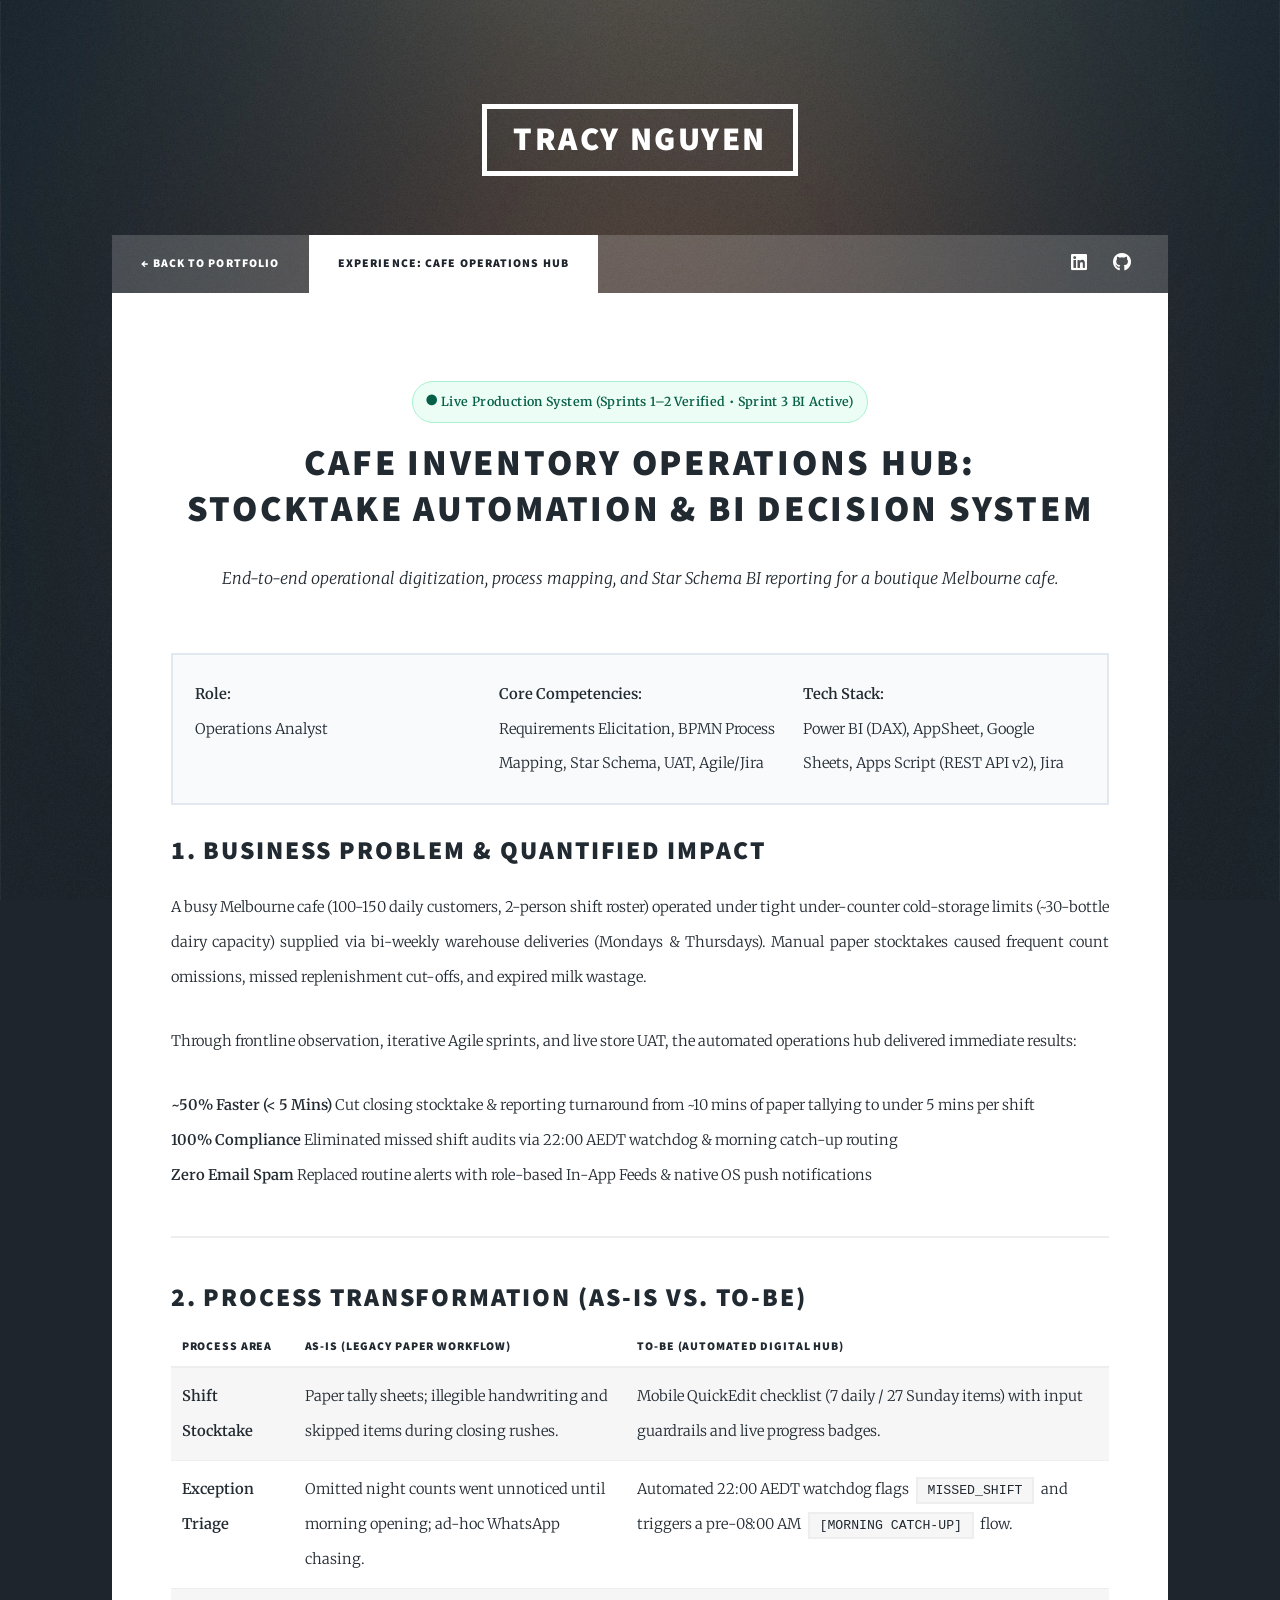
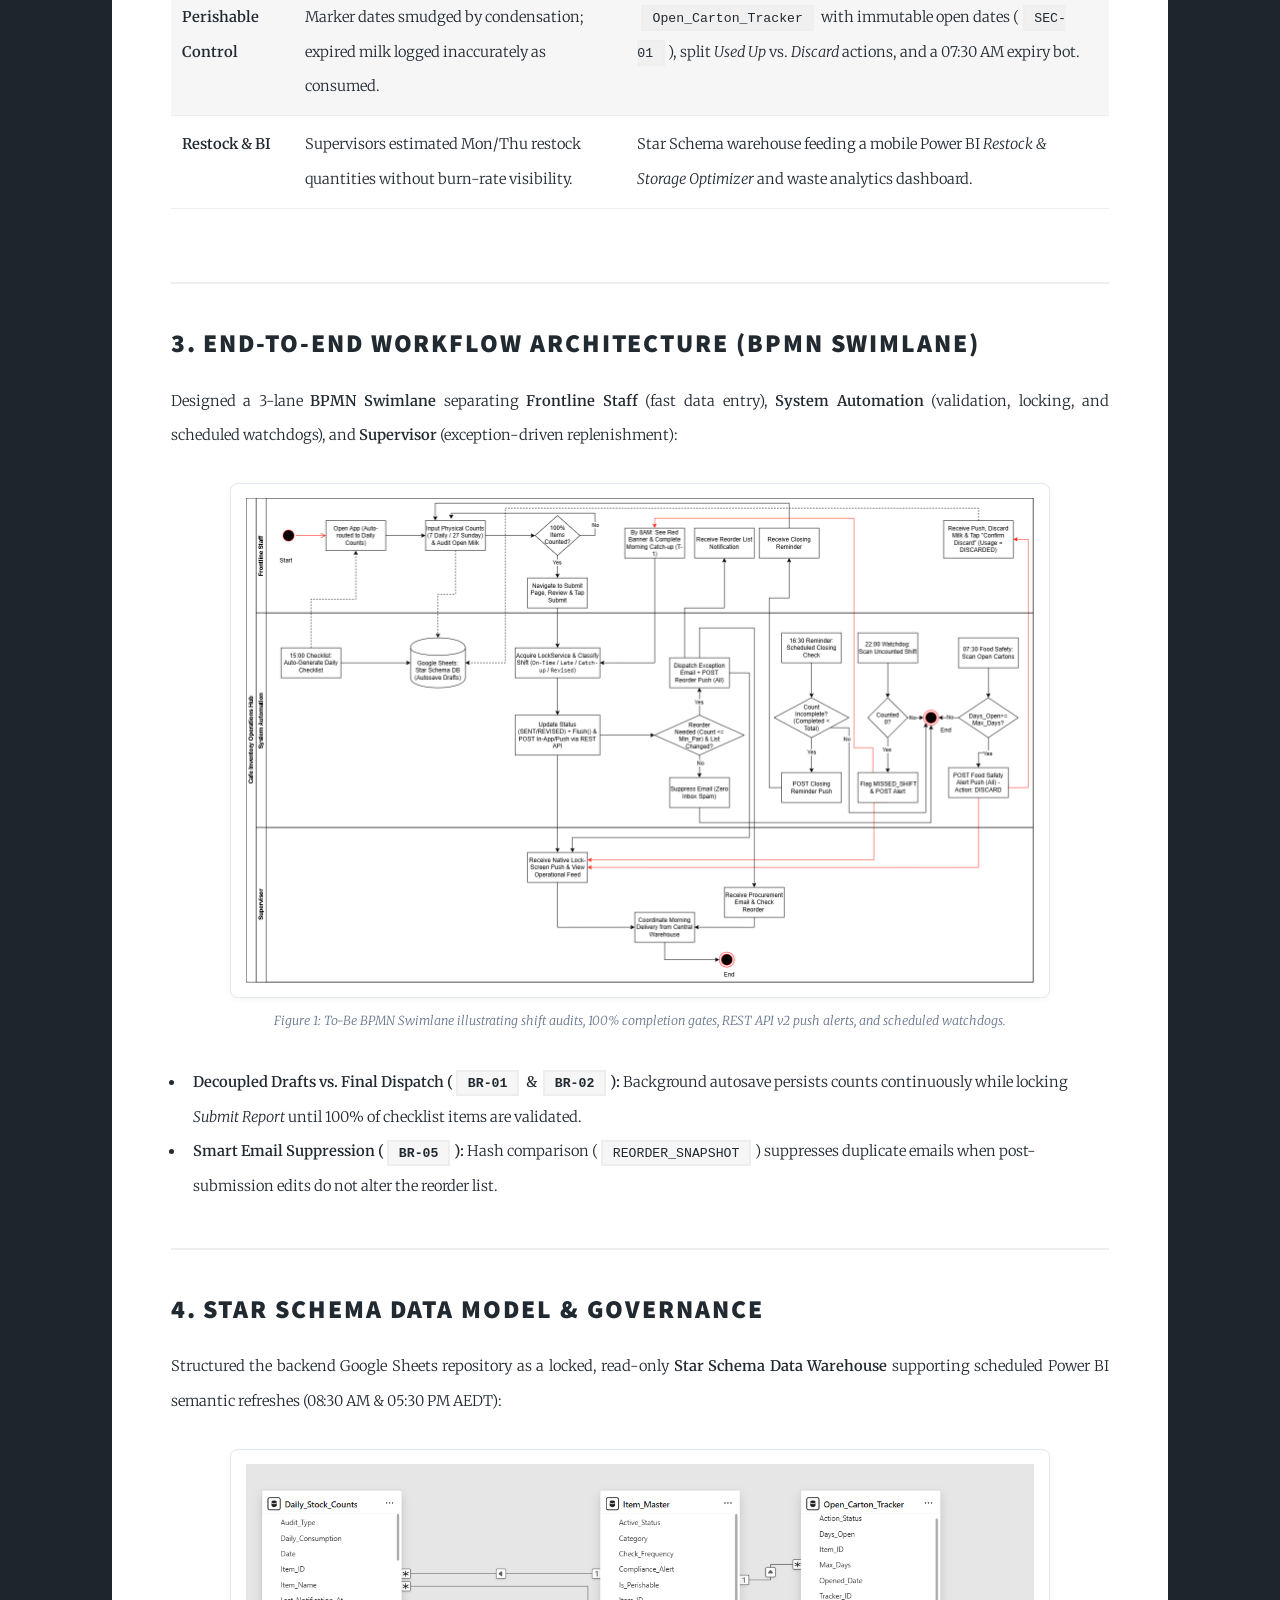
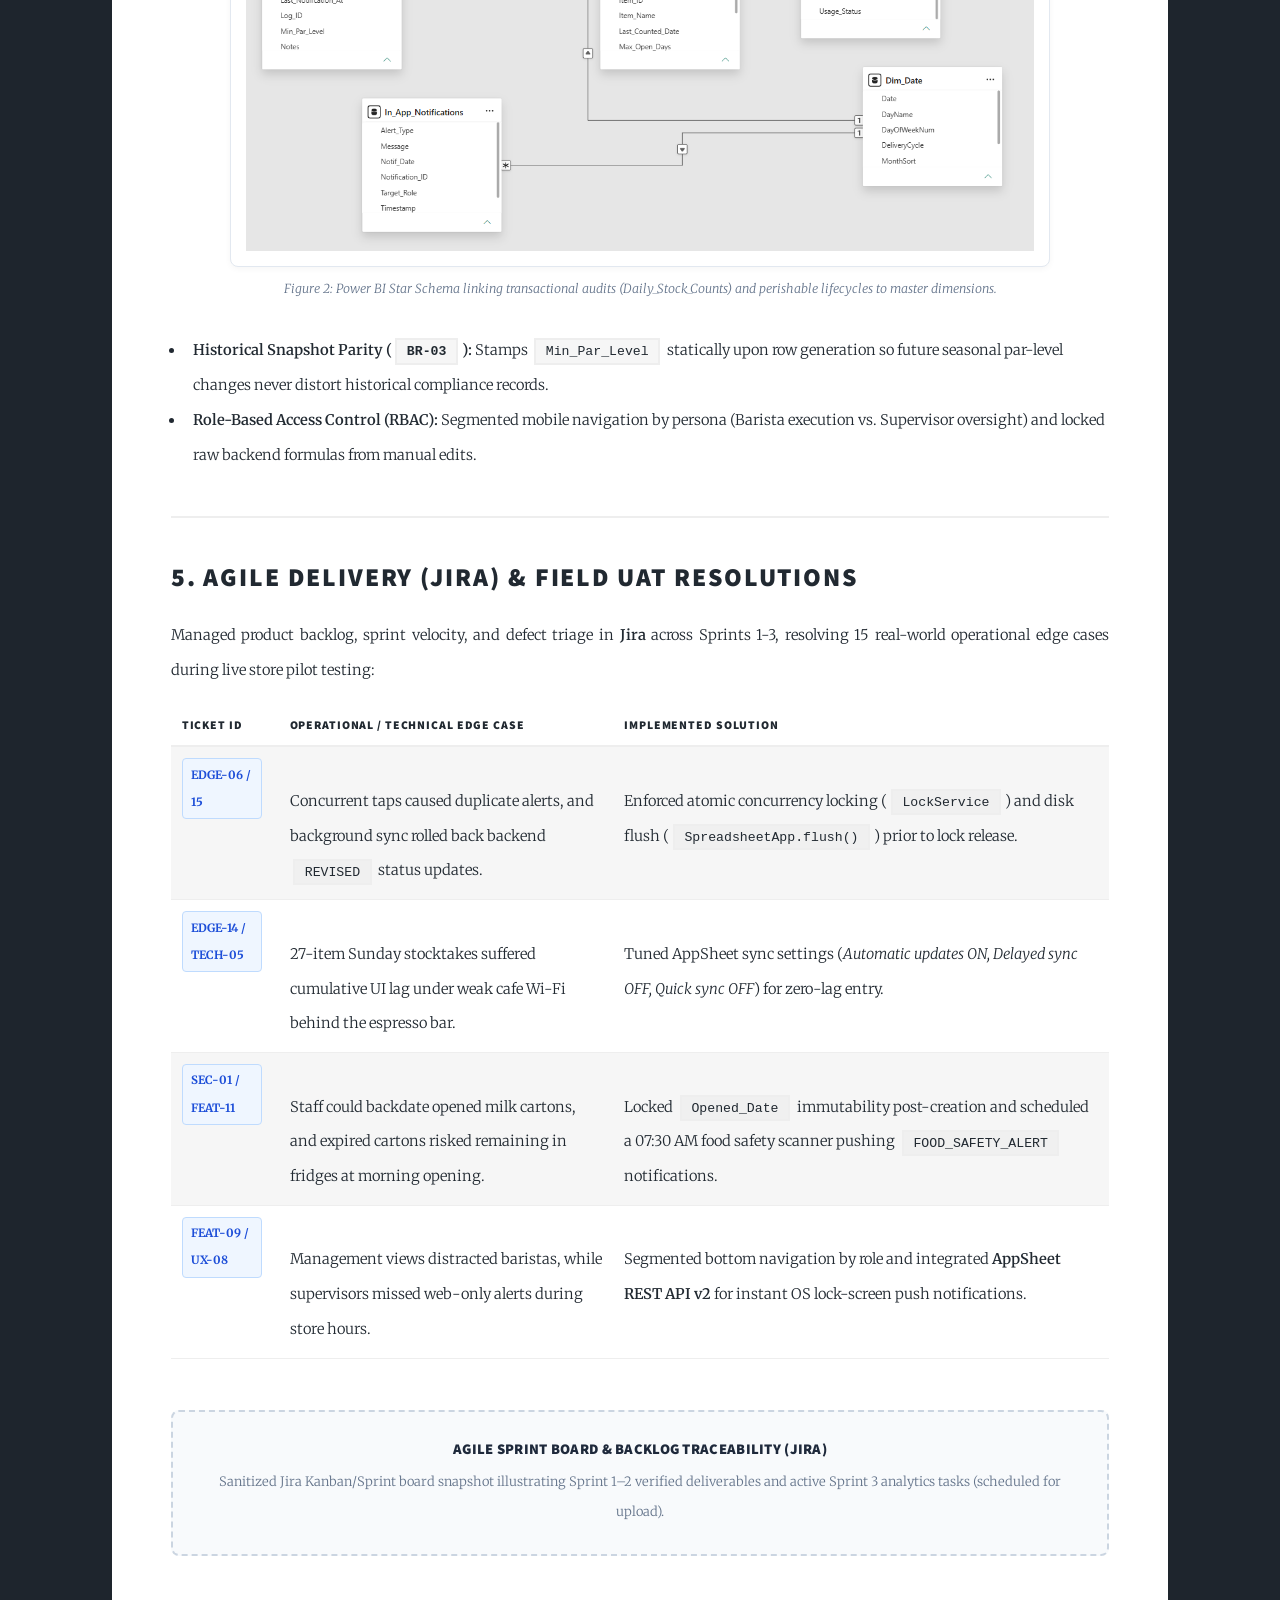
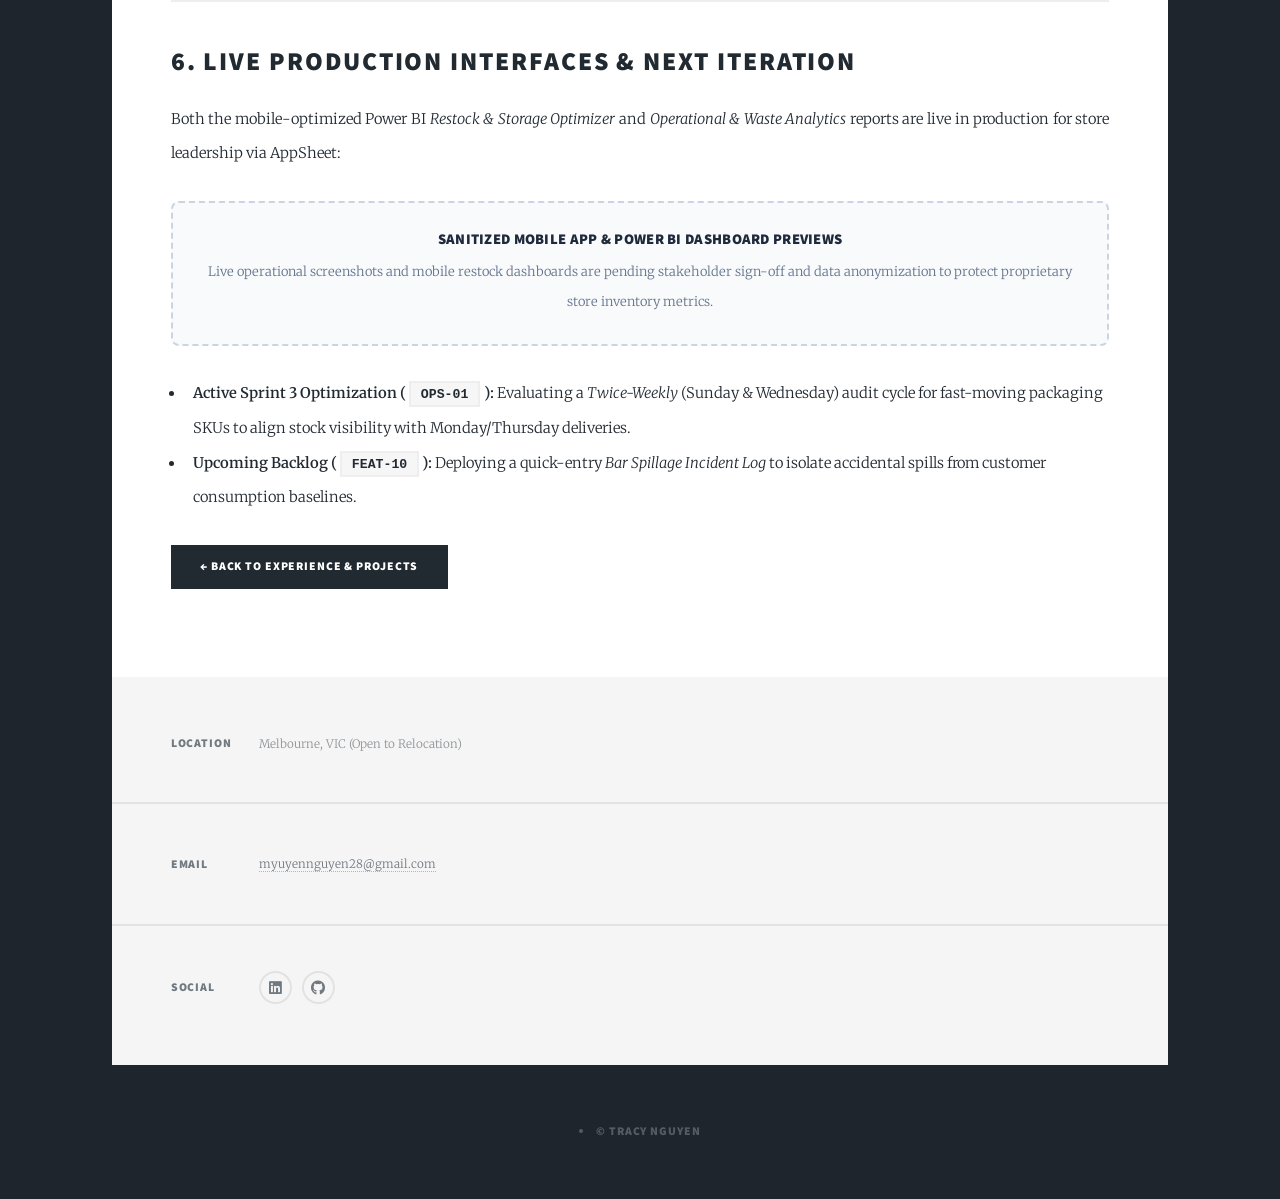
==== project-cafe-inventory.html @ dd6e82bd "Add Cafe Inventory Operations Hub applied experience & case study" ====
<!DOCTYPE HTML>

<html>
    <head>
        <title>Experience: Cafe Inventory Operations Hub | Tracy Nguyen</title>
        <meta charset="utf-8" />
        <meta name="viewport" content="width=device-width, initial-scale=1, user-scalable=no" />
        <link rel="stylesheet" href="assets/css/main.css" />
        <noscript><link rel="stylesheet" href="assets/css/noscript.css" /></noscript>

        <style>
            .status-pill {
                display: inline-block;
                background: #ecfdf5;
                color: #065f46;
                border: 1px solid #a7f3d0;
                padding: 0.35rem 0.9rem;
                border-radius: 999px;
                font-size: 0.85rem;
                font-weight: 600;
                letter-spacing: 0.03em;
                margin-bottom: 1.2rem;
            }
            .diagram-box {
                max-width: 820px;
                margin: 2rem auto 1.5rem auto;
                text-align: center;
                background: #ffffff;
                padding: 1rem;
                border: 1px solid #e2e8f0;
                border-radius: 8px;
                box-shadow: 0 2px 6px rgba(0, 0, 0, 0.04);
            }
            .diagram-box img {
                max-width: 100%;
                height: auto;
                display: block;
                margin: 0 auto;
            }
            .diagram-caption {
                text-align: center;
                font-size: 0.85rem;
                font-style: italic;
                color: #64748b;
                margin-top: -1rem;
                margin-bottom: 2rem;
            }
            .placeholder-showcase {
                background: #f8fafc;
                border: 2px dashed #cbd5e1;
                border-radius: 8px;
                padding: 1.8rem 1.5rem;
                text-align: center;
                margin: 1.5rem 0 2rem 0;
            }
            .placeholder-showcase h4 {
                color: #1e293b;
                margin-bottom: 0.4rem;
                font-size: 1rem;
                letter-spacing: 0.02em;
            }
            .placeholder-showcase p {
                color: #64748b;
                font-size: 0.88rem;
                margin-bottom: 0;
                text-align: center;
            }
            .badge-tag {
                display: inline-block;
                background: #eff6ff;
                color: #1d4ed8;
                border: 1px solid #bfdbfe;
                padding: 0.15rem 0.55rem;
                border-radius: 4px;
                font-size: 0.78rem;
                font-weight: 700;
                margin-right: 0.4rem;
            }
        </style>
    </head>
    <body class="is-preload">

        <div id="wrapper">

            <!-- Header -->
                <header id="header">
                    <a href="index.html" class="logo">Tracy Nguyen</a>
                </header>

            <!-- Nav -->
                <nav id="nav">
                    <ul class="links">
                        <li><a href="index.html">← Back to Portfolio</a></li>
                        <li class="active"><a href="project-cafe-inventory.html">Experience: Cafe Operations Hub</a></li>
                    </ul>
                    <ul class="icons">
                        <li><a href="https://www.linkedin.com/in/tracy-nguyen-it" target="_blank" class="icon brands fa-linkedin"><span class="label">LinkedIn</span></a></li>
                        <li><a href="https://github.com/tracysnowy" target="_blank" class="icon brands fa-github"><span class="label">GitHub</span></a></li>
                    </ul>
                </nav>

            <!-- Main Content Area -->
                <div id="main">

                    <!-- Post -->
                        <section class="post">
                            <header class="major">
                                <div class="status-pill">&#9679; Live Production System (Sprints 1–2 Verified &bull; Sprint 3 BI Active)</div>
                                <h1>Cafe Inventory Operations Hub:<br />
                                Stocktake Automation &amp; BI Decision System</h1>
                                <p>End-to-end operational digitization, process mapping, and Star Schema BI reporting for a boutique Melbourne cafe.</p>
                            </header>

                            <!-- Executive Metadata Bar -->
                            <div class="box" style="background: #f8fafc; border-color: #e2e8f0; margin-bottom: 2rem;">
                                <div class="row">
                                    <div class="col-4 col-12-small">
                                        <strong>Role:</strong><br />
                                        Operations Analyst
                                    </div>
                                    <div class="col-4 col-12-small">
                                        <strong>Core Competencies:</strong><br />
                                        Requirements Elicitation, BPMN Process Mapping, Star Schema, UAT, Agile/Jira
                                    </div>
                                    <div class="col-4 col-12-small">
                                        <strong>Tech Stack:</strong><br />
                                        Power BI (DAX), AppSheet, Google Sheets, Apps Script (REST API v2), Jira
                                    </div>
                                </div>
                            </div>

                            <!-- 1. Operational Context & Quantified Impact -->
                            <h2>1. Business Problem &amp; Quantified Impact</h2>
                            <p>A busy Melbourne cafe (100-150 daily customers, 2-person shift roster) operated under tight under-counter cold-storage limits (~30-bottle dairy capacity) supplied via bi-weekly warehouse deliveries (Mondays &amp; Thursdays). Manual paper stocktakes caused frequent count omissions, missed replenishment cut-offs, and expired milk wastage.</p>
                            <p>Through frontline observation, iterative Agile sprints, and live store UAT, the automated operations hub delivered immediate results:</p>

                            <!-- Visual KPI Highlights -->
                            <div class="kpi-grid">
                                <div class="kpi-card">
                                    <strong>~50% Faster (&lt; 5 Mins)</strong>
                                    <span>Cut closing stocktake &amp; reporting turnaround from ~10 mins of paper tallying to under 5 mins per shift</span>
                                </div>
                                <div class="kpi-card">
                                    <strong>100% Compliance</strong>
                                    <span>Eliminated missed shift audits via 22:00 AEDT watchdog &amp; morning catch-up routing</span>
                                </div>
                                <div class="kpi-card">
                                    <strong>Zero Email Spam</strong>
                                    <span>Replaced routine alerts with role-based In-App Feeds &amp; native OS push notifications</span>
                                </div>
                            </div>

                            <hr />

                            <!-- 2. As-Is vs To-Be Gap Analysis -->
                            <h2>2. Process Transformation (As-Is vs. To-Be)</h2>
                            <div class="table-wrapper">
                                <table>
                                    <thead>
                                        <tr>
                                            <th>Process Area</th>
                                            <th>As-Is (Legacy Paper Workflow)</th>
                                            <th>To-Be (Automated Digital Hub)</th>
                                        </tr>
                                    </thead>
                                    <tbody>
                                        <tr>
                                            <td><strong>Shift Stocktake</strong></td>
                                            <td>Paper tally sheets; illegible handwriting and skipped items during closing rushes.</td>
                                            <td>Mobile QuickEdit checklist (7 daily / 27 Sunday items) with input guardrails and live progress badges.</td>
                                        </tr>
                                        <tr>
                                            <td><strong>Exception Triage</strong></td>
                                            <td>Omitted night counts went unnoticed until morning opening; ad-hoc WhatsApp chasing.</td>
                                            <td>Automated 22:00 AEDT watchdog flags <code>MISSED_SHIFT</code> and triggers a pre-08:00 AM <code>[MORNING CATCH-UP]</code> flow.</td>
                                        </tr>
                                        <tr>
                                            <td><strong>Perishable Control</strong></td>
                                            <td>Marker dates smudged by condensation; expired milk logged inaccurately as consumed.</td>
                                            <td><code>Open_Carton_Tracker</code> with immutable open dates (<code>SEC-01</code>), split <em>Used Up</em> vs. <em>Discard</em> actions, and a 07:30 AM expiry bot.</td>
                                        </tr>
                                        <tr>
                                            <td><strong>Restock &amp; BI</strong></td>
                                            <td>Supervisors estimated Mon/Thu restock quantities without burn-rate visibility.</td>
                                            <td>Star Schema warehouse feeding a mobile Power BI <em>Restock &amp; Storage Optimizer</em> and waste analytics dashboard.</td>
                                        </tr>
                                    </tbody>
                                </table>
                            </div>

                            <hr />

                            <!-- 3. Process Modeling (BPMN Swimlane) -->
                            <h2>3. End-to-End Workflow Architecture (BPMN Swimlane)</h2>
                            <p>Designed a 3-lane <strong>BPMN Swimlane</strong> separating <strong>Frontline Staff</strong> (fast data entry), <strong>System Automation</strong> (validation, locking, and scheduled watchdogs), and <strong>Supervisor</strong> (exception-driven replenishment):</p>

                            <div class="diagram-box">
                                <img src="images/cafe-bpmn-swimlane.png" alt="Cafe Inventory Operations Hub BPMN Swimlane Diagram" />
                            </div>
                            <p class="diagram-caption">Figure 1: To-Be BPMN Swimlane illustrating shift audits, 100% completion gates, REST API v2 push alerts, and scheduled watchdogs.</p>

                            <ul>
                                <li><strong>Decoupled Drafts vs. Final Dispatch (<code>BR-01</code> &amp; <code>BR-02</code>):</strong> Background autosave persists counts continuously while locking <em>Submit Report</em> until 100% of checklist items are validated.</li>
                                <li><strong>Smart Email Suppression (<code>BR-05</code>):</strong> Hash comparison (<code>REORDER_SNAPSHOT</code>) suppresses duplicate emails when post-submission edits do not alter the reorder list.</li>
                            </ul>

                            <hr />

                            <!-- 4. Relational Data Modeling & Governance -->
                            <h2>4. Star Schema Data Model &amp; Governance</h2>
                            <p>Structured the backend Google Sheets repository as a locked, read-only <strong>Star Schema Data Warehouse</strong> supporting scheduled Power BI semantic refreshes (08:30 AM &amp; 05:30 PM AEDT):</p>

                            <div class="diagram-box">
                                <img src="images/cafe-star-schema.png" alt="Power BI Star Schema Data Model View" />
                            </div>
                            <p class="diagram-caption">Figure 2: Power BI Star Schema linking transactional audits (Daily_Stock_Counts) and perishable lifecycles to master dimensions.</p>

                            <ul>
                                <li><strong>Historical Snapshot Parity (<code>BR-03</code>):</strong> Stamps <code>Min_Par_Level</code> statically upon row generation so future seasonal par-level changes never distort historical compliance records.</li>
                                <li><strong>Role-Based Access Control (RBAC):</strong> Segmented mobile navigation by persona (Barista execution vs. Supervisor oversight) and locked raw backend formulas from manual edits.</li>
                            </ul>

                            <hr />

                            <!-- 5. Agile Delivery & UAT Edge Cases -->
                            <h2>5. Agile Delivery (Jira) &amp; Field UAT Resolutions</h2>
                            <p>Managed product backlog, sprint velocity, and defect triage in <strong>Jira</strong> across Sprints 1-3, resolving 15 real-world operational edge cases during live store pilot testing:</p>

                            <div class="table-wrapper">
                                <table>
                                    <thead>
                                        <tr>
                                            <th>Ticket ID</th>
                                            <th>Operational / Technical Edge Case</th>
                                            <th>Implemented Solution</th>
                                        </tr>
                                    </thead>
                                    <tbody>
                                        <tr>
                                            <td><span class="badge-tag">EDGE-06 / 15</span></td>
                                            <td>Concurrent taps caused duplicate alerts, and background sync rolled back backend <code>REVISED</code> status updates.</td>
                                            <td>Enforced atomic concurrency locking (<code>LockService</code>) and disk flush (<code>SpreadsheetApp.flush()</code>) prior to lock release.</td>
                                        </tr>
                                        <tr>
                                            <td><span class="badge-tag">EDGE-14 / TECH-05</span></td>
                                            <td>27-item Sunday stocktakes suffered cumulative UI lag under weak cafe Wi-Fi behind the espresso bar.</td>
                                            <td>Tuned AppSheet sync settings (<em>Automatic updates ON, Delayed sync OFF, Quick sync OFF</em>) for zero-lag entry.</td>
                                        </tr>
                                        <tr>
                                            <td><span class="badge-tag">SEC-01 / FEAT-11</span></td>
                                            <td>Staff could backdate opened milk cartons, and expired cartons risked remaining in fridges at morning opening.</td>
                                            <td>Locked <code>Opened_Date</code> immutability post-creation and scheduled a 07:30 AM food safety scanner pushing <code>FOOD_SAFETY_ALERT</code> notifications.</td>
                                        </tr>
                                        <tr>
                                            <td><span class="badge-tag">FEAT-09 / UX-08</span></td>
                                            <td>Management views distracted baristas, while supervisors missed web-only alerts during store hours.</td>
                                            <td>Segmented bottom navigation by role and integrated <strong>AppSheet REST API v2</strong> for instant OS lock-screen push notifications.</td>
                                        </tr>
                                    </tbody>
                                </table>
                            </div>

                            <!-- Placeholder for Jira Board Screenshot -->
                            <div class="placeholder-showcase">
                                <h4>Agile Sprint Board &amp; Backlog Traceability (Jira)</h4>
                                <p>Sanitized Jira Kanban/Sprint board snapshot illustrating Sprint 1–2 verified deliverables and active Sprint 3 analytics tasks (scheduled for upload).</p>
                            </div>

                            <hr />

                            <!-- 6. Live UI & Continuous Improvement -->
                            <h2>6. Live Production Interfaces &amp; Next Iteration</h2>
                            <p>Both the mobile-optimized Power BI <em>Restock &amp; Storage Optimizer</em> and <em>Operational &amp; Waste Analytics</em> reports are live in production for store leadership via AppSheet:</p>

                            <div class="placeholder-showcase">
                                <h4>Sanitized Mobile App &amp; Power BI Dashboard Previews</h4>
                                <p>Live operational screenshots and mobile restock dashboards are pending stakeholder sign-off and data anonymization to protect proprietary store inventory metrics.</p>
                            </div>

                            <ul>
                                <li><strong>Active Sprint 3 Optimization (<code>OPS-01</code>):</strong> Evaluating a <em>Twice-Weekly</em> (Sunday &amp; Wednesday) audit cycle for fast-moving packaging SKUs to align stock visibility with Monday/Thursday deliveries.</li>
                                <li><strong>Upcoming Backlog (<code>FEAT-10</code>):</strong> Deploying a quick-entry <em>Bar Spillage Incident Log</em> to isolate accidental spills from customer consumption baselines.</li>
                            </ul>

                            <ul class="actions" style="margin-top: 2rem;">
                                <li><a href="index.html#experience" class="button primary">← Back to Experience &amp; Projects</a></li>
                            </ul>

                        </section>

                </div>

            <!-- Footer -->
                <footer id="footer">
                    <section class="split contact">
                        <section class="alt">
                            <h3>Location</h3>
                            <p>Melbourne, VIC (Open to Relocation)</p>
                        </section>
                        <section>
                            <h3>Email</h3>
                            <p><a href="mailto:myuyennguyen28@gmail.com">myuyennguyen28@gmail.com</a></p>
                        </section>
                        <section>
                            <h3>Social</h3>
                            <ul class="icons alt">
                                <li><a href="https://www.linkedin.com/in/tracy-nguyen-it" target="_blank" class="icon brands alt fa-linkedin"><span class="label">LinkedIn</span></a></li>
                                <li><a href="https://github.com/tracysnowy" target="_blank" class="icon brands alt fa-github"><span class="label">GitHub</span></a></li>
                            </ul>
                        </section>
                    </section>
                </footer>

            <!-- Copyright -->
                <div id="copyright">
                    <li>&copy; Tracy Nguyen</li>
                </div>

        </div>

        <!-- Scripts -->
            <script src="assets/js/jquery.min.js"></script>
            <script src="assets/js/jquery.scrollex.min.js"></script>
            <script src="assets/js/jquery.scrolly.min.js"></script>
            <script src="assets/js/browser.min.js"></script>
            <script src="assets/js/breakpoints.min.js"></script>
            <script src="assets/js/util.js"></script>
            <script src="assets/js/main.js"></script>

    </body>
</html>
---- assets/css/main.css ----
@import url(fontawesome-all.min.css);
@import url("https://fonts.googleapis.com/css?family=Merriweather:300,700,300italic,700italic|Source+Sans+Pro:900");

/*
	Massively by HTML5 UP
	html5up.net | @ajlkn
	Free for personal and commercial use under the CCA 3.0 license (html5up.net/license)
*/

html, body, div, span, applet, object,
iframe, h1, h2, h3, h4, h5, h6, p, blockquote,
pre, a, abbr, acronym, address, big, cite,
code, del, dfn, em, img, ins, kbd, q, s, samp,
small, strike, strong, sub, sup, tt, var, b,
u, i, center, dl, dt, dd, ol, ul, li, fieldset,
form, label, legend, table, caption, tbody,
tfoot, thead, tr, th, td, article, aside,
canvas, details, embed, figure, figcaption,
footer, header, hgroup, menu, nav, output, ruby,
section, summary, time, mark, audio, video {
	margin: 0;
	padding: 0;
	border: 0;
	font-size: 100%;
	font: inherit;
	vertical-align: baseline;}

article, aside, details, figcaption, figure,
footer, header, hgroup, menu, nav, section {
	display: block;}

body {
	line-height: 1;
}

ol, ul {
	list-style: none;
}

blockquote, q {
	quotes: none;
}

	blockquote:before, blockquote:after, q:before, q:after {
		content: '';
		content: none;
	}

table {
	border-collapse: collapse;
	border-spacing: 0;
}

body {
	-webkit-text-size-adjust: none;
}

mark {
	background-color: transparent;
	color: inherit;
}

input::-moz-focus-inner {
	border: 0;
	padding: 0;
}

input, select, textarea {
	-moz-appearance: none;
	-webkit-appearance: none;
	-ms-appearance: none;
	appearance: none;
}

/* Basic */

	@-ms-viewport {
		width: device-width;
	}

	body {
		-ms-overflow-style: scrollbar;
	}

	@media screen and (max-width: 480px) {

		html, body {
			min-width: 320px;
		}

	}

	html {
		box-sizing: border-box;
	}

	*, *:before, *:after {
		box-sizing: inherit;
	}

	body {
		background-color: #1e252d;
	}

		body.is-preload *, body.is-preload *:before, body.is-preload *:after {
			-moz-animation: none !important;
			-webkit-animation: none !important;
			-ms-animation: none !important;
			animation: none !important;
			-moz-transition: none !important;
			-webkit-transition: none !important;
			-ms-transition: none !important;
			transition: none !important;
		}

/* Type */

	html {
		font-size: 16pt;
	}

		@media screen and (max-width: 1680px) {

			html {
				font-size: 12pt;
			}

		}

		@media screen and (max-width: 1280px) {

			html {
				font-size: 11pt;
			}

		}

		@media screen and (max-width: 360px) {

			html {
				font-size: 10pt;
			}

		}

	body {
		color: #212931;
	}

	body, input, select, textarea {
		font-family: "Merriweather", Georgia, serif;
		font-weight: 300;
		font-size: 1rem;
		line-height: 2.375;
	}

	a {
		-moz-transition: color 0.2s ease-in-out, background-color 0.2s ease-in-out, border-color 0.2s ease-in-out, box-shadow 0.2s ease-in-out;
		-webkit-transition: color 0.2s ease-in-out, background-color 0.2s ease-in-out, border-color 0.2s ease-in-out, box-shadow 0.2s ease-in-out;
		-ms-transition: color 0.2s ease-in-out, background-color 0.2s ease-in-out, border-color 0.2s ease-in-out, box-shadow 0.2s ease-in-out;
		transition: color 0.2s ease-in-out, background-color 0.2s ease-in-out, border-color 0.2s ease-in-out, box-shadow 0.2s ease-in-out;
		border-bottom: dotted 1px;
		text-decoration: none;
	}

		a:hover {
			border-bottom-color: transparent;
		}

	strong, b {
		font-weight: 600;
	}

	em, i {
		font-style: italic;
	}

	p {
		text-align: justify;
		margin: 0 0 2rem 0;
	}

	h1, h2, h3, h4, h5, h6 {
		font-family: "Source Sans Pro", Helvetica, sans-serif;
		font-weight: 900;
		line-height: 1.5;
		letter-spacing: 0.075em;
		text-transform: uppercase;
		margin: 0 0 1rem 0;
	}

		h1 a, h2 a, h3 a, h4 a, h5 a, h6 a {
			border-bottom: 0;
			color: inherit;
			text-decoration: none;
		}

	h1 {
		font-size: 4rem;
		line-height: 1.1;
		margin: 0 0 2rem 0;
	}

	h2 {
		font-size: 1.75rem;
		line-height: 1.3;
		margin: 0 0 1.5rem 0;
	}

	h3 {
		font-size: 1.25rem;
		margin: 0 0 1.5rem 0;
	}

	h4 {
		font-size: 1rem;
	}

	h5 {
		font-size: 0.9rem;
	}

	h6 {
		font-size: 0.8rem;
	}

	sub {
		font-size: 0.8rem;
		position: relative;
		top: 0.5rem;
	}

	sup {
		font-size: 0.8rem;
		position: relative;
		top: -0.5rem;
	}

	blockquote {
		border-left: solid 4px;
		font-style: italic;
		margin: 0 0 2rem 0;
		padding: 0.5rem 0 0.5rem 2rem;
	}

	code {
		border: solid 2px;
		font-family: "Courier New", monospace;
		font-size: 0.9rem;
		margin: 0 0.25rem;
		padding: 0.25rem 0.65rem;
	}

	pre {
		-webkit-overflow-scrolling: touch;
		font-family: "Courier New", monospace;
		font-size: 0.9rem;
		margin: 0 0 2rem 0;
	}

		pre code {
			display: block;
			line-height: 1.75;
			padding: 1rem 1.5rem;
			overflow-x: auto;
		}

	hr {
		border: 0;
		border-bottom: solid 2px;
		margin: 3rem 0;
	}

		hr.major {
			margin: 5rem 0;
		}

	.align-left {
		text-align: left;
	}

	.align-center {
		text-align: center;
	}

	.align-right {
		text-align: right;
	}

	input, select, textarea {
		color: #212931;
	}

	a {
		color: #212931;
		border-bottom-color: rgba(33, 41, 49, 0.5);
	}

		a:hover {
			border-bottom-color: transparent;
			color: #18bfef !important;
		}

	strong, b {
		color: #212931;
	}

	h1, h2, h3, h4, h5, h6 {
		color: #212931;
	}

	blockquote {
		border-left-color: #eeeeee;
	}

	code {
		background: rgba(220, 220, 220, 0.25);
		border-color: #eeeeee;
	}

	hr {
		border-bottom-color: #eeeeee;
	}

/* Row */

	.row {
		display: flex;
		flex-wrap: wrap;
		box-sizing: border-box;
		align-items: stretch;
	}

		.row > * {
			box-sizing: border-box;
		}

		.row.gtr-uniform > * > :last-child {
			margin-bottom: 0;
		}

		.row.aln-left {
			justify-content: flex-start;
		}

		.row.aln-center {
			justify-content: center;
		}

		.row.aln-right {
			justify-content: flex-end;
		}

		.row.aln-top {
			align-items: flex-start;
		}

		.row.aln-middle {
			align-items: center;
		}

		.row.aln-bottom {
			align-items: flex-end;
		}

		.row > .imp {
			order: -1;
		}

		.row > .col-1 {
			width: 8.33333%;
		}

		.row > .off-1 {
			margin-left: 8.33333%;
		}

		.row > .col-2 {
			width: 16.66667%;
		}

		.row > .off-2 {
			margin-left: 16.66667%;
		}

		.row > .col-3 {
			width: 25%;
		}

		.row > .off-3 {
			margin-left: 25%;
		}

		.row > .col-4 {
			width: 33.33333%;
		}

		.row > .off-4 {
			margin-left: 33.33333%;
		}

		.row > .col-5 {
			width: 41.66667%;
		}

		.row > .off-5 {
			margin-left: 41.66667%;
		}

		.row > .col-6 {
			width: 50%;
		}

		.row > .off-6 {
			margin-left: 50%;
		}

		.row > .col-7 {
			width: 58.33333%;
		}

		.row > .off-7 {
			margin-left: 58.33333%;
		}

		.row > .col-8 {
			width: 66.66667%;
		}

		.row > .off-8 {
			margin-left: 66.66667%;
		}

		.row > .col-9 {
			width: 75%;
		}

		.row > .off-9 {
			margin-left: 75%;
		}

		.row > .col-10 {
			width: 83.33333%;
		}

		.row > .off-10 {
			margin-left: 83.33333%;
		}

		.row > .col-11 {
			width: 91.66667%;
		}

		.row > .off-11 {
			margin-left: 91.66667%;
		}

		.row > .col-12 {
			width: 100%;
		}

		.row > .off-12 {
			margin-left: 100%;
		}

		.row.gtr-0 {
			margin-top: 0;
			margin-left: 0rem;
		}

			.row.gtr-0 > * {
				padding: 0 0 0 0rem;
			}

			.row.gtr-0.gtr-uniform {
				margin-top: 0rem;
			}

				.row.gtr-0.gtr-uniform > * {
					padding-top: 0rem;
				}

		.row.gtr-25 {
			margin-top: 0;
			margin-left: -0.375rem;
		}

			.row.gtr-25 > * {
				padding: 0 0 0 0.375rem;
			}

			.row.gtr-25.gtr-uniform {
				margin-top: -0.375rem;
			}

				.row.gtr-25.gtr-uniform > * {
					padding-top: 0.375rem;
				}

		.row.gtr-50 {
			margin-top: 0;
			margin-left: -0.75rem;
		}

			.row.gtr-50 > * {
				padding: 0 0 0 0.75rem;
			}

			.row.gtr-50.gtr-uniform {
				margin-top: -0.75rem;
			}

				.row.gtr-50.gtr-uniform > * {
					padding-top: 0.75rem;
				}

		.row {
			margin-top: 0;
			margin-left: -1.5rem;
		}

			.row > * {
				padding: 0 0 0 1.5rem;
			}

			.row.gtr-uniform {
				margin-top: -1.5rem;
			}

				.row.gtr-uniform > * {
					padding-top: 1.5rem;
				}

		.row.gtr-150 {
			margin-top: 0;
			margin-left: -2.25rem;
		}

			.row.gtr-150 > * {
				padding: 0 0 0 2.25rem;
			}

			.row.gtr-150.gtr-uniform {
				margin-top: -2.25rem;
			}

				.row.gtr-150.gtr-uniform > * {
					padding-top: 2.25rem;
				}

		.row.gtr-200 {
			margin-top: 0;
			margin-left: -3rem;
		}

			.row.gtr-200 > * {
				padding: 0 0 0 3rem;
			}

			.row.gtr-200.gtr-uniform {
				margin-top: -3rem;
			}

				.row.gtr-200.gtr-uniform > * {
					padding-top: 3rem;
				}

		@media screen and (max-width: 1680px) {

			.row {
				display: flex;
				flex-wrap: wrap;
				box-sizing: border-box;
				align-items: stretch;
			}

				.row > * {
					box-sizing: border-box;
				}

				.row.gtr-uniform > * > :last-child {
					margin-bottom: 0;
				}

				.row.aln-left {
					justify-content: flex-start;
				}

				.row.aln-center {
					justify-content: center;
				}

				.row.aln-right {
					justify-content: flex-end;
				}

				.row.aln-top {
					align-items: flex-start;
				}

				.row.aln-middle {
					align-items: center;
				}

				.row.aln-bottom {
					align-items: flex-end;
				}

				.row > .imp-xlarge {
					order: -1;
				}

				.row > .col-1-xlarge {
					width: 8.33333%;
				}

				.row > .off-1-xlarge {
					margin-left: 8.33333%;
				}

				.row > .col-2-xlarge {
					width: 16.66667%;
				}

				.row > .off-2-xlarge {
					margin-left: 16.66667%;
				}

				.row > .col-3-xlarge {
					width: 25%;
				}

				.row > .off-3-xlarge {
					margin-left: 25%;
				}

				.row > .col-4-xlarge {
					width: 33.33333%;
				}

				.row > .off-4-xlarge {
					margin-left: 33.33333%;
				}

				.row > .col-5-xlarge {
					width: 41.66667%;
				}

				.row > .off-5-xlarge {
					margin-left: 41.66667%;
				}

				.row > .col-6-xlarge {
					width: 50%;
				}

				.row > .off-6-xlarge {
					margin-left: 50%;
				}

				.row > .col-7-xlarge {
					width: 58.33333%;
				}

				.row > .off-7-xlarge {
					margin-left: 58.33333%;
				}

				.row > .col-8-xlarge {
					width: 66.66667%;
				}

				.row > .off-8-xlarge {
					margin-left: 66.66667%;
				}

				.row > .col-9-xlarge {
					width: 75%;
				}

				.row > .off-9-xlarge {
					margin-left: 75%;
				}

				.row > .col-10-xlarge {
					width: 83.33333%;
				}

				.row > .off-10-xlarge {
					margin-left: 83.33333%;
				}

				.row > .col-11-xlarge {
					width: 91.66667%;
				}

				.row > .off-11-xlarge {
					margin-left: 91.66667%;
				}

				.row > .col-12-xlarge {
					width: 100%;
				}

				.row > .off-12-xlarge {
					margin-left: 100%;
				}

				.row.gtr-0 {
					margin-top: 0;
					margin-left: 0rem;
				}

					.row.gtr-0 > * {
						padding: 0 0 0 0rem;
					}

					.row.gtr-0.gtr-uniform {
						margin-top: 0rem;
					}

						.row.gtr-0.gtr-uniform > * {
							padding-top: 0rem;
						}

				.row.gtr-25 {
					margin-top: 0;
					margin-left: -0.375rem;
				}

					.row.gtr-25 > * {
						padding: 0 0 0 0.375rem;
					}

					.row.gtr-25.gtr-uniform {
						margin-top: -0.375rem;
					}

						.row.gtr-25.gtr-uniform > * {
							padding-top: 0.375rem;
						}

				.row.gtr-50 {
					margin-top: 0;
					margin-left: -0.75rem;
				}

					.row.gtr-50 > * {
						padding: 0 0 0 0.75rem;
					}

					.row.gtr-50.gtr-uniform {
						margin-top: -0.75rem;
					}

						.row.gtr-50.gtr-uniform > * {
							padding-top: 0.75rem;
						}

				.row {
					margin-top: 0;
					margin-left: -1.5rem;
				}

					.row > * {
						padding: 0 0 0 1.5rem;
					}

					.row.gtr-uniform {
						margin-top: -1.5rem;
					}

						.row.gtr-uniform > * {
							padding-top: 1.5rem;
						}

				.row.gtr-150 {
					margin-top: 0;
					margin-left: -2.25rem;
				}

					.row.gtr-150 > * {
						padding: 0 0 0 2.25rem;
					}

					.row.gtr-150.gtr-uniform {
						margin-top: -2.25rem;
					}

						.row.gtr-150.gtr-uniform > * {
							padding-top: 2.25rem;
						}

				.row.gtr-200 {
					margin-top: 0;
					margin-left: -3rem;
				}

					.row.gtr-200 > * {
						padding: 0 0 0 3rem;
					}

					.row.gtr-200.gtr-uniform {
						margin-top: -3rem;
					}

						.row.gtr-200.gtr-uniform > * {
							padding-top: 3rem;
						}

		}

		@media screen and (max-width: 1280px) {

			.row {
				display: flex;
				flex-wrap: wrap;
				box-sizing: border-box;
				align-items: stretch;
			}

				.row > * {
					box-sizing: border-box;
				}

				.row.gtr-uniform > * > :last-child {
					margin-bottom: 0;
				}

				.row.aln-left {
					justify-content: flex-start;
				}

				.row.aln-center {
					justify-content: center;
				}

				.row.aln-right {
					justify-content: flex-end;
				}

				.row.aln-top {
					align-items: flex-start;
				}

				.row.aln-middle {
					align-items: center;
				}

				.row.aln-bottom {
					align-items: flex-end;
				}

				.row > .imp-large {
					order: -1;
				}

				.row > .col-1-large {
					width: 8.33333%;
				}

				.row > .off-1-large {
					margin-left: 8.33333%;
				}

				.row > .col-2-large {
					width: 16.66667%;
				}

				.row > .off-2-large {
					margin-left: 16.66667%;
				}

				.row > .col-3-large {
					width: 25%;
				}

				.row > .off-3-large {
					margin-left: 25%;
				}

				.row > .col-4-large {
					width: 33.33333%;
				}

				.row > .off-4-large {
					margin-left: 33.33333%;
				}

				.row > .col-5-large {
					width: 41.66667%;
				}

				.row > .off-5-large {
					margin-left: 41.66667%;
				}

				.row > .col-6-large {
					width: 50%;
				}

				.row > .off-6-large {
					margin-left: 50%;
				}

				.row > .col-7-large {
					width: 58.33333%;
				}

				.row > .off-7-large {
					margin-left: 58.33333%;
				}

				.row > .col-8-large {
					width: 66.66667%;
				}

				.row > .off-8-large {
					margin-left: 66.66667%;
				}

				.row > .col-9-large {
					width: 75%;
				}

				.row > .off-9-large {
					margin-left: 75%;
				}

				.row > .col-10-large {
					width: 83.33333%;
				}

				.row > .off-10-large {
					margin-left: 83.33333%;
				}

				.row > .col-11-large {
					width: 91.66667%;
				}

				.row > .off-11-large {
					margin-left: 91.66667%;
				}

				.row > .col-12-large {
					width: 100%;
				}

				.row > .off-12-large {
					margin-left: 100%;
				}

				.row.gtr-0 {
					margin-top: 0;
					margin-left: 0rem;
				}

					.row.gtr-0 > * {
						padding: 0 0 0 0rem;
					}

					.row.gtr-0.gtr-uniform {
						margin-top: 0rem;
					}

						.row.gtr-0.gtr-uniform > * {
							padding-top: 0rem;
						}

				.row.gtr-25 {
					margin-top: 0;
					margin-left: -0.375rem;
				}

					.row.gtr-25 > * {
						padding: 0 0 0 0.375rem;
					}

					.row.gtr-25.gtr-uniform {
						margin-top: -0.375rem;
					}

						.row.gtr-25.gtr-uniform > * {
							padding-top: 0.375rem;
						}

				.row.gtr-50 {
					margin-top: 0;
					margin-left: -0.75rem;
				}

					.row.gtr-50 > * {
						padding: 0 0 0 0.75rem;
					}

					.row.gtr-50.gtr-uniform {
						margin-top: -0.75rem;
					}

						.row.gtr-50.gtr-uniform > * {
							padding-top: 0.75rem;
						}

				.row {
					margin-top: 0;
					margin-left: -1.5rem;
				}

					.row > * {
						padding: 0 0 0 1.5rem;
					}

					.row.gtr-uniform {
						margin-top: -1.5rem;
					}

						.row.gtr-uniform > * {
							padding-top: 1.5rem;
						}

				.row.gtr-150 {
					margin-top: 0;
					margin-left: -2.25rem;
				}

					.row.gtr-150 > * {
						padding: 0 0 0 2.25rem;
					}

					.row.gtr-150.gtr-uniform {
						margin-top: -2.25rem;
					}

						.row.gtr-150.gtr-uniform > * {
							padding-top: 2.25rem;
						}

				.row.gtr-200 {
					margin-top: 0;
					margin-left: -3rem;
				}

					.row.gtr-200 > * {
						padding: 0 0 0 3rem;
					}

					.row.gtr-200.gtr-uniform {
						margin-top: -3rem;
					}

						.row.gtr-200.gtr-uniform > * {
							padding-top: 3rem;
						}

		}

		@media screen and (max-width: 980px) {

			.row {
				display: flex;
				flex-wrap: wrap;
				box-sizing: border-box;
				align-items: stretch;
			}

				.row > * {
					box-sizing: border-box;
				}

				.row.gtr-uniform > * > :last-child {
					margin-bottom: 0;
				}

				.row.aln-left {
					justify-content: flex-start;
				}

				.row.aln-center {
					justify-content: center;
				}

				.row.aln-right {
					justify-content: flex-end;
				}

				.row.aln-top {
					align-items: flex-start;
				}

				.row.aln-middle {
					align-items: center;
				}

				.row.aln-bottom {
					align-items: flex-end;
				}

				.row > .imp-medium {
					order: -1;
				}

				.row > .col-1-medium {
					width: 8.33333%;
				}

				.row > .off-1-medium {
					margin-left: 8.33333%;
				}

				.row > .col-2-medium {
					width: 16.66667%;
				}

				.row > .off-2-medium {
					margin-left: 16.66667%;
				}

				.row > .col-3-medium {
					width: 25%;
				}

				.row > .off-3-medium {
					margin-left: 25%;
				}

				.row > .col-4-medium {
					width: 33.33333%;
				}

				.row > .off-4-medium {
					margin-left: 33.33333%;
				}

				.row > .col-5-medium {
					width: 41.66667%;
				}

				.row > .off-5-medium {
					margin-left: 41.66667%;
				}

				.row > .col-6-medium {
					width: 50%;
				}

				.row > .off-6-medium {
					margin-left: 50%;
				}

				.row > .col-7-medium {
					width: 58.33333%;
				}

				.row > .off-7-medium {
					margin-left: 58.33333%;
				}

				.row > .col-8-medium {
					width: 66.66667%;
				}

				.row > .off-8-medium {
					margin-left: 66.66667%;
				}

				.row > .col-9-medium {
					width: 75%;
				}

				.row > .off-9-medium {
					margin-left: 75%;
				}

				.row > .col-10-medium {
					width: 83.33333%;
				}

				.row > .off-10-medium {
					margin-left: 83.33333%;
				}

				.row > .col-11-medium {
					width: 91.66667%;
				}

				.row > .off-11-medium {
					margin-left: 91.66667%;
				}

				.row > .col-12-medium {
					width: 100%;
				}

				.row > .off-12-medium {
					margin-left: 100%;
				}

				.row.gtr-0 {
					margin-top: 0;
					margin-left: 0rem;
				}

					.row.gtr-0 > * {
						padding: 0 0 0 0rem;
					}

					.row.gtr-0.gtr-uniform {
						margin-top: 0rem;
					}

						.row.gtr-0.gtr-uniform > * {
							padding-top: 0rem;
						}

				.row.gtr-25 {
					margin-top: 0;
					margin-left: -0.375rem;
				}

					.row.gtr-25 > * {
						padding: 0 0 0 0.375rem;
					}

					.row.gtr-25.gtr-uniform {
						margin-top: -0.375rem;
					}

						.row.gtr-25.gtr-uniform > * {
							padding-top: 0.375rem;
						}

				.row.gtr-50 {
					margin-top: 0;
					margin-left: -0.75rem;
				}

					.row.gtr-50 > * {
						padding: 0 0 0 0.75rem;
					}

					.row.gtr-50.gtr-uniform {
						margin-top: -0.75rem;
					}

						.row.gtr-50.gtr-uniform > * {
							padding-top: 0.75rem;
						}

				.row {
					margin-top: 0;
					margin-left: -1.5rem;
				}

					.row > * {
						padding: 0 0 0 1.5rem;
					}

					.row.gtr-uniform {
						margin-top: -1.5rem;
					}

						.row.gtr-uniform > * {
							padding-top: 1.5rem;
						}

				.row.gtr-150 {
					margin-top: 0;
					margin-left: -2.25rem;
				}

					.row.gtr-150 > * {
						padding: 0 0 0 2.25rem;
					}

					.row.gtr-150.gtr-uniform {
						margin-top: -2.25rem;
					}

						.row.gtr-150.gtr-uniform > * {
							padding-top: 2.25rem;
						}

				.row.gtr-200 {
					margin-top: 0;
					margin-left: -3rem;
				}

					.row.gtr-200 > * {
						padding: 0 0 0 3rem;
					}

					.row.gtr-200.gtr-uniform {
						margin-top: -3rem;
					}

						.row.gtr-200.gtr-uniform > * {
							padding-top: 3rem;
						}

		}

		@media screen and (max-width: 736px) {

			.row {
				display: flex;
				flex-wrap: wrap;
				box-sizing: border-box;
				align-items: stretch;
			}

				.row > * {
					box-sizing: border-box;
				}

				.row.gtr-uniform > * > :last-child {
					margin-bottom: 0;
				}

				.row.aln-left {
					justify-content: flex-start;
				}

				.row.aln-center {
					justify-content: center;
				}

				.row.aln-right {
					justify-content: flex-end;
				}

				.row.aln-top {
					align-items: flex-start;
				}

				.row.aln-middle {
					align-items: center;
				}

				.row.aln-bottom {
					align-items: flex-end;
				}

				.row > .imp-small {
					order: -1;
				}

				.row > .col-1-small {
					width: 8.33333%;
				}

				.row > .off-1-small {
					margin-left: 8.33333%;
				}

				.row > .col-2-small {
					width: 16.66667%;
				}

				.row > .off-2-small {
					margin-left: 16.66667%;
				}

				.row > .col-3-small {
					width: 25%;
				}

				.row > .off-3-small {
					margin-left: 25%;
				}

				.row > .col-4-small {
					width: 33.33333%;
				}

				.row > .off-4-small {
					margin-left: 33.33333%;
				}

				.row > .col-5-small {
					width: 41.66667%;
				}

				.row > .off-5-small {
					margin-left: 41.66667%;
				}

				.row > .col-6-small {
					width: 50%;
				}

				.row > .off-6-small {
					margin-left: 50%;
				}

				.row > .col-7-small {
					width: 58.33333%;
				}

				.row > .off-7-small {
					margin-left: 58.33333%;
				}

				.row > .col-8-small {
					width: 66.66667%;
				}

				.row > .off-8-small {
					margin-left: 66.66667%;
				}

				.row > .col-9-small {
					width: 75%;
				}

				.row > .off-9-small {
					margin-left: 75%;
				}

				.row > .col-10-small {
					width: 83.33333%;
				}

				.row > .off-10-small {
					margin-left: 83.33333%;
				}

				.row > .col-11-small {
					width: 91.66667%;
				}

				.row > .off-11-small {
					margin-left: 91.66667%;
				}

				.row > .col-12-small {
					width: 100%;
				}

				.row > .off-12-small {
					margin-left: 100%;
				}

				.row.gtr-0 {
					margin-top: 0;
					margin-left: 0rem;
				}

					.row.gtr-0 > * {
						padding: 0 0 0 0rem;
					}

					.row.gtr-0.gtr-uniform {
						margin-top: 0rem;
					}

						.row.gtr-0.gtr-uniform > * {
							padding-top: 0rem;
						}

				.row.gtr-25 {
					margin-top: 0;
					margin-left: -0.375rem;
				}

					.row.gtr-25 > * {
						padding: 0 0 0 0.375rem;
					}

					.row.gtr-25.gtr-uniform {
						margin-top: -0.375rem;
					}

						.row.gtr-25.gtr-uniform > * {
							padding-top: 0.375rem;
						}

				.row.gtr-50 {
					margin-top: 0;
					margin-left: -0.75rem;
				}

					.row.gtr-50 > * {
						padding: 0 0 0 0.75rem;
					}

					.row.gtr-50.gtr-uniform {
						margin-top: -0.75rem;
					}

						.row.gtr-50.gtr-uniform > * {
							padding-top: 0.75rem;
						}

				.row {
					margin-top: 0;
					margin-left: -1.5rem;
				}

					.row > * {
						padding: 0 0 0 1.5rem;
					}

					.row.gtr-uniform {
						margin-top: -1.5rem;
					}

						.row.gtr-uniform > * {
							padding-top: 1.5rem;
						}

				.row.gtr-150 {
					margin-top: 0;
					margin-left: -2.25rem;
				}

					.row.gtr-150 > * {
						padding: 0 0 0 2.25rem;
					}

					.row.gtr-150.gtr-uniform {
						margin-top: -2.25rem;
					}

						.row.gtr-150.gtr-uniform > * {
							padding-top: 2.25rem;
						}

				.row.gtr-200 {
					margin-top: 0;
					margin-left: -3rem;
				}

					.row.gtr-200 > * {
						padding: 0 0 0 3rem;
					}

					.row.gtr-200.gtr-uniform {
						margin-top: -3rem;
					}

						.row.gtr-200.gtr-uniform > * {
							padding-top: 3rem;
						}

		}

		@media screen and (max-width: 480px) {

			.row {
				display: flex;
				flex-wrap: wrap;
				box-sizing: border-box;
				align-items: stretch;
			}

				.row > * {
					box-sizing: border-box;
				}

				.row.gtr-uniform > * > :last-child {
					margin-bottom: 0;
				}

				.row.aln-left {
					justify-content: flex-start;
				}

				.row.aln-center {
					justify-content: center;
				}

				.row.aln-right {
					justify-content: flex-end;
				}

				.row.aln-top {
					align-items: flex-start;
				}

				.row.aln-middle {
					align-items: center;
				}

				.row.aln-bottom {
					align-items: flex-end;
				}

				.row > .imp-xsmall {
					order: -1;
				}

				.row > .col-1-xsmall {
					width: 8.33333%;
				}

				.row > .off-1-xsmall {
					margin-left: 8.33333%;
				}

				.row > .col-2-xsmall {
					width: 16.66667%;
				}

				.row > .off-2-xsmall {
					margin-left: 16.66667%;
				}

				.row > .col-3-xsmall {
					width: 25%;
				}

				.row > .off-3-xsmall {
					margin-left: 25%;
				}

				.row > .col-4-xsmall {
					width: 33.33333%;
				}

				.row > .off-4-xsmall {
					margin-left: 33.33333%;
				}

				.row > .col-5-xsmall {
					width: 41.66667%;
				}

				.row > .off-5-xsmall {
					margin-left: 41.66667%;
				}

				.row > .col-6-xsmall {
					width: 50%;
				}

				.row > .off-6-xsmall {
					margin-left: 50%;
				}

				.row > .col-7-xsmall {
					width: 58.33333%;
				}

				.row > .off-7-xsmall {
					margin-left: 58.33333%;
				}

				.row > .col-8-xsmall {
					width: 66.66667%;
				}

				.row > .off-8-xsmall {
					margin-left: 66.66667%;
				}

				.row > .col-9-xsmall {
					width: 75%;
				}

				.row > .off-9-xsmall {
					margin-left: 75%;
				}

				.row > .col-10-xsmall {
					width: 83.33333%;
				}

				.row > .off-10-xsmall {
					margin-left: 83.33333%;
				}

				.row > .col-11-xsmall {
					width: 91.66667%;
				}

				.row > .off-11-xsmall {
					margin-left: 91.66667%;
				}

				.row > .col-12-xsmall {
					width: 100%;
				}

				.row > .off-12-xsmall {
					margin-left: 100%;
				}

				.row.gtr-0 {
					margin-top: 0;
					margin-left: 0rem;
				}

					.row.gtr-0 > * {
						padding: 0 0 0 0rem;
					}

					.row.gtr-0.gtr-uniform {
						margin-top: 0rem;
					}

						.row.gtr-0.gtr-uniform > * {
							padding-top: 0rem;
						}

				.row.gtr-25 {
					margin-top: 0;
					margin-left: -0.375rem;
				}

					.row.gtr-25 > * {
						padding: 0 0 0 0.375rem;
					}

					.row.gtr-25.gtr-uniform {
						margin-top: -0.375rem;
					}

						.row.gtr-25.gtr-uniform > * {
							padding-top: 0.375rem;
						}

				.row.gtr-50 {
					margin-top: 0;
					margin-left: -0.75rem;
				}

					.row.gtr-50 > * {
						padding: 0 0 0 0.75rem;
					}

					.row.gtr-50.gtr-uniform {
						margin-top: -0.75rem;
					}

						.row.gtr-50.gtr-uniform > * {
							padding-top: 0.75rem;
						}

				.row {
					margin-top: 0;
					margin-left: -1.5rem;
				}

					.row > * {
						padding: 0 0 0 1.5rem;
					}

					.row.gtr-uniform {
						margin-top: -1.5rem;
					}

						.row.gtr-uniform > * {
							padding-top: 1.5rem;
						}

				.row.gtr-150 {
					margin-top: 0;
					margin-left: -2.25rem;
				}

					.row.gtr-150 > * {
						padding: 0 0 0 2.25rem;
					}

					.row.gtr-150.gtr-uniform {
						margin-top: -2.25rem;
					}

						.row.gtr-150.gtr-uniform > * {
							padding-top: 2.25rem;
						}

				.row.gtr-200 {
					margin-top: 0;
					margin-left: -3rem;
				}

					.row.gtr-200 > * {
						padding: 0 0 0 3rem;
					}

					.row.gtr-200.gtr-uniform {
						margin-top: -3rem;
					}

						.row.gtr-200.gtr-uniform > * {
							padding-top: 3rem;
						}

		}

		@media screen and (max-width: 360px) {

			.row {
				display: flex;
				flex-wrap: wrap;
				box-sizing: border-box;
				align-items: stretch;
			}

				.row > * {
					box-sizing: border-box;
				}

				.row.gtr-uniform > * > :last-child {
					margin-bottom: 0;
				}

				.row.aln-left {
					justify-content: flex-start;
				}

				.row.aln-center {
					justify-content: center;
				}

				.row.aln-right {
					justify-content: flex-end;
				}

				.row.aln-top {
					align-items: flex-start;
				}

				.row.aln-middle {
					align-items: center;
				}

				.row.aln-bottom {
					align-items: flex-end;
				}

				.row > .imp-xxsmall {
					order: -1;
				}

				.row > .col-1-xxsmall {
					width: 8.33333%;
				}

				.row > .off-1-xxsmall {
					margin-left: 8.33333%;
				}

				.row > .col-2-xxsmall {
					width: 16.66667%;
				}

				.row > .off-2-xxsmall {
					margin-left: 16.66667%;
				}

				.row > .col-3-xxsmall {
					width: 25%;
				}

				.row > .off-3-xxsmall {
					margin-left: 25%;
				}

				.row > .col-4-xxsmall {
					width: 33.33333%;
				}

				.row > .off-4-xxsmall {
					margin-left: 33.33333%;
				}

				.row > .col-5-xxsmall {
					width: 41.66667%;
				}

				.row > .off-5-xxsmall {
					margin-left: 41.66667%;
				}

				.row > .col-6-xxsmall {
					width: 50%;
				}

				.row > .off-6-xxsmall {
					margin-left: 50%;
				}

				.row > .col-7-xxsmall {
					width: 58.33333%;
				}

				.row > .off-7-xxsmall {
					margin-left: 58.33333%;
				}

				.row > .col-8-xxsmall {
					width: 66.66667%;
				}

				.row > .off-8-xxsmall {
					margin-left: 66.66667%;
				}

				.row > .col-9-xxsmall {
					width: 75%;
				}

				.row > .off-9-xxsmall {
					margin-left: 75%;
				}

				.row > .col-10-xxsmall {
					width: 83.33333%;
				}

				.row > .off-10-xxsmall {
					margin-left: 83.33333%;
				}

				.row > .col-11-xxsmall {
					width: 91.66667%;
				}

				.row > .off-11-xxsmall {
					margin-left: 91.66667%;
				}

				.row > .col-12-xxsmall {
					width: 100%;
				}

				.row > .off-12-xxsmall {
					margin-left: 100%;
				}

				.row.gtr-0 {
					margin-top: 0;
					margin-left: 0rem;
				}

					.row.gtr-0 > * {
						padding: 0 0 0 0rem;
					}

					.row.gtr-0.gtr-uniform {
						margin-top: 0rem;
					}

						.row.gtr-0.gtr-uniform > * {
							padding-top: 0rem;
						}

				.row.gtr-25 {
					margin-top: 0;
					margin-left: -0.375rem;
				}

					.row.gtr-25 > * {
						padding: 0 0 0 0.375rem;
					}

					.row.gtr-25.gtr-uniform {
						margin-top: -0.375rem;
					}

						.row.gtr-25.gtr-uniform > * {
							padding-top: 0.375rem;
						}

				.row.gtr-50 {
					margin-top: 0;
					margin-left: -0.75rem;
				}

					.row.gtr-50 > * {
						padding: 0 0 0 0.75rem;
					}

					.row.gtr-50.gtr-uniform {
						margin-top: -0.75rem;
					}

						.row.gtr-50.gtr-uniform > * {
							padding-top: 0.75rem;
						}

				.row {
					margin-top: 0;
					margin-left: -1.5rem;
				}

					.row > * {
						padding: 0 0 0 1.5rem;
					}

					.row.gtr-uniform {
						margin-top: -1.5rem;
					}

						.row.gtr-uniform > * {
							padding-top: 1.5rem;
						}

				.row.gtr-150 {
					margin-top: 0;
					margin-left: -2.25rem;
				}

					.row.gtr-150 > * {
						padding: 0 0 0 2.25rem;
					}

					.row.gtr-150.gtr-uniform {
						margin-top: -2.25rem;
					}

						.row.gtr-150.gtr-uniform > * {
							padding-top: 2.25rem;
						}

				.row.gtr-200 {
					margin-top: 0;
					margin-left: -3rem;
				}

					.row.gtr-200 > * {
						padding: 0 0 0 3rem;
					}

					.row.gtr-200.gtr-uniform {
						margin-top: -3rem;
					}

						.row.gtr-200.gtr-uniform > * {
							padding-top: 3rem;
						}

		}

/* Box */

	.box {
		border: solid 2px;
		margin-bottom: 2rem;
		padding: 1.5rem;
	}

		.box > :last-child,
		.box > :last-child > :last-child,
		.box > :last-child > :last-child > :last-child {
			margin-bottom: 0;
		}

		.box.alt {
			border: 0;
			border-radius: 0;
			padding: 0;
		}

	.box {
		border-color: #eeeeee;
	}

/* Button */

	input[type="submit"],
	input[type="reset"],
	input[type="button"],
	button,
	.button {
		-moz-appearance: none;
		-webkit-appearance: none;
		-ms-appearance: none;
		appearance: none;
		-moz-transition: background-color 0.2s ease-in-out, box-shadow 0.2s ease-in-out, color 0.2s ease-in-out;
		-webkit-transition: background-color 0.2s ease-in-out, box-shadow 0.2s ease-in-out, color 0.2s ease-in-out;
		-ms-transition: background-color 0.2s ease-in-out, box-shadow 0.2s ease-in-out, color 0.2s ease-in-out;
		transition: background-color 0.2s ease-in-out, box-shadow 0.2s ease-in-out, color 0.2s ease-in-out;
		border: 0;
		border-radius: 0;
		cursor: pointer;
		display: inline-block;
		font-family: "Source Sans Pro", Helvetica, sans-serif;
		font-size: 0.8rem;
		font-weight: 900;
		letter-spacing: 0.075em;
		height: 3rem;
		line-height: 3rem;
		padding: 0 2rem;
		text-align: center;
		text-decoration: none;
		text-transform: uppercase;
		white-space: nowrap;
	}

		input[type="submit"].icon:before,
		input[type="reset"].icon:before,
		input[type="button"].icon:before,
		button.icon:before,
		.button.icon:before {
			margin-right: 0.5rem;
		}

		input[type="submit"].icon.solo,
		input[type="reset"].icon.solo,
		input[type="button"].icon.solo,
		button.icon.solo,
		.button.icon.solo {
			position: relative;
			width: 4rem;
			height: 4rem;
			line-height: 4rem;
			border-radius: 4rem;
			text-indent: 4rem;
			overflow: hidden;
			padding: 0;
			white-space: nowrap;
		}

			input[type="submit"].icon.solo:before,
			input[type="reset"].icon.solo:before,
			input[type="button"].icon.solo:before,
			button.icon.solo:before,
			.button.icon.solo:before {
				position: absolute;
				display: block;
				top: 0;
				left: 0;
				width: inherit;
				height: inherit;
				line-height: inherit;
				font-size: 1.25rem;
				margin-right: 0;
				text-align: center;
				text-indent: 0;
			}

		input[type="submit"].fit,
		input[type="reset"].fit,
		input[type="button"].fit,
		button.fit,
		.button.fit {
			width: 100%;
		}

		input[type="submit"].small,
		input[type="reset"].small,
		input[type="button"].small,
		button.small,
		.button.small {
			font-size: 0.7rem;
			height: 2.5rem;
			line-height: 2.5rem;
			padding: 0 1.5rem;
		}

		input[type="submit"].large,
		input[type="reset"].large,
		input[type="button"].large,
		button.large,
		.button.large {
			font-size: 0.9rem;
			height: 3.5rem;
			line-height: 3.5rem;
			padding: 0 2.75rem;
		}

		@media screen and (max-width: 980px) {

			input[type="submit"],
			input[type="reset"],
			input[type="button"],
			button,
			.button {
				font-size: 0.9rem;
				height: 3.25rem;
				line-height: 3.25rem;
			}

				input[type="submit"].large,
				input[type="reset"].large,
				input[type="button"].large,
				button.large,
				.button.large {
					font-size: 1rem;
					height: 3.75rem;
					line-height: 3.75rem;
				}

		}

		input[type="submit"].disabled, input[type="submit"]:disabled,
		input[type="reset"].disabled,
		input[type="reset"]:disabled,
		input[type="button"].disabled,
		input[type="button"]:disabled,
		button.disabled,
		button:disabled,
		.button.disabled,
		.button:disabled {
			pointer-events: none;
			opacity: 0.25;
		}

	input[type="submit"],
	input[type="reset"],
	input[type="button"],
	button,
	.button {
		background-color: transparent;
		box-shadow: inset 0 0 0 2px #212931;
		color: #212931 !important;
	}

		input[type="submit"]:hover,
		input[type="reset"]:hover,
		input[type="button"]:hover,
		button:hover,
		.button:hover {
			box-shadow: inset 0 0 0 2px #18bfef;
			color: #18bfef !important;
		}

		input[type="submit"].primary,
		input[type="reset"].primary,
		input[type="button"].primary,
		button.primary,
		.button.primary {
			background-color: #212931;
			box-shadow: none;
			color: #ffffff !important;
		}

			input[type="submit"].primary:hover,
			input[type="reset"].primary:hover,
			input[type="button"].primary:hover,
			button.primary:hover,
			.button.primary:hover {
				background-color: #18bfef;
			}

/* Form */

	form {
		margin: 0 0 2rem 0;
	}

		form > :last-child {
			margin-bottom: 0;
		}

		form > .fields {
			display: -moz-flex;
			display: -webkit-flex;
			display: -ms-flex;
			display: flex;
			-moz-flex-wrap: wrap;
			-webkit-flex-wrap: wrap;
			-ms-flex-wrap: wrap;
			flex-wrap: wrap;
			width: calc(100% + 3rem);
			margin: -1.5rem 0 2rem -1.5rem;
		}

			form > .fields > .field {
				-moz-flex-grow: 0;
				-webkit-flex-grow: 0;
				-ms-flex-grow: 0;
				flex-grow: 0;
				-moz-flex-shrink: 0;
				-webkit-flex-shrink: 0;
				-ms-flex-shrink: 0;
				flex-shrink: 0;
				padding: 1.5rem 0 0 1.5rem;
				width: calc(100% - 1.5rem);
			}

				form > .fields > .field.half {
					width: calc(50% - 0.75rem);
				}

				form > .fields > .field.third {
					width: calc(100%/3 - 0.5rem);
				}

				form > .fields > .field.quarter {
					width: calc(25% - 0.375rem);
				}

		@media screen and (max-width: 480px) {

			form > .fields {
				width: calc(100% + 3rem);
				margin: -1.5rem 0 2rem -1.5rem;
			}

				form > .fields > .field {
					padding: 1.5rem 0 0 1.5rem;
					width: calc(100% - 1.5rem);
				}

					form > .fields > .field.half {
						width: calc(100% - 1.5rem);
					}

					form > .fields > .field.third {
						width: calc(100% - 1.5rem);
					}

					form > .fields > .field.quarter {
						width: calc(100% - 1.5rem);
					}

		}

	label {
		display: block;
		font-family: "Source Sans Pro", Helvetica, sans-serif;
		font-weight: 900;
		line-height: 1.5;
		letter-spacing: 0.075em;
		font-size: 0.8rem;
		text-transform: uppercase;
		margin: 0 0 0.75rem 0;
	}

		@media screen and (max-width: 980px) {

			label {
				font-size: 0.9rem;
			}

		}

	input[type="text"],
	input[type="password"],
	input[type="email"],
	select,
	textarea {
		-moz-appearance: none;
		-webkit-appearance: none;
		-ms-appearance: none;
		appearance: none;
		background: transparent;
		border-radius: 0;
		border: solid 2px;
		color: inherit;
		display: block;
		outline: 0;
		padding: 0 1rem;
		text-decoration: none;
		width: 100%;
	}

		input[type="text"]:invalid,
		input[type="password"]:invalid,
		input[type="email"]:invalid,
		select:invalid,
		textarea:invalid {
			box-shadow: none;
		}

	select {
		background-size: 1.25rem;
		background-repeat: no-repeat;
		background-position: calc(100% - 1rem) center;
		height: 3rem;
		padding-right: 3rem;
		text-overflow: ellipsis;
	}

		select:focus::-ms-value {
			background-color: transparent;
		}

		select::-ms-expand {
			display: none;
		}

	input[type="text"],
	input[type="password"],
	input[type="email"],
	select {
		height: 3rem;
	}

	textarea {
		padding: 0.75rem 1rem;
	}

	input[type="checkbox"],
	input[type="radio"] {
		-moz-appearance: none;
		-webkit-appearance: none;
		-ms-appearance: none;
		appearance: none;
		display: block;
		float: left;
		margin-right: -2rem;
		opacity: 0;
		width: 1rem;
		z-index: -1;
	}

		input[type="checkbox"] + label,
		input[type="radio"] + label {
			text-decoration: none;
			cursor: pointer;
			display: inline-block;
			font-size: 1rem;
			letter-spacing: 0;
			font-family: "Merriweather", Georgia, serif;
			text-transform: none;
			font-weight: 300;
			padding-left: 2.8rem;
			padding-right: 1rem;
			position: relative;
		}

			input[type="checkbox"] + label:before,
			input[type="radio"] + label:before {
				-moz-osx-font-smoothing: grayscale;
				-webkit-font-smoothing: antialiased;
				display: inline-block;
				font-style: normal;
				font-variant: normal;
				text-rendering: auto;
				line-height: 1;
				text-transform: none !important;
				font-family: 'Font Awesome 5 Free';
				font-weight: 900;
			}

			input[type="checkbox"] + label:before,
			input[type="radio"] + label:before {
				border-radius: 0;
				border: solid 2px;
				content: '';
				display: inline-block;
				font-size: 0.8rem;
				height: 1.8rem;
				left: 0;
				line-height: 1.65rem;
				position: absolute;
				text-align: center;
				top: -0.125rem;
				width: 1.8rem;
			}

		input[type="checkbox"]:checked + label:before,
		input[type="radio"]:checked + label:before {
			content: '\f00c';
		}

	input[type="checkbox"] + label:before {
		border-radius: 0;
	}

	input[type="radio"] + label:before {
		border-radius: 100%;
	}

	::-webkit-input-placeholder {
		opacity: 1.0;
	}

	:-moz-placeholder {
		opacity: 1.0;
	}

	::-moz-placeholder {
		opacity: 1.0;
	}

	:-ms-input-placeholder {
		opacity: 1.0;
	}

	label {
		color: #212931;
	}

	input[type="text"],
	input[type="password"],
	input[type="email"],
	select,
	textarea {
		border-color: #eeeeee;
	}

		input[type="text"]:focus,
		input[type="password"]:focus,
		input[type="email"]:focus,
		select:focus,
		textarea:focus {
			border-color: #18bfef;
		}

	select {
		background-image: url("data:image/svg+xml;charset=utf8,%3Csvg xmlns='http://www.w3.org/2000/svg' width='40' height='40' preserveAspectRatio='none' viewBox='0 0 40 40'%3E%3Cpath d='M9.4,12.3l10.4,10.4l10.4-10.4c0.2-0.2,0.5-0.4,0.9-0.4c0.3,0,0.6,0.1,0.9,0.4l3.3,3.3c0.2,0.2,0.4,0.5,0.4,0.9 c0,0.4-0.1,0.6-0.4,0.9L20.7,31.9c-0.2,0.2-0.5,0.4-0.9,0.4c-0.3,0-0.6-0.1-0.9-0.4L4.3,17.3c-0.2-0.2-0.4-0.5-0.4-0.9 c0-0.4,0.1-0.6,0.4-0.9l3.3-3.3c0.2-0.2,0.5-0.4,0.9-0.4S9.1,12.1,9.4,12.3z' fill='%23eeeeee' /%3E%3C/svg%3E");
	}

		select option {
			background-color: #ffffff;
			color: #212931;
		}

	.select-wrapper:before {
		color: #eeeeee;
	}

	input[type="checkbox"] + label,
	input[type="radio"] + label {
		color: #212931;
	}

		input[type="checkbox"] + label:before,
		input[type="radio"] + label:before {
			border-color: #eeeeee;
		}

	input[type="checkbox"]:checked + label:before,
	input[type="radio"]:checked + label:before {
		background-color: #212931;
		border-color: #212931;
		color: #ffffff;
	}

	input[type="checkbox"]:focus + label:before,
	input[type="radio"]:focus + label:before {
		border-color: #18bfef;
	}

	::-webkit-input-placeholder {
		color: #909498 !important;
	}

	:-moz-placeholder {
		color: #909498 !important;
	}

	::-moz-placeholder {
		color: #909498 !important;
	}

	:-ms-input-placeholder {
		color: #909498 !important;
	}

	.formerize-placeholder {
		color: #909498 !important;
	}

/* Icon */

	.icon {
		text-decoration: none;
		border-bottom: none;
		position: relative;
	}

		.icon:before {
			-moz-osx-font-smoothing: grayscale;
			-webkit-font-smoothing: antialiased;
			display: inline-block;
			font-style: normal;
			font-variant: normal;
			text-rendering: auto;
			line-height: 1;
			text-transform: none !important;
			font-family: 'Font Awesome 5 Free';
			font-weight: 400;
		}

		.icon > .label {
			display: none;
		}

		.icon:before {
			line-height: inherit;
		}

		.icon.solid:before {
			font-weight: 900;
		}

		.icon.brands:before {
			font-family: 'Font Awesome 5 Brands';
		}

/* Image */

	.image {
		border: 0;
		display: inline-block;
		position: relative;
	}

		.image img {
			display: block;
		}

		.image.left, .image.right {
			max-width: 40%;
		}

			.image.left img, .image.right img {
				width: 100%;
			}

		.image.left {
			float: left;
			margin: 0 2rem 2rem 0;
			top: 0.75rem;
		}

		.image.right {
			float: right;
			margin: 0 0 2rem 2rem;
			top: 0.75rem;
		}

		.image.fit {
			display: block;
			margin: 2.5rem 0;
			width: 100%;
		}

			.image.fit:first-child {
				margin-top: 0;
			}

			.image.fit img {
				width: 100%;
			}

		.image.main {
			display: block;
			margin: 4rem 0;
			width: 100%;
		}

			.image.main:first-child {
				margin-top: 0;
			}

			.image.main img {
				width: 100%;
			}

		@media screen and (max-width: 736px) {

			.image.fit {
				margin: 2rem 0;
			}

			.image.main {
				margin: 2rem 0;
			}

		}

	a.image {
		overflow: hidden;
	}

		a.image img {
			-moz-transition: -moz-transform 0.2s ease-out;
			-webkit-transition: -webkit-transform 0.2s ease-out;
			-ms-transition: -ms-transform 0.2s ease-out;
			transition: transform 0.2s ease-out;
		}

		a.image:hover img {
			-moz-transform: scale(1.05);
			-webkit-transform: scale(1.05);
			-ms-transform: scale(1.05);
			transform: scale(1.05);
		}

/* Actions */

	ul.actions {
		display: -moz-flex;
		display: -webkit-flex;
		display: -ms-flex;
		display: flex;
		cursor: default;
		list-style: none;
		margin-left: -1rem;
		padding-left: 0;
	}

		ul.actions li {
			padding: 0 0 0 1rem;
			vertical-align: middle;
		}

		ul.actions.special {
			-moz-justify-content: center;
			-webkit-justify-content: center;
			-ms-justify-content: center;
			justify-content: center;
			width: 100%;
			margin-left: 0;
		}

			ul.actions.special li:first-child {
				padding-left: 0;
			}

		ul.actions.stacked {
			-moz-flex-direction: column;
			-webkit-flex-direction: column;
			-ms-flex-direction: column;
			flex-direction: column;
			margin-left: 0;
		}

			ul.actions.stacked li {
				padding: 1.3rem 0 0 0;
			}

				ul.actions.stacked li:first-child {
					padding-top: 0;
				}

		ul.actions.fit {
			width: calc(100% + 1rem);
		}

			ul.actions.fit li {
				-moz-flex-grow: 1;
				-webkit-flex-grow: 1;
				-ms-flex-grow: 1;
				flex-grow: 1;
				-moz-flex-shrink: 1;
				-webkit-flex-shrink: 1;
				-ms-flex-shrink: 1;
				flex-shrink: 1;
				width: 100%;
			}

				ul.actions.fit li > * {
					width: 100%;
				}

			ul.actions.fit.stacked {
				width: 100%;
			}

		@media screen and (max-width: 480px) {

			ul.actions:not(.fixed) {
				-moz-flex-direction: column;
				-webkit-flex-direction: column;
				-ms-flex-direction: column;
				flex-direction: column;
				margin-left: 0;
				width: 100% !important;
			}

				ul.actions:not(.fixed) li {
					-moz-flex-grow: 1;
					-webkit-flex-grow: 1;
					-ms-flex-grow: 1;
					flex-grow: 1;
					-moz-flex-shrink: 1;
					-webkit-flex-shrink: 1;
					-ms-flex-shrink: 1;
					flex-shrink: 1;
					padding: 1rem 0 0 0;
					text-align: center;
					width: 100%;
				}

					ul.actions:not(.fixed) li > * {
						width: 100%;
					}

					ul.actions:not(.fixed) li:first-child {
						padding-top: 0;
					}

					ul.actions:not(.fixed) li input[type="submit"],
					ul.actions:not(.fixed) li input[type="reset"],
					ul.actions:not(.fixed) li input[type="button"],
					ul.actions:not(.fixed) li button,
					ul.actions:not(.fixed) li .button {
						width: 100%;
					}

						ul.actions:not(.fixed) li input[type="submit"].icon:before,
						ul.actions:not(.fixed) li input[type="reset"].icon:before,
						ul.actions:not(.fixed) li input[type="button"].icon:before,
						ul.actions:not(.fixed) li button.icon:before,
						ul.actions:not(.fixed) li .button.icon:before {
							margin-left: -0.5rem;
						}

		}

/* Icons */

	ul.icons {
		cursor: default;
		list-style: none;
		padding-left: 0;
	}

		ul.icons li {
			display: inline-block;
			padding: 0 0.5rem 0 0;
			vertical-align: middle;
		}

			ul.icons li:last-child {
				padding-right: 0;
			}

			ul.icons li .icon:before {
				width: 2.25rem;
				height: 2.25rem;
				line-height: 2.25rem;
				display: inline-block;
				text-align: center;
				border-radius: 100%;
				font-size: 1.25rem;
			}

		ul.icons.alt li .icon:before {
			-moz-transition: color 0.2s ease-in-out, background-color 0.2s ease-in-out, border-color 0.2s ease-in-out, box-shadow 0.2s ease-in-out;
			-webkit-transition: color 0.2s ease-in-out, background-color 0.2s ease-in-out, border-color 0.2s ease-in-out, box-shadow 0.2s ease-in-out;
			-ms-transition: color 0.2s ease-in-out, background-color 0.2s ease-in-out, border-color 0.2s ease-in-out, box-shadow 0.2s ease-in-out;
			transition: color 0.2s ease-in-out, background-color 0.2s ease-in-out, border-color 0.2s ease-in-out, box-shadow 0.2s ease-in-out;
			font-size: 1rem;
		}

/* List */

	ol {
		list-style: decimal;
		margin: 0 0 2rem 0;
		padding-left: 1.25rem;
	}

		ol li {
			padding-left: 0.25rem;
		}

	ul {
		list-style: disc;
		margin: 0 0 2rem 0;
		padding-left: 1rem;
	}

		ul li {
			padding-left: 0.5rem;
		}

		ul.divided {
			list-style: none;
			padding-left: 0;
		}

			ul.divided li {
				border-top: solid 1px;
				padding: 0.5rem 0;
			}

				ul.divided li:first-child {
					border-top: 0;
					padding-top: 0;
				}

	dl {
		margin: 0 0 2rem 0;
	}

		dl dt {
			display: block;
			font-weight: 600;
			margin: 0 0 1rem 0;
		}

		dl dd {
			margin-left: 2rem;
		}

	ul.divided li {
		border-top-color: #eeeeee;
	}

	ul.icons li a.icon:hover:before {
		color: #18bfef;
	}

	ul.icons.alt li .icon:before {
		box-shadow: inset 0 0 0 2px #eeeeee;
	}

	ul.icons.alt li a.icon:hover:before {
		box-shadow: inset 0 0 0 2px #18bfef;
	}

/* Section/Article */

	section.special, article.special {
		text-align: center;
	}

	header {
		cursor: default;
	}

		header > .date {
			display: block;
			font-size: 0.8rem;
			height: 1;
			margin: 0 0 1rem 0;
			position: relative;
		}

		header > p {
			font-style: italic;
		}

		header > h1 + p {
			font-size: 1.1rem;
			margin-top: -0.5rem;
			line-height: 2;
		}

		header > h2 + p {
			font-size: 1rem;
			margin-top: -0.75rem;
		}

		header > h3 + p {
			font-size: 0.9rem;
			margin-top: -0.75rem;
		}

		header > h4 + p {
			font-size: 0.8rem;
			margin-top: -0.75rem;
		}

		header.major {
			margin: 0 0 4rem 0;
			text-align: center;
		}

			header.major > :last-child {
				margin-bottom: 0;
			}

			header.major > p {
				margin-top: 0;
				text-align: center;
			}

			header.major > .date {
				font-size: 1rem;
				margin: 0 0 4rem 0;
			}

				header.major > .date:before, header.major > .date:after {
					content: '';
					display: block;
					position: absolute;
					top: 50%;
					width: calc(50% - 6rem);
					border-top: solid 2px;
				}

				header.major > .date:before {
					left: 0;
				}

				header.major > .date:after {
					right: 0;
				}

		@media screen and (max-width: 980px) {

			header br {
				display: none;
			}

		}

		@media screen and (max-width: 736px) {

			header.major {
				margin: 0 0 2rem 0;
			}

		}

	header.major .date:before, header.major .date:after {
		border-top-color: #eeeeee;
	}

/* Table */

	.table-wrapper {
		-webkit-overflow-scrolling: touch;
		overflow-x: auto;
	}

	table {
		margin: 0 0 2rem 0;
		width: 100%;
	}

		table tbody tr {
			border: solid 1px;
			border-left: 0;
			border-right: 0;
		}

		table td {
			padding: 0.75rem 0.75rem;
		}

		table th {
			font-family: "Source Sans Pro", Helvetica, sans-serif;
			font-size: 0.8rem;
			font-weight: 900;
			letter-spacing: 0.075em;
			line-height: 1.5;
			padding: 0 0.75rem 0.75rem 0.75rem;
			text-align: left;
			text-transform: uppercase;
		}

			@media screen and (max-width: 980px) {

				table th {
					font-size: 0.9rem;
				}

			}

		table thead {
			border-bottom: solid 2px;
		}

		table tfoot {
			border-top: solid 2px;
		}

		table.alt {
			border-collapse: separate;
		}

			table.alt tbody tr td {
				border: solid 1px;
				border-left-width: 0;
				border-top-width: 0;
			}

				table.alt tbody tr td:first-child {
					border-left-width: 1px;
				}

			table.alt tbody tr:first-child td {
				border-top-width: 1px;
			}

			table.alt thead {
				border-bottom: 0;
			}

			table.alt tfoot {
				border-top: 0;
			}

	table tbody tr {
		border-color: #eeeeee;
	}

		table tbody tr:nth-child(2n + 1) {
			background-color: rgba(220, 220, 220, 0.25);
		}

	table th {
		color: #212931;
	}

	table thead {
		border-bottom-color: #eeeeee;
	}

	table tfoot {
		border-top-color: #eeeeee;
	}

	table.alt tbody tr td {
		border-color: #eeeeee;
	}

/* Pagination */

	.pagination {
		display: -moz-inline-flex;
		display: -webkit-inline-flex;
		display: -ms-inline-flex;
		display: inline-flex;
		-moz-user-select: none;
		-webkit-user-select: none;
		-ms-user-select: none;
		user-select: none;
		cursor: default;
		list-style: none;
		margin: 0 0 2rem 2px;
		padding: 0;
	}

		.pagination a, .pagination span {
			-moz-transition: background-color 0.2s ease-in-out, border-color 0.2s ease-in-out, box-shadow 0.2s ease-in-out, color 0.2s ease-in-out;
			-webkit-transition: background-color 0.2s ease-in-out, border-color 0.2s ease-in-out, box-shadow 0.2s ease-in-out, color 0.2s ease-in-out;
			-ms-transition: background-color 0.2s ease-in-out, border-color 0.2s ease-in-out, box-shadow 0.2s ease-in-out, color 0.2s ease-in-out;
			transition: background-color 0.2s ease-in-out, border-color 0.2s ease-in-out, box-shadow 0.2s ease-in-out, color 0.2s ease-in-out;
			border: solid 2px;
			display: inline-block;
			font-family: "Source Sans Pro", Helvetica, sans-serif;
			font-size: 0.8rem;
			font-weight: 900;
			height: 3rem;
			letter-spacing: 0.075em;
			line-height: calc(3rem - 4px);
			margin-left: -2px;
			min-width: 3rem;
			position: relative;
			text-align: center;
			text-decoration: none;
			text-transform: uppercase;
		}

		.pagination .next, .pagination .previous {
			text-decoration: none;
			padding: 0 1.75rem;
		}

			.pagination .next:before, .pagination .previous:before {
				-moz-osx-font-smoothing: grayscale;
				-webkit-font-smoothing: antialiased;
				display: inline-block;
				font-style: normal;
				font-variant: normal;
				text-rendering: auto;
				line-height: 1;
				text-transform: none !important;
				font-family: 'Font Awesome 5 Free';
				font-weight: 900;
			}

			.pagination .next:before, .pagination .previous:before {
				display: inline-block;
				color: inherit !important;
				line-height: inherit;
			}

		.pagination .previous:before {
			content: '\f104';
			margin-right: 0.9375em;
		}

		.pagination .next:before {
			content: '\f105';
			float: right;
			margin-left: 0.9375em;
		}

		@media screen and (max-width: 980px) {

			.pagination a, .pagination span {
				font-size: 0.9rem;
			}

		}

		@media screen and (max-width: 480px) {

			.pagination .page, .pagination .extra {
				display: none;
			}

		}

	.pagination a, .pagination span {
		border-color: #eeeeee;
	}

	.pagination a {
		color: #212931 !important;
	}

		.pagination a:hover {
			color: #18bfef !important;
			border-color: #18bfef;
			z-index: 1;
		}

			.pagination a:hover + a,
			.pagination a:hover + span {
				border-left-color: #18bfef;
			}

		.pagination a.active {
			background-color: #eeeeee;
		}

	.pagination span {
		color: #eeeeee;
	}

/* Wrapper */

	#wrapper {
		-moz-transition: opacity 0.5s ease;
		-webkit-transition: opacity 0.5s ease;
		-ms-transition: opacity 0.5s ease;
		transition: opacity 0.5s ease;
		position: relative;
		z-index: 1;
		overflow: hidden;
	}

		#wrapper > .bg {
			position: absolute;
			top: 0;
			left: 0;
			width: 100%;
			height: 100%;
			background-color: #212931;
			background-image: url("../../images/overlay.png"), linear-gradient(0deg, rgba(0, 0, 0, 0.1), rgba(0, 0, 0, 0.1)), url("../../images/bg.jpg");
			background-size: auto,								auto,														100% auto;
			background-position: center,								center,														top center;
			background-repeat: repeat,								no-repeat,													no-repeat;
			background-attachment: scroll,								scroll,														scroll;
			z-index: -1;
		}

			#wrapper > .bg.fixed {
				position: fixed;
				width: 100vw;
				height: 100vh;
			}

		#wrapper.fade-in:before {
			pointer-events: none;
			-moz-transition: opacity 1s ease-in-out;
			-webkit-transition: opacity 1s ease-in-out;
			-ms-transition: opacity 1s ease-in-out;
			transition: opacity 1s ease-in-out;
			-moz-transition-delay: 0.75s;
			-webkit-transition-delay: 0.75s;
			-ms-transition-delay: 0.75s;
			transition-delay: 0.75s;
			background: #1e252d;
			content: '';
			display: block;
			height: 100%;
			left: 0;
			opacity: 0;
			position: fixed;
			top: 0;
			width: 100%;
		}

		body.is-preload #wrapper.fade-in:before {
			opacity: 1;
		}

		@media screen and (orientation: portrait) {

			#wrapper > .bg {
				background-size: auto,								auto,														auto 175%;
			}

		}

/* Intro */

	#intro {
		color: #ffffff;
		padding: 8rem 4rem 6rem 4rem ;
		-moz-align-items: center;
		-webkit-align-items: center;
		-ms-align-items: center;
		align-items: center;
		display: -moz-flex;
		display: -webkit-flex;
		display: -ms-flex;
		display: flex;
		-moz-flex-direction: column;
		-webkit-flex-direction: column;
		-ms-flex-direction: column;
		flex-direction: column;
		-moz-justify-content: -moz-flex-end;
		-webkit-justify-content: -webkit-flex-end;
		-ms-justify-content: -ms-flex-end;
		justify-content: flex-end;
		-moz-transition: opacity 1s ease, -moz-transform 1s ease;
		-webkit-transition: opacity 1s ease, -webkit-transform 1s ease;
		-ms-transition: opacity 1s ease, -ms-transform 1s ease;
		transition: opacity 1s ease, transform 1s ease;
		position: relative;
		cursor: default;
		text-align: center;
		z-index: 1;
		min-height: 100vh;
	}

		#intro input, #intro select, #intro textarea {
			color: #ffffff;
		}

		#intro a {
			color: #ffffff;
			border-bottom-color: rgba(255, 255, 255, 0.5);
		}

			#intro a:hover {
				border-bottom-color: transparent;
				color: #18bfef !important;
			}

		#intro strong, #intro b {
			color: #ffffff;
		}

		#intro h1, #intro h2, #intro h3, #intro h4, #intro h5, #intro h6 {
			color: #ffffff;
		}

		#intro blockquote {
			border-left-color: #ffffff;
		}

		#intro code {
			background: rgba(255, 255, 255, 0.075);
			border-color: #ffffff;
		}

		#intro hr {
			border-bottom-color: #ffffff;
		}

		#intro input[type="submit"],
		#intro input[type="reset"],
		#intro input[type="button"],
		#intro button,
		#intro .button {
			background-color: transparent;
			box-shadow: inset 0 0 0 2px #ffffff;
			color: #ffffff !important;
		}

			#intro input[type="submit"]:hover,
			#intro input[type="reset"]:hover,
			#intro input[type="button"]:hover,
			#intro button:hover,
			#intro .button:hover {
				box-shadow: inset 0 0 0 2px #18bfef;
				color: #18bfef !important;
			}

			#intro input[type="submit"].primary,
			#intro input[type="reset"].primary,
			#intro input[type="button"].primary,
			#intro button.primary,
			#intro .button.primary {
				background-color: #ffffff;
				box-shadow: none;
				color: #1e252d !important;
			}

				#intro input[type="submit"].primary:hover,
				#intro input[type="reset"].primary:hover,
				#intro input[type="button"].primary:hover,
				#intro button.primary:hover,
				#intro .button.primary:hover {
					background-color: #18bfef;
				}

		#intro h1 {
			font-size: 5rem;
			line-height: 1;
		}

		#intro p {
			font-size: 1.25rem;
			font-style: italic;
			margin-top: -0.25rem;
			text-align: center;
		}

		#intro + #header {
			margin-top: -20rem;
		}

			#intro + #header .logo {
				-moz-transform: translateY(2rem);
				-webkit-transform: translateY(2rem);
				-ms-transform: translateY(2rem);
				transform: translateY(2rem);
				opacity: 0;
				visibility: hidden;
			}

		#intro.hidden {
			pointer-events: none;
			-moz-transform: translateY(2rem);
			-webkit-transform: translateY(2rem);
			-ms-transform: translateY(2rem);
			transform: translateY(2rem);
			-moz-transition: opacity 0.5s ease, -moz-transform 0.5s ease, visibility 0.5s;
			-webkit-transition: opacity 0.5s ease, -webkit-transform 0.5s ease, visibility 0.5s;
			-ms-transition: opacity 0.5s ease, -ms-transform 0.5s ease, visibility 0.5s;
			transition: opacity 0.5s ease, transform 0.5s ease, visibility 0.5s;
			opacity: 0;
			visibility: hidden;
		}

			#intro.hidden + #header .logo {
				-moz-transform: translateY(0);
				-webkit-transform: translateY(0);
				-ms-transform: translateY(0);
				transform: translateY(0);
				opacity: 1;
				visibility: visible;
			}

		body.is-preload #intro {
			-moz-transform: translateY(2rem);
			-webkit-transform: translateY(2rem);
			-ms-transform: translateY(2rem);
			transform: translateY(2rem);
			opacity: 0;
		}

			body.is-preload #intro:not(.hidden) + #header + #nav {
				-moz-transform: translateY(4rem);
				-webkit-transform: translateY(4rem);
				-ms-transform: translateY(4rem);
				transform: translateY(4rem);
				opacity: 0;
			}

		@media screen and (max-width: 980px) {

			#intro {
				padding: 4rem 4rem 2rem 4rem ;
				min-height: 90vh;
			}

				#intro p br {
					display: none;
				}

				#intro + #header {
					margin-top: -14rem;
				}

		}

		@media screen and (max-width: 736px) {

			#intro {
				padding: 3rem 2rem 1rem 2rem ;
				min-height: 80vh;
			}

				#intro h1 {
					font-size: 3.25rem;
					line-height: 1.1;
					margin-bottom: 1rem;
				}

				#intro p {
					font-size: 1rem;
					margin-top: 0rem;
				}

				#intro .actions {
					display: none;
				}

		}

/* Header */

	#header {
		color: #ffffff;
		-moz-align-items: center;
		-webkit-align-items: center;
		-ms-align-items: center;
		align-items: center;
		display: -moz-flex;
		display: -webkit-flex;
		display: -ms-flex;
		display: flex;
		-moz-flex-direction: column;
		-webkit-flex-direction: column;
		-ms-flex-direction: column;
		flex-direction: column;
		-moz-justify-content: -moz-flex-end;
		-webkit-justify-content: -webkit-flex-end;
		-ms-justify-content: -ms-flex-end;
		justify-content: flex-end;
		pointer-events: none;
		-moz-user-select: none;
		-webkit-user-select: none;
		-ms-user-select: none;
		user-select: none;
		height: 20rem;
		padding-bottom: 8rem;
		position: relative;
		text-align: center;
		z-index: 2;
	}

		#header input, #header select, #header textarea {
			color: #ffffff;
		}

		#header a {
			color: #ffffff;
			border-bottom-color: rgba(255, 255, 255, 0.5);
		}

			#header a:hover {
				border-bottom-color: transparent;
				color: #18bfef !important;
			}

		#header strong, #header b {
			color: #ffffff;
		}

		#header h1, #header h2, #header h3, #header h4, #header h5, #header h6 {
			color: #ffffff;
		}

		#header blockquote {
			border-left-color: #ffffff;
		}

		#header code {
			background: rgba(255, 255, 255, 0.075);
			border-color: #ffffff;
		}

		#header hr {
			border-bottom-color: #ffffff;
		}

		#header .logo {
			-moz-transition: border-color 0.2s ease-in-out, color 0.2s ease-in-out, opacity 0.5s ease, -moz-transform 0.5s ease, visibility 0.5s;
			-webkit-transition: border-color 0.2s ease-in-out, color 0.2s ease-in-out, opacity 0.5s ease, -webkit-transform 0.5s ease, visibility 0.5s;
			-ms-transition: border-color 0.2s ease-in-out, color 0.2s ease-in-out, opacity 0.5s ease, -ms-transform 0.5s ease, visibility 0.5s;
			transition: border-color 0.2s ease-in-out, color 0.2s ease-in-out, opacity 0.5s ease, transform 0.5s ease, visibility 0.5s;
			pointer-events: auto;
			border-style: solid;
			border-color: #ffffff;
			border-width: 5px !important;
			font-family: "Source Sans Pro", Helvetica, sans-serif;
			font-size: 2.25rem;
			font-weight: 900;
			letter-spacing: 0.075em;
			line-height: 1;
			padding: 1rem 1.75rem;
			text-transform: uppercase;
			visibility: visible;
		}

			#header .logo:hover {
				border-color: #18bfef !important;
				color: #18bfef !important;
			}

		@media screen and (max-width: 980px) {

			#header {
				height: 14rem;
				padding-bottom: 4rem;
			}

		}

		@media screen and (max-width: 736px) {

			#header {
				padding-bottom: 3rem;
			}

				#header .logo {
					font-size: 1.75rem;
					border-width: 3px !important;
				}

		}

/* Nav */

	#nav {
		color: #ffffff;
		display: -moz-flex;
		display: -webkit-flex;
		display: -ms-flex;
		display: flex;
		-moz-transition: -moz-transform 1s ease, opacity 1s ease;
		-webkit-transition: -webkit-transform 1s ease, opacity 1s ease;
		-ms-transition: -ms-transform 1s ease, opacity 1s ease;
		transition: transform 1s ease, opacity 1s ease;
		background: rgba(255, 255, 255, 0.175);
		height: 4rem;
		line-height: 4rem;
		margin: -4rem auto 0 auto;
		overflow: hidden;
		padding: 0 2rem 0 0;
		position: relative;
		width: calc(100% - 4rem);
		max-width: 72rem;
		z-index: 2;
	}

		#nav ul.divided li {
			border-top-color: #ffffff;
		}

		#nav ul.icons li a.icon:hover:before {
			color: #18bfef;
		}

		#nav ul.icons.alt li .icon:before {
			box-shadow: inset 0 0 0 2px #ffffff;
		}

		#nav ul.icons.alt li a.icon:hover:before {
			box-shadow: inset 0 0 0 2px #18bfef;
		}

		#nav input, #nav select, #nav textarea {
			color: #ffffff;
		}

		#nav a {
			color: #ffffff;
			border-bottom-color: rgba(255, 255, 255, 0.5);
		}

			#nav a:hover {
				border-bottom-color: transparent;
				color: #18bfef !important;
			}

		#nav strong, #nav b {
			color: #ffffff;
		}

		#nav h1, #nav h2, #nav h3, #nav h4, #nav h5, #nav h6 {
			color: #ffffff;
		}

		#nav blockquote {
			border-left-color: #ffffff;
		}

		#nav code {
			background: rgba(255, 255, 255, 0.075);
			border-color: #ffffff;
		}

		#nav hr {
			border-bottom-color: #ffffff;
		}

		#nav ul.links {
			display: -moz-flex;
			display: -webkit-flex;
			display: -ms-flex;
			display: flex;
			-moz-flex-grow: 1;
			-webkit-flex-grow: 1;
			-ms-flex-grow: 1;
			flex-grow: 1;
			-moz-flex-shrink: 1;
			-webkit-flex-shrink: 1;
			-ms-flex-shrink: 1;
			flex-shrink: 1;
			font-family: "Source Sans Pro", Helvetica, sans-serif;
			font-weight: 900;
			letter-spacing: 0.075em;
			list-style: none;
			margin-bottom: 0;
			padding-left: 0;
			text-transform: uppercase;
		}

			#nav ul.links li {
				display: block;
				padding-left: 0;
			}

				#nav ul.links li a {
					-moz-transition: background-color 0.2s ease-in-out, color 0.2s ease-in-out;
					-webkit-transition: background-color 0.2s ease-in-out, color 0.2s ease-in-out;
					-ms-transition: background-color 0.2s ease-in-out, color 0.2s ease-in-out;
					transition: background-color 0.2s ease-in-out, color 0.2s ease-in-out;
					display: block;
					font-size: 0.8rem;
					outline: none;
					padding: 0 2rem;
				}

					#nav ul.links li a:hover {
						color: inherit !important;
						background-color: rgba(255, 255, 255, 0.1);
					}

				#nav ul.links li.active {
					background-color: #ffffff;
				}

					#nav ul.links li.active a {
						color: #1e252d;
					}

						#nav ul.links li.active a:hover {
							color: #18bfef !important;
						}

		#nav ul.icons {
			-moz-flex-grow: 0;
			-webkit-flex-grow: 0;
			-ms-flex-grow: 0;
			flex-grow: 0;
			-moz-flex-shrink: 0;
			-webkit-flex-shrink: 0;
			-ms-flex-shrink: 0;
			flex-shrink: 0;
			margin-bottom: 0;
		}

		@media screen and (max-width: 980px) {

			#nav {
				display: none;
			}

		}

/* Main */

	#main {
		background-color: #ffffff;
		position: relative;
		margin: 0 auto;
		width: calc(100% - 4rem);
		max-width: 72rem;
		z-index: 2;
	}

		#main > * {
			padding: 4rem 4rem 2rem 4rem ;
			border-top: solid 2px #eeeeee;
			margin: 0;
		}

			#main > *:first-child {
				border-top: 0;
			}

		#main > footer {
			text-align: center;
		}

		#main > .post {
			padding: 8rem 8rem 6rem 8rem ;
		}

			#main > .post header.major > .date {
				margin-top: -2rem;
			}

			#main > .post header.major > h1, #main > .post header.major h2 {
				font-size: 2.5rem;
				line-height: 1.25;
				margin: 0 0 2rem 0;
			}

			#main > .post.featured {
				text-align: center;
			}

			@media screen and (max-width: 1280px) {

				#main > .post {
					padding: 6rem 4rem 4rem 4rem ;
				}

			}

			@media screen and (max-width: 736px) {

				#main > .post {
					padding: 4rem 2rem 2rem 2rem ;
				}

					#main > .post header.major > .date {
						margin-top: -1rem;
						margin-bottom: 2rem;
					}

					#main > .post header.major > h1, #main > .post header.major h2 {
						font-size: 2.5rem;
						line-height: 1.2;
						margin: 0 0 1.5rem 0;
					}

			}

		#main > .posts {
			display: -moz-flex;
			display: -webkit-flex;
			display: -ms-flex;
			display: flex;
			-moz-flex-wrap: wrap;
			-webkit-flex-wrap: wrap;
			-ms-flex-wrap: wrap;
			flex-wrap: wrap;
			-moz-align-items: -moz-stretch;
			-webkit-align-items: -webkit-stretch;
			-ms-align-items: -ms-stretch;
			align-items: stretch;
			text-align: center;
			width: 100%;
			padding: 0;
		}

			#main > .posts > * {
				-moz-flex-shrink: 1;
				-webkit-flex-shrink: 1;
				-ms-flex-shrink: 1;
				flex-shrink: 1;
				-moz-flex-grow: 0;
				-webkit-flex-grow: 0;
				-ms-flex-grow: 0;
				flex-grow: 0;
			}

			#main > .posts > * {
				width: 50%;
			}

			#main > .posts > * {
				padding: 4rem;
				width: 50%;
			}

			#main > .posts > article {
				border-color: #eeeeee;
				border-left-width: 2px;
				border-style: solid;
				border-top-width: 2px;
				text-align: center;
			}

				#main > .posts > article > :last-child {
					margin-bottom: 0;
				}

				#main > .posts > article:nth-child(2n - 1) {
					border-left-width: 0;
				}

				#main > .posts > article:nth-child(-n + 2) {
					border-top-width: 0;
				}

			@media screen and (max-width: 980px) {

				#main > .posts > * {
					width: 50%;
				}

				#main > .posts > * {
					padding: 2.5rem;
					width: 50%;
				}

			}

			@media screen and (max-width: 736px) {

				#main > .posts > * {
					width: 100%;
				}

				#main > .posts > * {
					padding: 2rem;
					width: 100%;
				}

				#main > .posts > article:nth-child(2n - 1) {
					border-left-width: 2px;
				}

				#main > .posts > article:nth-child(-n + 2) {
					border-top-width: 2px;
				}

				#main > .posts > article:nth-child(n) {
					border-left-width: 0;
				}

				#main > .posts > article:nth-child(-n + 1) {
					border-top-width: 0;
				}

				#main > .posts > article .image {
					max-width: 25rem;
					margin-left: auto;
					margin-right: auto;
				}

			}

		@media screen and (max-width: 736px) {

			#main > * {
				padding: 2rem 2rem 0.1rem 2rem ;
			}

		}

		@media screen and (max-width: 480px) {

			#main {
				width: 100%;
			}

		}

/* Footer */

	#footer {
		color: #717981;
		display: -moz-flex;
		display: -webkit-flex;
		display: -ms-flex;
		display: flex;
		background-color: #f5f5f5;
		color: #909498;
		cursor: default;
		position: relative;
		margin: 0 auto;
		width: calc(100% - 4rem);
		max-width: 72rem;
		z-index: 2;
	}

		#footer input, #footer select, #footer textarea {
			color: #717981;
		}

		#footer a {
			color: #717981;
			border-bottom-color: rgba(113, 121, 129, 0.5);
		}

			#footer a:hover {
				border-bottom-color: transparent;
				color: #18bfef !important;
			}

		#footer strong, #footer b {
			color: #717981;
		}

		#footer h1, #footer h2, #footer h3, #footer h4, #footer h5, #footer h6 {
			color: #717981;
		}

		#footer blockquote {
			border-left-color: #e2e2e2;
		}

		#footer code {
			background: rgba(220, 220, 220, 0.5);
			border-color: #e2e2e2;
		}

		#footer hr {
			border-bottom-color: #e2e2e2;
		}

		#footer .box {
			border-color: #e2e2e2;
		}

		#footer input[type="submit"],
		#footer input[type="reset"],
		#footer input[type="button"],
		#footer button,
		#footer .button {
			background-color: transparent;
			box-shadow: inset 0 0 0 2px #717981;
			color: #717981 !important;
		}

			#footer input[type="submit"]:hover,
			#footer input[type="reset"]:hover,
			#footer input[type="button"]:hover,
			#footer button:hover,
			#footer .button:hover {
				box-shadow: inset 0 0 0 2px #18bfef;
				color: #18bfef !important;
			}

			#footer input[type="submit"].primary,
			#footer input[type="reset"].primary,
			#footer input[type="button"].primary,
			#footer button.primary,
			#footer .button.primary {
				background-color: #717981;
				box-shadow: none;
				color: #f5f5f5 !important;
			}

				#footer input[type="submit"].primary:hover,
				#footer input[type="reset"].primary:hover,
				#footer input[type="button"].primary:hover,
				#footer button.primary:hover,
				#footer .button.primary:hover {
					background-color: #18bfef;
				}

		#footer label {
			color: #717981;
		}

		#footer input[type="text"],
		#footer input[type="password"],
		#footer input[type="email"],
		#footer select,
		#footer textarea {
			border-color: #e2e2e2;
		}

			#footer input[type="text"]:focus,
			#footer input[type="password"]:focus,
			#footer input[type="email"]:focus,
			#footer select:focus,
			#footer textarea:focus {
				border-color: #18bfef;
			}

		#footer select {
			background-image: url("data:image/svg+xml;charset=utf8,%3Csvg xmlns='http://www.w3.org/2000/svg' width='40' height='40' preserveAspectRatio='none' viewBox='0 0 40 40'%3E%3Cpath d='M9.4,12.3l10.4,10.4l10.4-10.4c0.2-0.2,0.5-0.4,0.9-0.4c0.3,0,0.6,0.1,0.9,0.4l3.3,3.3c0.2,0.2,0.4,0.5,0.4,0.9 c0,0.4-0.1,0.6-0.4,0.9L20.7,31.9c-0.2,0.2-0.5,0.4-0.9,0.4c-0.3,0-0.6-0.1-0.9-0.4L4.3,17.3c-0.2-0.2-0.4-0.5-0.4-0.9 c0-0.4,0.1-0.6,0.4-0.9l3.3-3.3c0.2-0.2,0.5-0.4,0.9-0.4S9.1,12.1,9.4,12.3z' fill='%23e2e2e2' /%3E%3C/svg%3E");
		}

			#footer select option {
				background-color: #f5f5f5;
				color: #717981;
			}

		#footer .select-wrapper:before {
			color: #e2e2e2;
		}

		#footer input[type="checkbox"] + label,
		#footer input[type="radio"] + label {
			color: #717981;
		}

			#footer input[type="checkbox"] + label:before,
			#footer input[type="radio"] + label:before {
				border-color: #e2e2e2;
			}

		#footer input[type="checkbox"]:checked + label:before,
		#footer input[type="radio"]:checked + label:before {
			background-color: #717981;
			border-color: #717981;
			color: #f5f5f5;
		}

		#footer input[type="checkbox"]:focus + label:before,
		#footer input[type="radio"]:focus + label:before {
			border-color: #18bfef;
		}

		#footer ::-webkit-input-placeholder {
			color: #b3b7bb !important;
		}

		#footer :-moz-placeholder {
			color: #b3b7bb !important;
		}

		#footer ::-moz-placeholder {
			color: #b3b7bb !important;
		}

		#footer :-ms-input-placeholder {
			color: #b3b7bb !important;
		}

		#footer .formerize-placeholder {
			color: #b3b7bb !important;
		}

		#footer ul.divided li {
			border-top-color: #e2e2e2;
		}

		#footer ul.icons li a.icon:hover:before {
			color: #18bfef;
		}

		#footer ul.icons.alt li .icon:before {
			box-shadow: inset 0 0 0 2px #e2e2e2;
		}

		#footer ul.icons.alt li a.icon:hover:before {
			box-shadow: inset 0 0 0 2px #18bfef;
		}

		#footer header.major .date:before, #footer header.major .date:after {
			border-top-color: #e2e2e2;
		}

		#footer table tbody tr {
			border-color: #e2e2e2;
		}

			#footer table tbody tr:nth-child(2n + 1) {
				background-color: rgba(220, 220, 220, 0.5);
			}

		#footer table th {
			color: #717981;
		}

		#footer table thead {
			border-bottom-color: #e2e2e2;
		}

		#footer table tfoot {
			border-top-color: #e2e2e2;
		}

		#footer table.alt tbody tr td {
			border-color: #e2e2e2;
		}

		#footer .pagination a, #footer .pagination span {
			border-color: #e2e2e2;
		}

		#footer .pagination a {
			color: #717981 !important;
		}

			#footer .pagination a:hover {
				color: #18bfef !important;
				border-color: #18bfef;
				z-index: 1;
			}

				#footer .pagination a:hover + a,
				#footer .pagination a:hover + span {
					border-left-color: #18bfef;
				}

			#footer .pagination a.active {
				background-color: #e2e2e2;
			}

		#footer .pagination span {
			color: #e2e2e2;
		}

		#footer > section {
			-moz-flex-basis: 50%;
			-webkit-flex-basis: 50%;
			-ms-flex-basis: 50%;
			flex-basis: 50%;
			-moz-flex-grow: 1;
			-webkit-flex-grow: 1;
			-ms-flex-grow: 1;
			flex-grow: 1;
			-moz-flex-shrink: 1;
			-webkit-flex-shrink: 1;
			-ms-flex-shrink: 1;
			flex-shrink: 1;
			padding: 4rem 4rem 2rem 4rem ;
			border-left: solid 2px #e2e2e2;
		}

			#footer > section:first-child {
				border-left: 0;
			}

			#footer > section.split {
				display: -moz-flex;
				display: -webkit-flex;
				display: -ms-flex;
				display: flex;
				-moz-flex-direction: column;
				-webkit-flex-direction: column;
				-ms-flex-direction: column;
				flex-direction: column;
				padding: 0;
			}

				#footer > section.split > section {
					padding: 3rem 4rem 1rem 4rem ;
					border-top: solid 2px #e2e2e2;
				}

					#footer > section.split > section:first-child {
						padding: 5rem 4rem 1rem 4rem ;
						border-top: 0;
					}

					#footer > section.split > section:last-child {
						padding: 3rem 4rem 3rem 4rem ;
					}

				#footer > section.split.contact > section {
					display: -moz-flex;
					display: -webkit-flex;
					display: -ms-flex;
					display: flex;
					-moz-align-items: center;
					-webkit-align-items: center;
					-ms-align-items: center;
					align-items: center;
					padding: 3.15rem 4rem;
				}

					#footer > section.split.contact > section > * {
						margin-bottom: 0;
					}

					#footer > section.split.contact > section > :first-child {
						-moz-flex-shrink: 0;
						-webkit-flex-shrink: 0;
						-ms-flex-shrink: 0;
						flex-shrink: 0;
						-moz-flex-grow: 0;
						-webkit-flex-grow: 0;
						-ms-flex-grow: 0;
						flex-grow: 0;
						width: 6rem;
					}

					#footer > section.split.contact > section > :last-child {
						-moz-flex-shrink: 1;
						-webkit-flex-shrink: 1;
						-ms-flex-shrink: 1;
						flex-shrink: 1;
						-moz-flex-grow: 1;
						-webkit-flex-grow: 1;
						-ms-flex-grow: 1;
						flex-grow: 1;
					}

					#footer > section.split.contact > section:first-child {
						padding: 4rem 4rem 3rem 4rem;
					}

					#footer > section.split.contact > section:last-child {
						padding: 3rem 4rem 4rem 4rem;
					}

					#footer > section.split.contact > section.alt {
						-moz-align-items: -moz-flex-start;
						-webkit-align-items: -webkit-flex-start;
						-ms-align-items: -ms-flex-start;
						align-items: flex-start;
					}

						#footer > section.split.contact > section.alt > :last-child {
							margin-top: -0.325rem;
						}

		#footer form label,
		#footer h3,
		#footer p {
			font-size: 0.8rem;
		}

		@media screen and (max-width: 980px) {

			#footer {
				display: block;
			}

				#footer > section {
					border-top: solid 2px #e2e2e2;
				}

					#footer > section:first-child {
						border-top: 0;
					}

					#footer > section.split > section {
						padding: 4rem 4rem 2rem 4rem ;
					}

						#footer > section.split > section:first-child {
							padding: 4rem 4rem 2rem 4rem ;
						}

						#footer > section.split > section:last-child {
							padding: 4rem 4rem 2rem 4rem ;
						}

					#footer > section.split.contact > section {
						padding: 4rem;
					}

						#footer > section.split.contact > section:first-child {
							padding: 4rem;
						}

						#footer > section.split.contact > section:last-child {
							padding: 4rem;
						}

				#footer form label,
				#footer h3,
				#footer p {
					font-size: 0.9rem;
				}

		}

		@media screen and (max-width: 736px) {

			#footer > section {
				padding: 2rem 2rem 0.1rem 2rem ;
			}

				#footer > section.split > section {
					padding: 2rem 2rem 0.1rem 2rem ;
				}

					#footer > section.split > section:first-child {
						padding: 2rem 2rem 0.1rem 2rem ;
					}

					#footer > section.split > section:last-child {
						padding: 2rem 2rem 0.1rem 2rem ;
					}

				#footer > section.split.contact > section {
					padding: 2rem;
				}

					#footer > section.split.contact > section:first-child {
						padding: 2rem;
					}

					#footer > section.split.contact > section:last-child {
						padding: 2rem;
					}

		}

		@media screen and (max-width: 480px) {

			#footer {
				width: 100%;
			}

		}

	#copyright {
		color: #ffffff;
		position: relative;
		color: rgba(255, 255, 255, 0.25);
		cursor: default;
		font-family: "Source Sans Pro", Helvetica, sans-serif;
		font-size: 0.8rem;
		font-weight: 900;
		letter-spacing: 0.075em;
		line-height: 1.5;
		text-align: center;
		text-transform: uppercase;
		margin: 4rem auto 8rem auto;
		width: calc(100% - 4rem);
		max-width: 72rem;
		z-index: 2;
	}

		#copyright input, #copyright select, #copyright textarea {
			color: #ffffff;
		}

		#copyright a {
			color: #ffffff;
			border-bottom-color: rgba(255, 255, 255, 0.5);
		}

			#copyright a:hover {
				border-bottom-color: transparent;
				color: #18bfef !important;
			}

		#copyright strong, #copyright b {
			color: #ffffff;
		}

		#copyright h1, #copyright h2, #copyright h3, #copyright h4, #copyright h5, #copyright h6 {
			color: #ffffff;
		}

		#copyright blockquote {
			border-left-color: #ffffff;
		}

		#copyright code {
			background: rgba(255, 255, 255, 0.075);
			border-color: #ffffff;
		}

		#copyright hr {
			border-bottom-color: #ffffff;
		}

		#copyright a {
			color: inherit;
			border-bottom-color: inherit;
		}

		#copyright ul {
			list-style: none;
			margin: 0;
			padding-left: 0;
		}

			#copyright ul li {
				border-left: solid 2px;
				display: inline-block;
				line-height: 1;
				margin-left: 1rem;
				padding-left: 1rem;
			}

				#copyright ul li:first-child {
					border-left: 0;
					margin-left: 0;
					padding-left: 0;
				}

		@media screen and (max-width: 1280px) {

			#copyright {
				margin: 4rem auto;
			}

		}

		@media screen and (max-width: 480px) {

			#copyright ul li {
				border-left: 0;
				margin: 1rem 0 0 0;
				padding-left: 0;
				display: block;
			}

				#copyright ul li:first-child {
					margin-top: 0;
				}

		}

/* Nav Panel */

	#navPanelToggle {
		text-decoration: none;
		-moz-transition: color 0.2s ease-in-out, background-color 0.2s ease-in-out, box-shadow 0.2s ease-in-out;
		-webkit-transition: color 0.2s ease-in-out, background-color 0.2s ease-in-out, box-shadow 0.2s ease-in-out;
		-ms-transition: color 0.2s ease-in-out, background-color 0.2s ease-in-out, box-shadow 0.2s ease-in-out;
		transition: color 0.2s ease-in-out, background-color 0.2s ease-in-out, box-shadow 0.2s ease-in-out;
		display: none;
		position: fixed;
		top: 0.75rem;
		right: 0.75rem;
		border: 0;
		color: #ffffff;
		font-family: "Source Sans Pro", Helvetica, sans-serif;
		font-size: 0.9rem;
		font-weight: 900;
		letter-spacing: 0.075em;
		padding: 0.375rem 1.25rem;
		text-transform: uppercase;
		z-index: 10001;
	}

		#navPanelToggle:before {
			-moz-osx-font-smoothing: grayscale;
			-webkit-font-smoothing: antialiased;
			display: inline-block;
			font-style: normal;
			font-variant: normal;
			text-rendering: auto;
			line-height: 1;
			text-transform: none !important;
			font-family: 'Font Awesome 5 Free';
			font-weight: 900;
		}

		#navPanelToggle:before {
			content: '\f0c9';
			margin-right: 0.5rem;
		}

		#navPanelToggle.alt {
			background-color: rgba(255, 255, 255, 0.875);
			box-shadow: 0 0.125rem 0.75rem 0 rgba(30, 37, 45, 0.25);
			color: #212931;
		}

			#navPanelToggle.alt:hover {
				background-color: #ffffff;
			}

		@media screen and (max-width: 980px) {

			#navPanelToggle {
				display: block;
			}

		}

		@media screen and (max-width: 736px) {

			#navPanelToggle {
				font-size: 0.8rem;
				padding: 0.25rem 1rem;
			}

		}

	#navPanel {
		-moz-transform: translateX(20rem);
		-webkit-transform: translateX(20rem);
		-ms-transform: translateX(20rem);
		transform: translateX(20rem);
		-moz-transition: -moz-transform 0.5s ease, box-shadow 0.5s ease, visibility 0.5s;
		-webkit-transition: -webkit-transform 0.5s ease, box-shadow 0.5s ease, visibility 0.5s;
		-ms-transition: -ms-transform 0.5s ease, box-shadow 0.5s ease, visibility 0.5s;
		transition: transform 0.5s ease, box-shadow 0.5s ease, visibility 0.5s;
		display: none;
		-webkit-overflow-scrolling: touch;
		background: #ffffff;
		box-shadow: none;
		color: #212931;
		height: 100%;
		max-width: 80%;
		overflow-y: auto;
		padding: 3rem 2rem;
		position: fixed;
		right: 0;
		top: 0;
		visibility: hidden;
		width: 20rem;
		z-index: 10002;
	}

		#navPanel .links {
			list-style: none;
			padding-left: 0;
		}

			#navPanel .links li {
				border-top: solid 2px #eeeeee;
			}

				#navPanel .links li a {
					border-bottom: 0;
					display: block;
					font-family: "Source Sans Pro", Helvetica, sans-serif;
					font-size: 0.9rem;
					font-size: 0.9rem;
					font-weight: 900;
					letter-spacing: 0.075em;
					padding: 0.75rem 0;
					text-transform: uppercase;
				}

				#navPanel .links li:first-child {
					border-top: 0;
				}

		#navPanel .close {
			text-decoration: none;
			-moz-transition: color 0.2s ease-in-out;
			-webkit-transition: color 0.2s ease-in-out;
			-ms-transition: color 0.2s ease-in-out;
			transition: color 0.2s ease-in-out;
			-webkit-tap-highlight-color: rgba(0, 0, 0, 0);
			border: 0;
			color: #909498;
			cursor: pointer;
			display: block;
			height: 3.25rem;
			line-height: 3.25rem;
			padding-right: 1.25rem;
			position: absolute;
			right: 0;
			text-align: right;
			top: 0;
			vertical-align: middle;
			width: 7rem;
		}

			#navPanel .close:before {
				-moz-osx-font-smoothing: grayscale;
				-webkit-font-smoothing: antialiased;
				display: inline-block;
				font-style: normal;
				font-variant: normal;
				text-rendering: auto;
				line-height: 1;
				text-transform: none !important;
				font-family: 'Font Awesome 5 Free';
				font-weight: 900;
			}

			#navPanel .close:before {
				content: '\f00d';
				font-size: 1.25rem;
			}

			#navPanel .close:hover {
				color: #212931;
			}

			@media screen and (max-width: 736px) {

				#navPanel .close {
					height: 4rem;
					line-height: 4rem;
				}

			}

		@media screen and (max-width: 980px) {

			#navPanel {
				display: block;
			}

		}

		@media screen and (max-width: 736px) {

			#navPanel {
				padding: 2.5rem 1.75rem;
			}

		}

	@media screen and (max-width: 980px) {

		body.is-navPanel-visible #wrapper {
			opacity: 0.5;
		}

		body.is-navPanel-visible #navPanel {
			-moz-transform: translateX(0);
			-webkit-transform: translateX(0);
			-ms-transform: translateX(0);
			transform: translateX(0);
			box-shadow: 0 0 1.5rem 0 rgba(0, 0, 0, 0.2);
			visibility: visible;
		}

	}
---- assets/css/noscript.css ----
@import url(font-awesome.min.css);

/*
	Massively by HTML5 UP
	html5up.net | @ajlkn
	Free for personal and commercial use under the CCA 3.0 license (html5up.net/license)
*/

/* Wrapper */

	#wrapper {
		background-color: #212931;
		background-image: url("../../images/overlay.png"), linear-gradient(0deg, rgba(0, 0, 0, 0.1), rgba(0, 0, 0, 0.1)), url("../../images/bg.jpg");
		background-size: auto,								auto,														100% auto;
		background-position: center,								center,														top center;
		background-repeat: repeat,								no-repeat,													no-repeat;
		background-attachment: fixed,								fixed,														fixed;
	}

		#wrapper.fade-in:before {
			display: none;
		}

/* Intro */

	body.is-preload #intro {
		opacity: 1;
	}

		body.is-preload #intro:not(.hidden) + #header + #nav {
			-moz-transform: none;
			-webkit-transform: none;
			-ms-transform: none;
			transform: none;
			opacity: 1;
		}
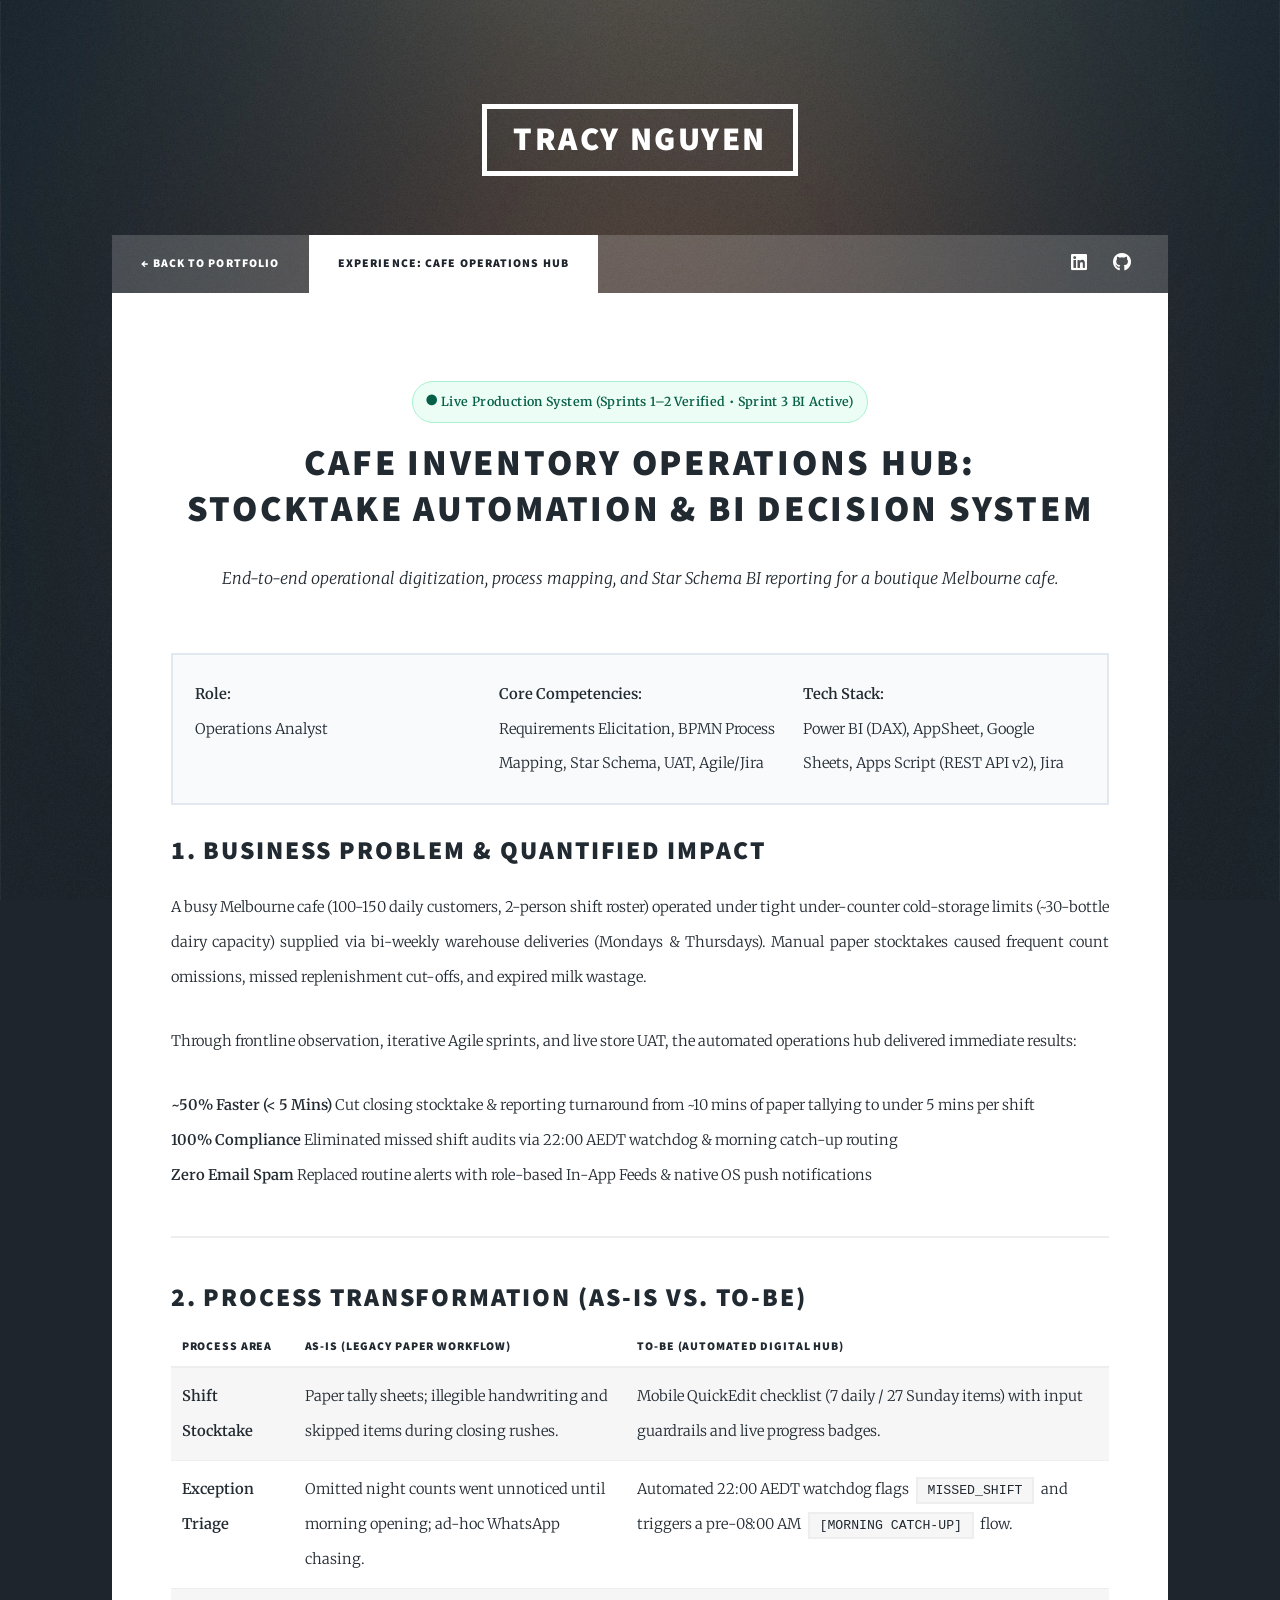
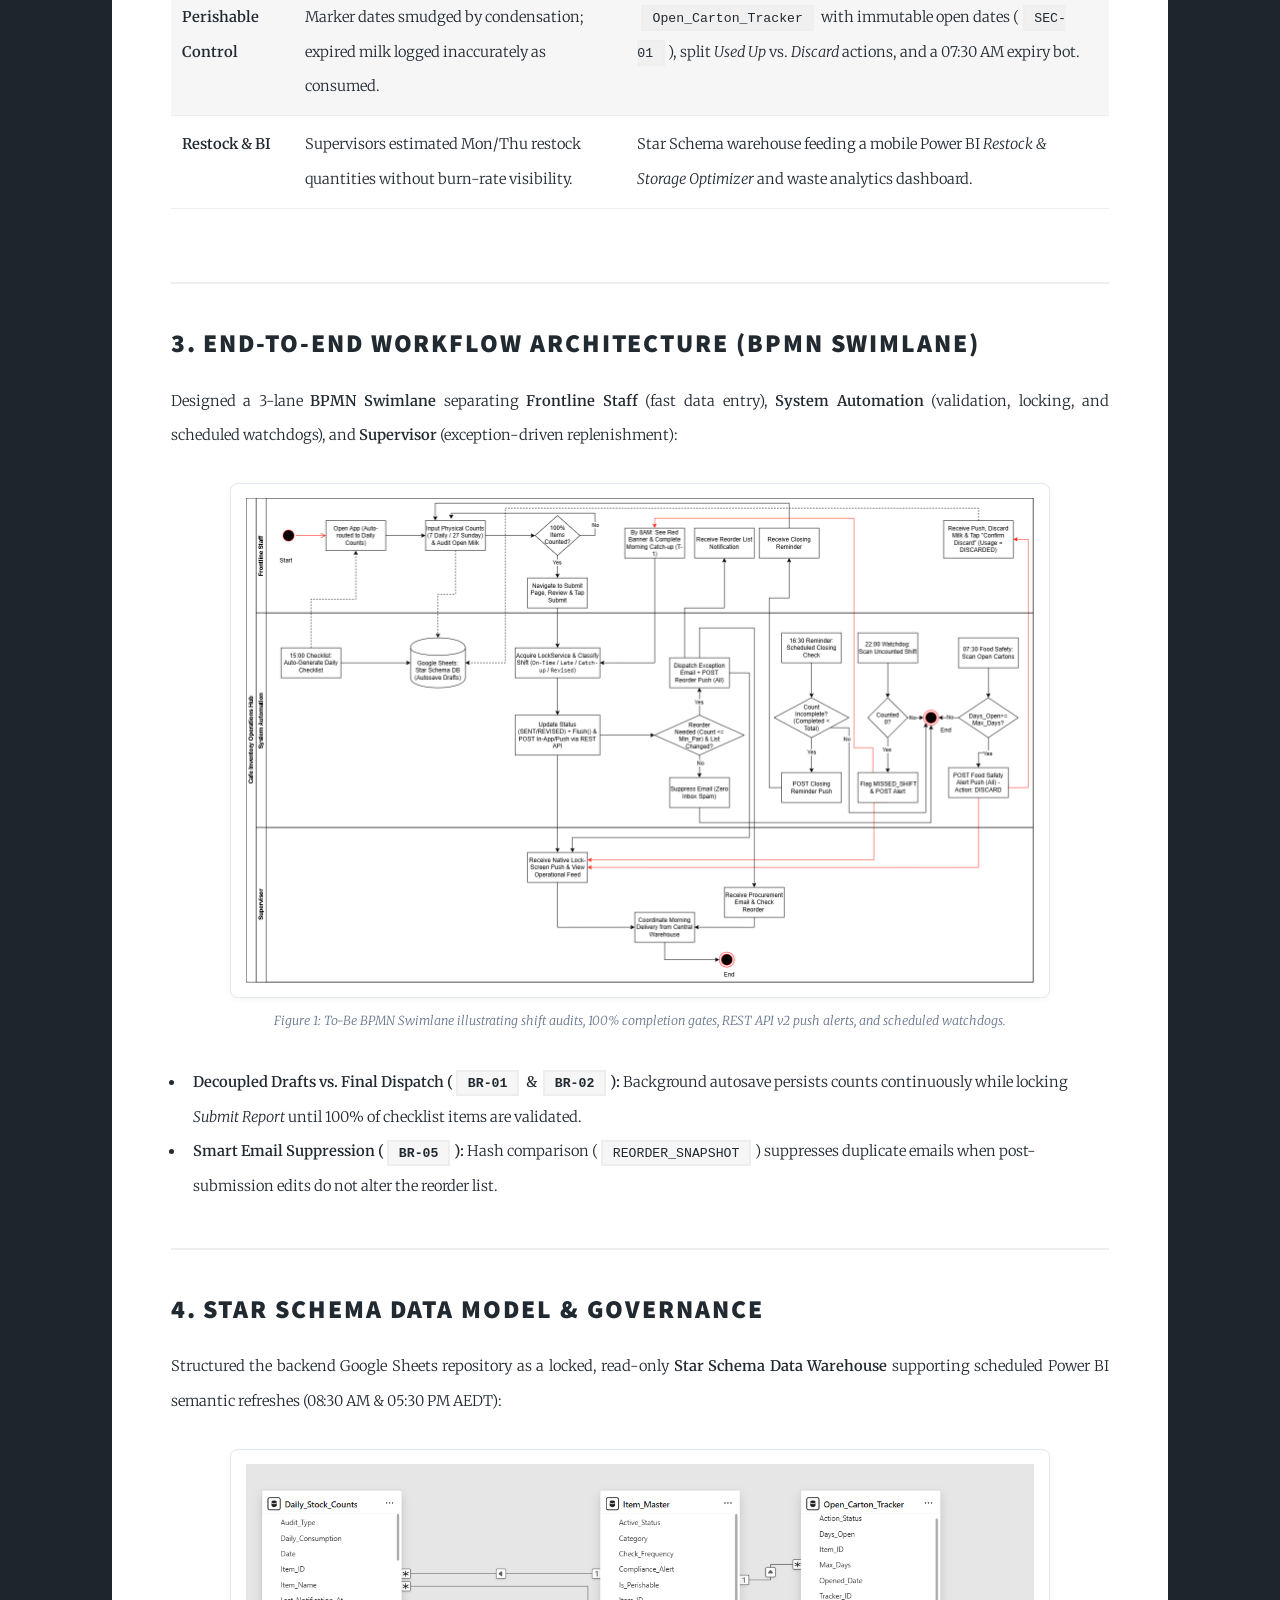
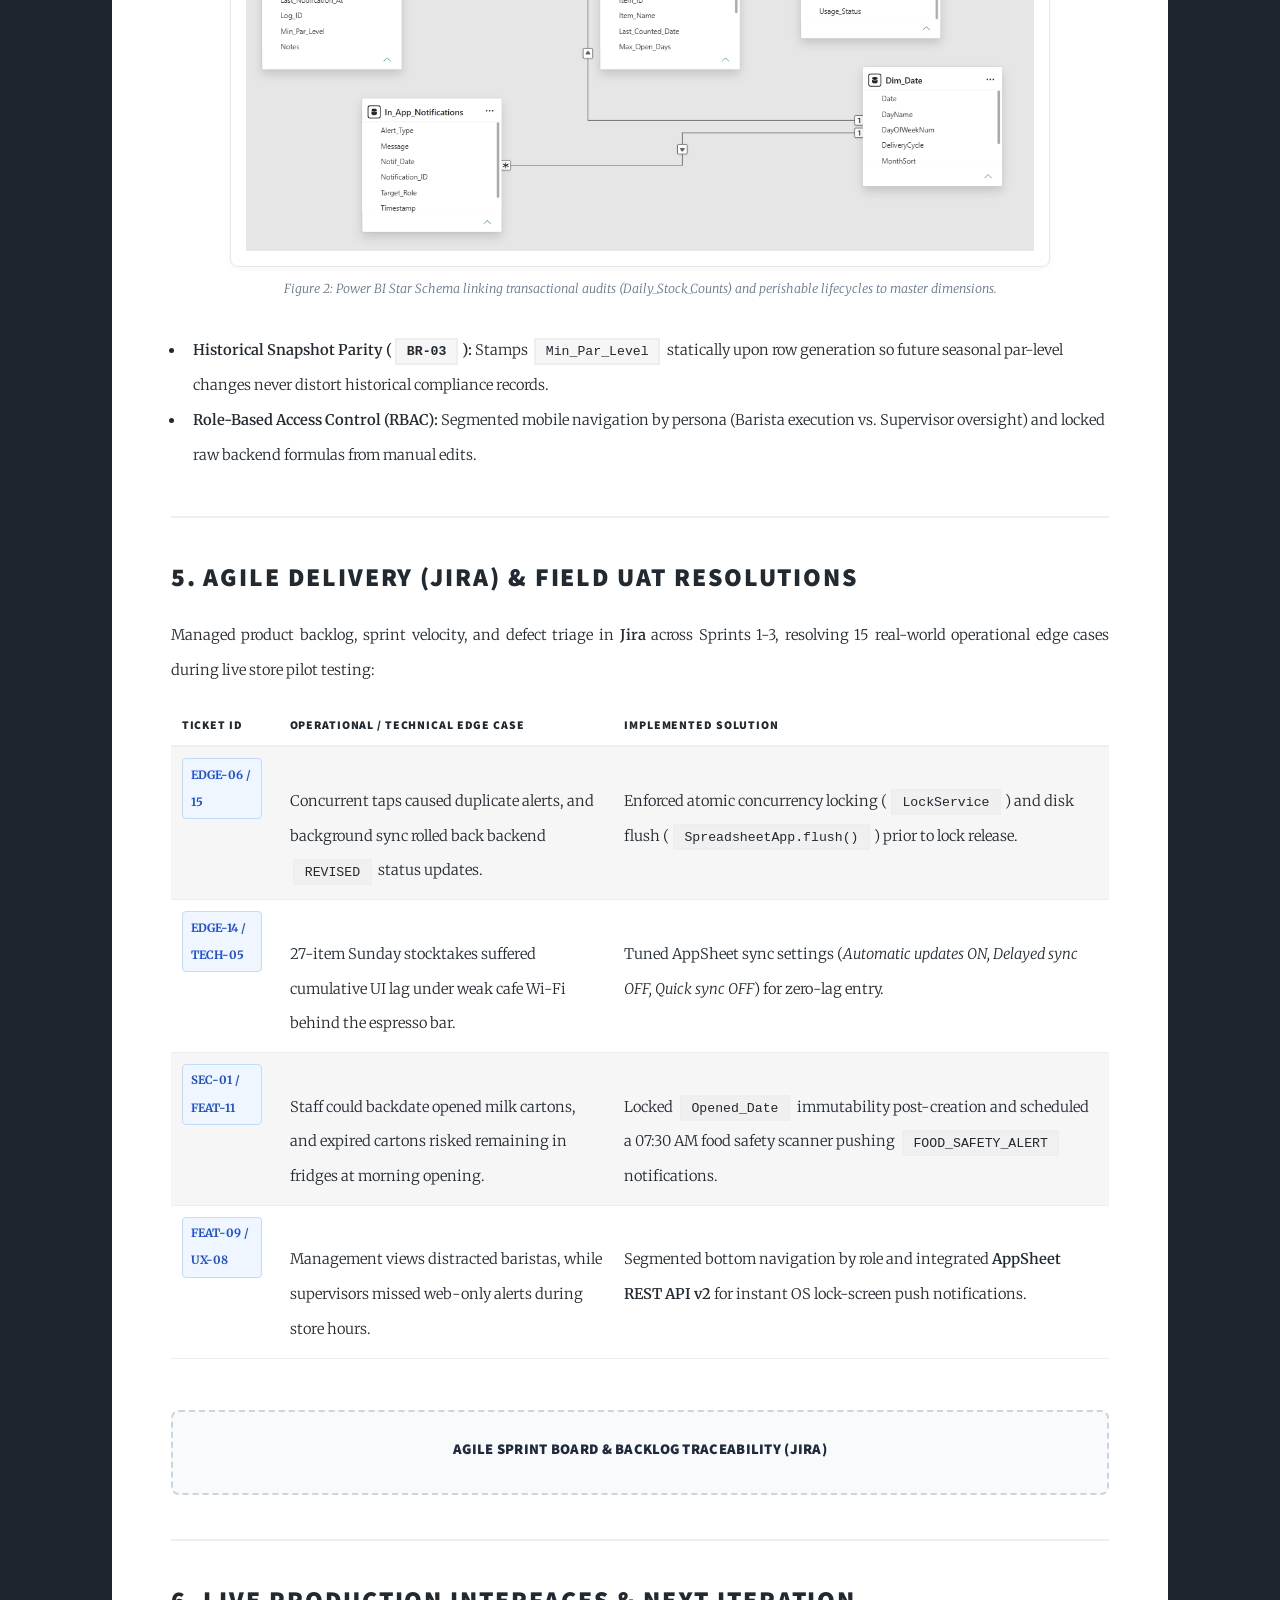
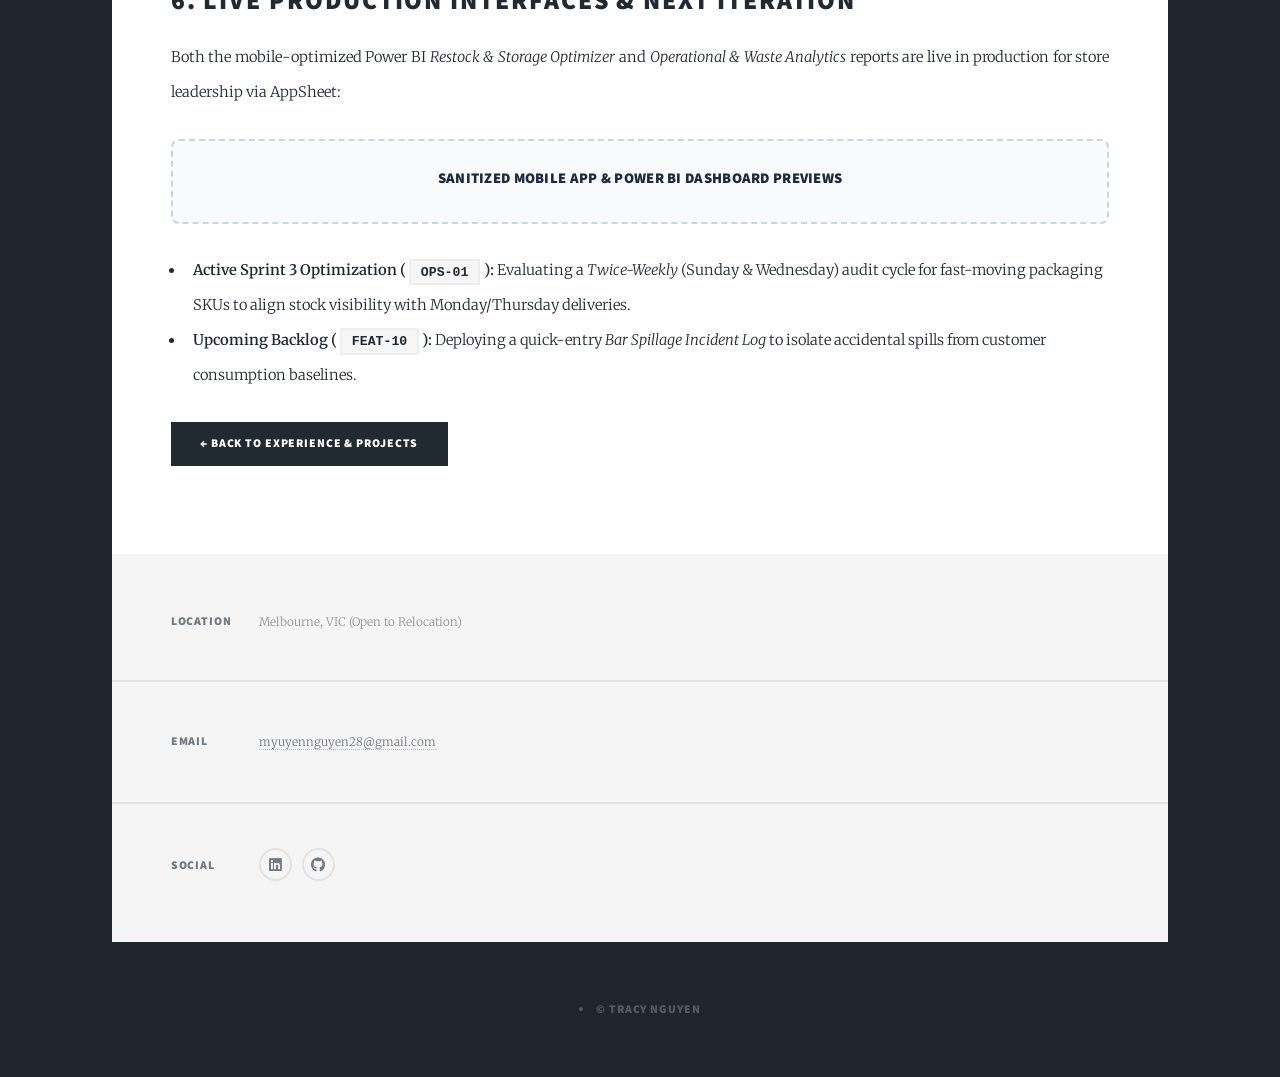
==== commit 349b6b4b: "Update cafe inventory file Remove description of upcoming images." ====
--- a/project-cafe-inventory.html
+++ b/project-cafe-inventory.html
@@ -263,7 +263,6 @@
                             <!-- Placeholder for Jira Board Screenshot -->
                             <div class="placeholder-showcase">
                                 <h4>Agile Sprint Board &amp; Backlog Traceability (Jira)</h4>
-                                <p>Sanitized Jira Kanban/Sprint board snapshot illustrating Sprint 1–2 verified deliverables and active Sprint 3 analytics tasks (scheduled for upload).</p>
                             </div>
 
                             <hr />
@@ -274,7 +273,6 @@
 
                             <div class="placeholder-showcase">
                                 <h4>Sanitized Mobile App &amp; Power BI Dashboard Previews</h4>
-                                <p>Live operational screenshots and mobile restock dashboards are pending stakeholder sign-off and data anonymization to protect proprietary store inventory metrics.</p>
                             </div>
 
                             <ul>
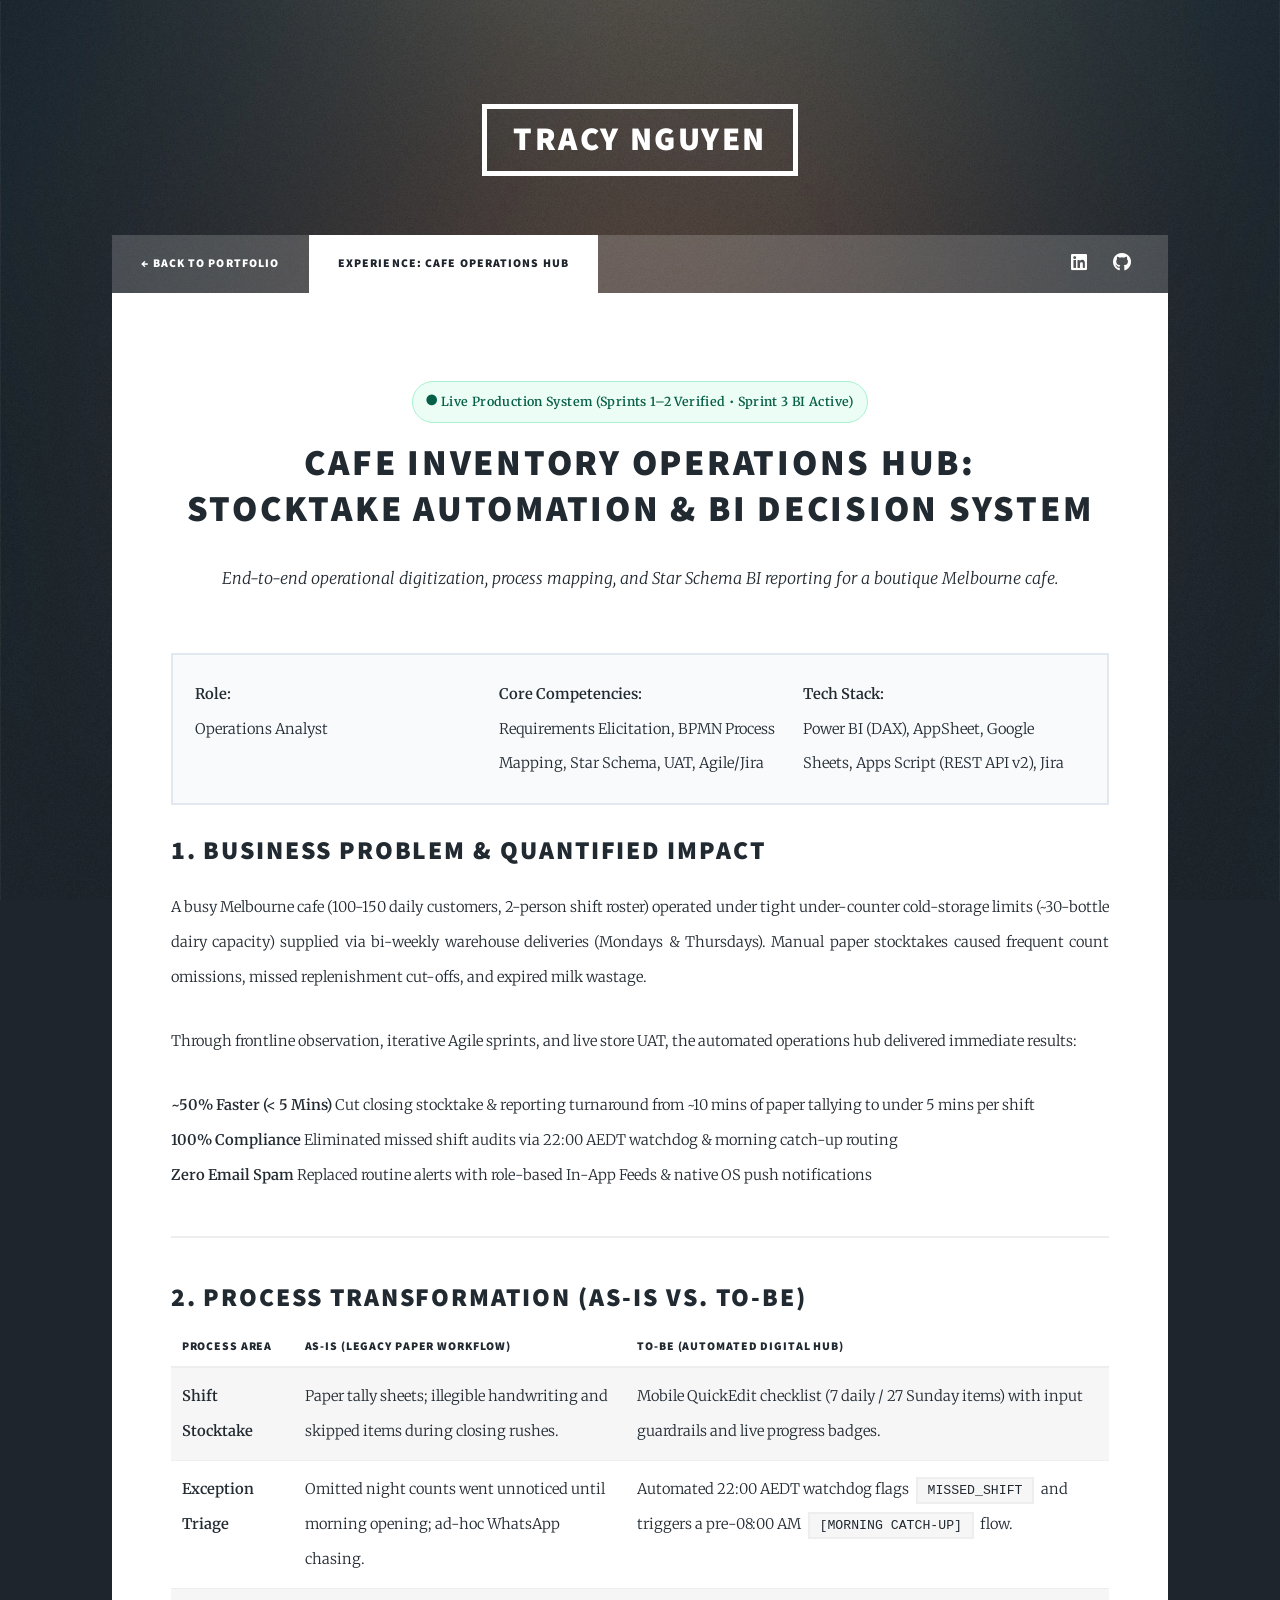
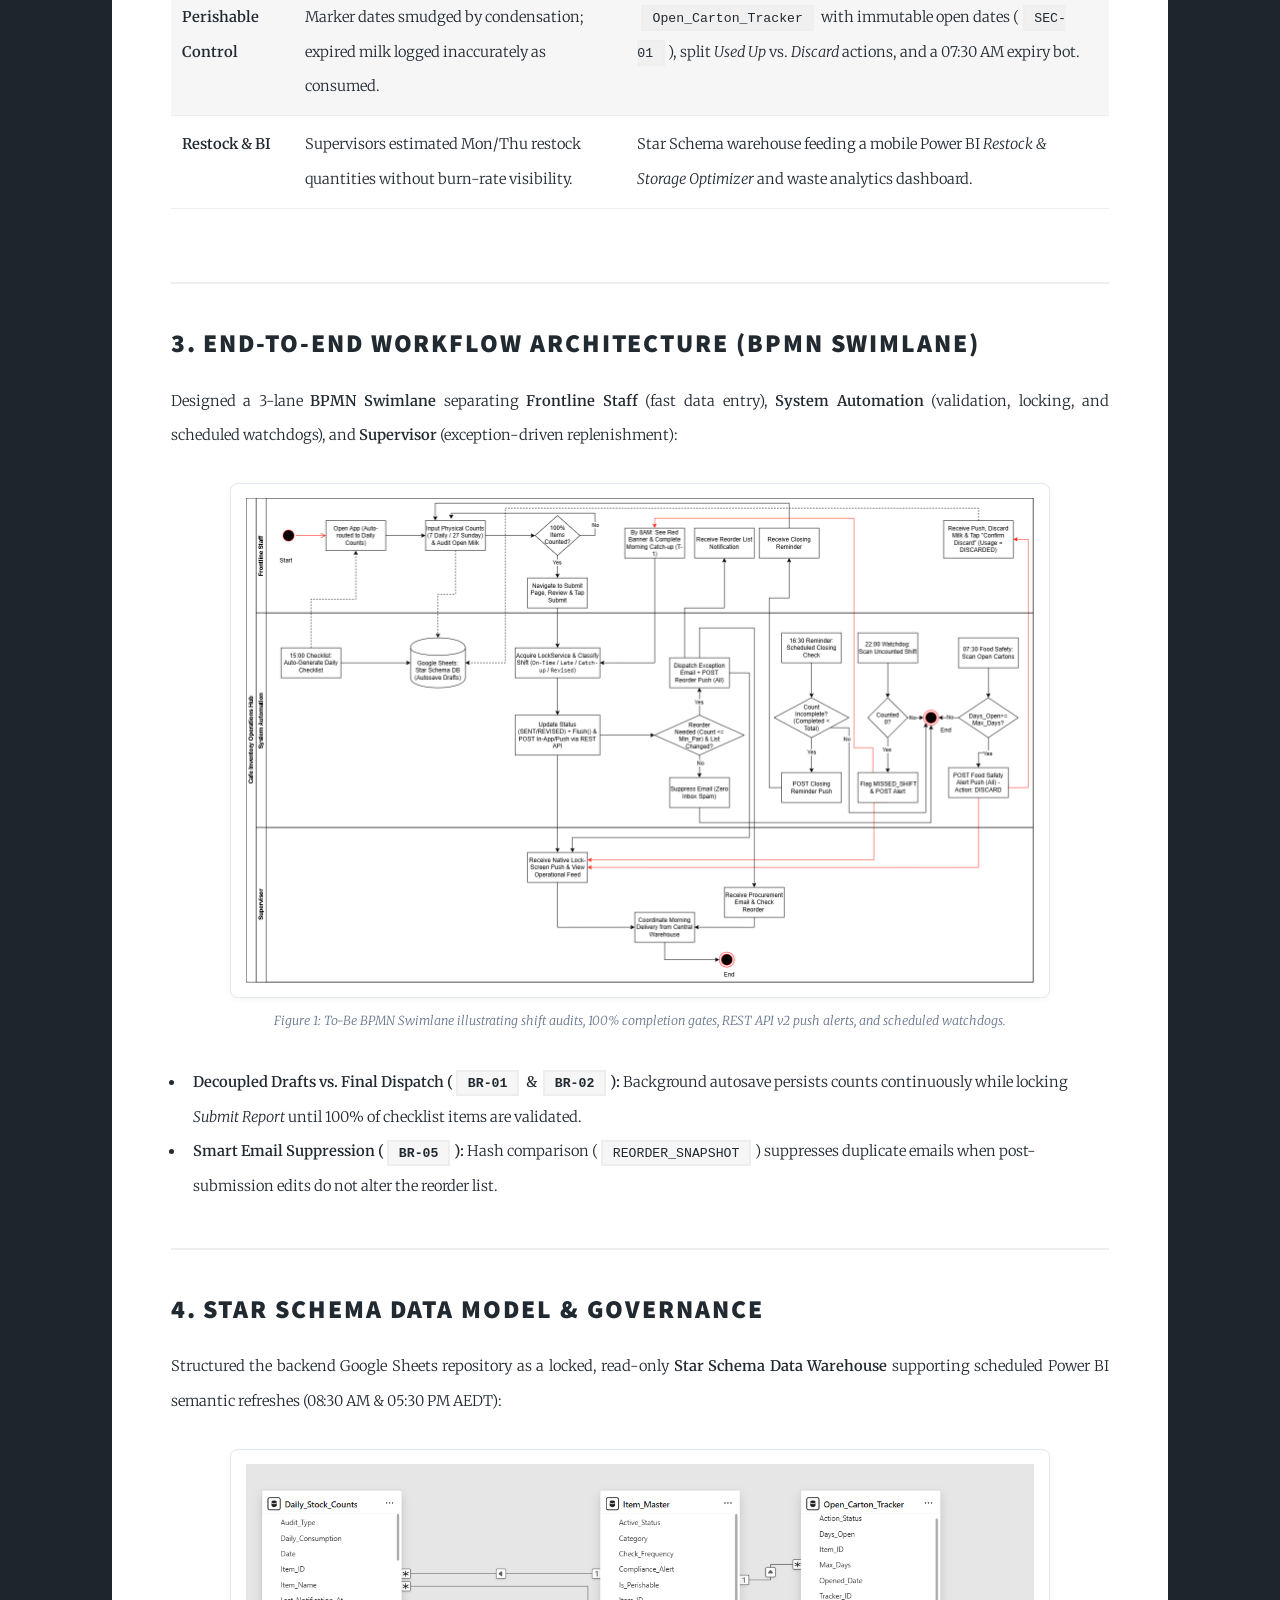
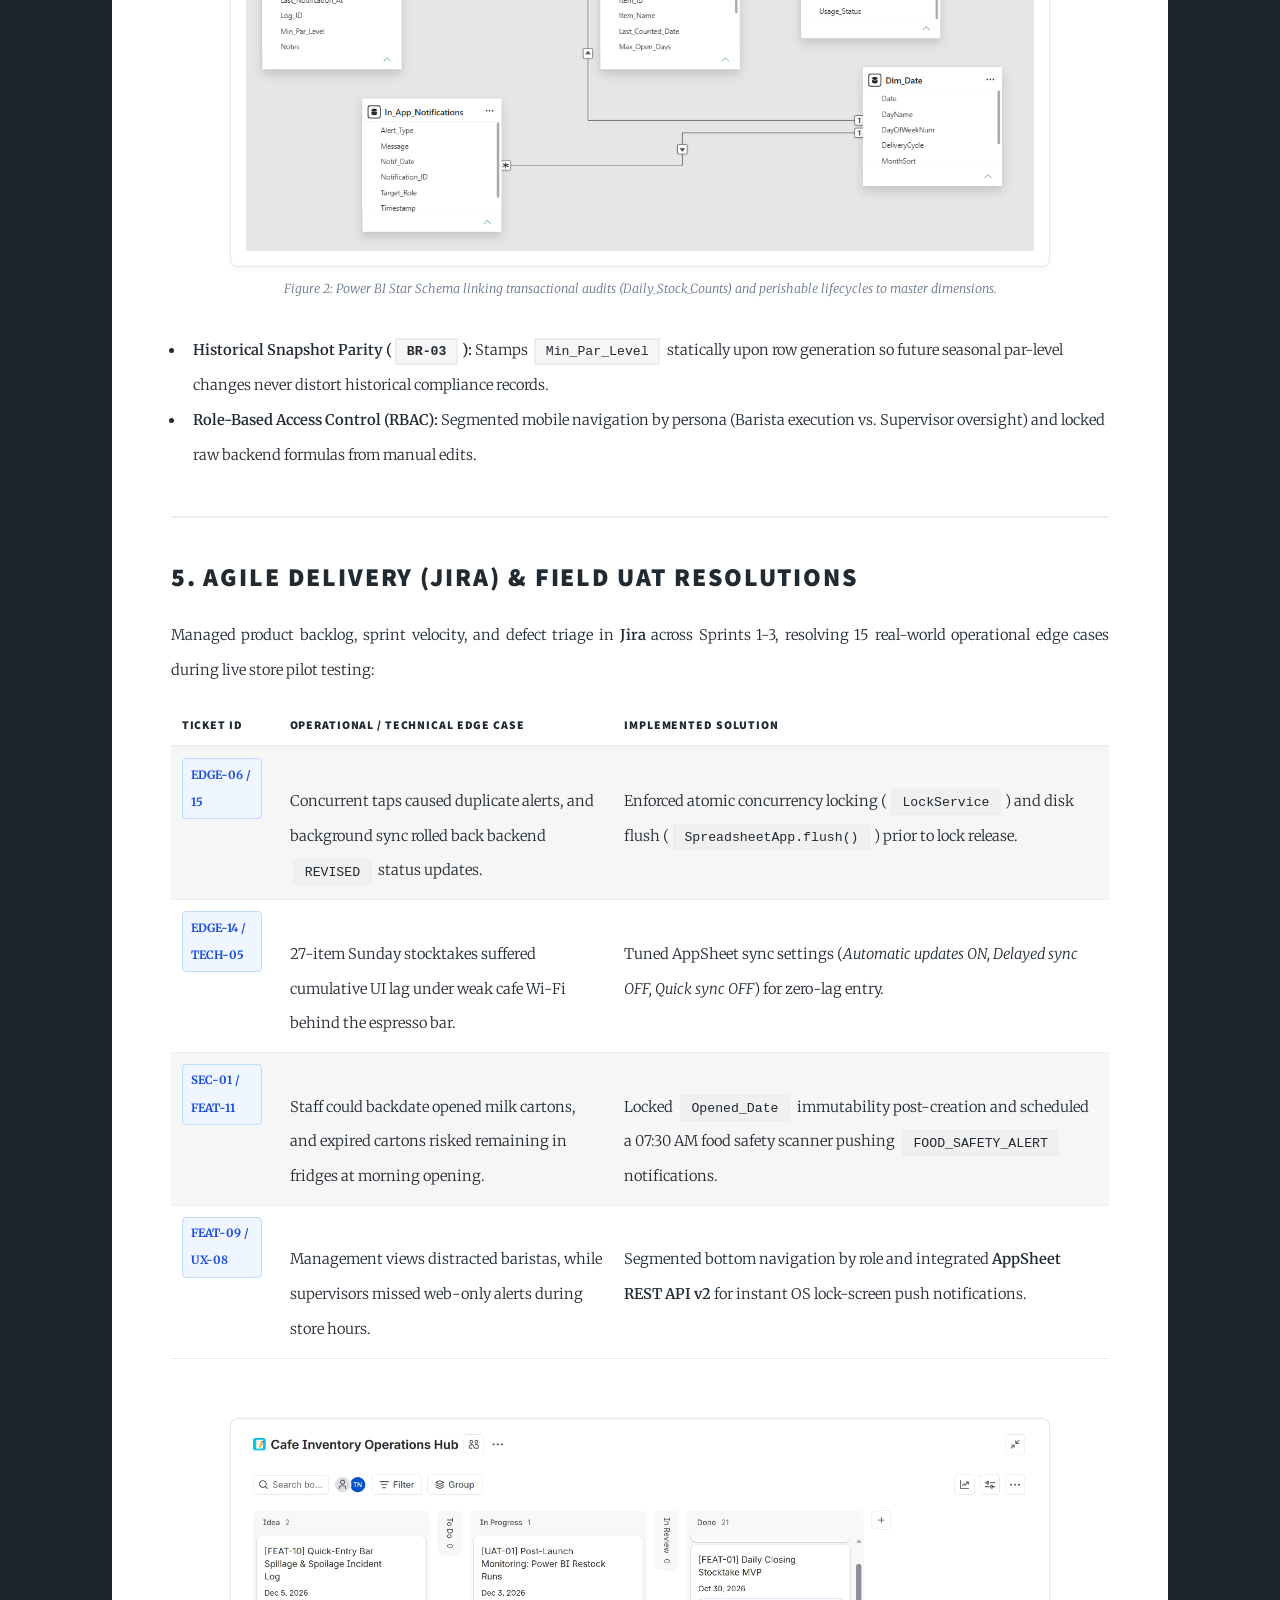
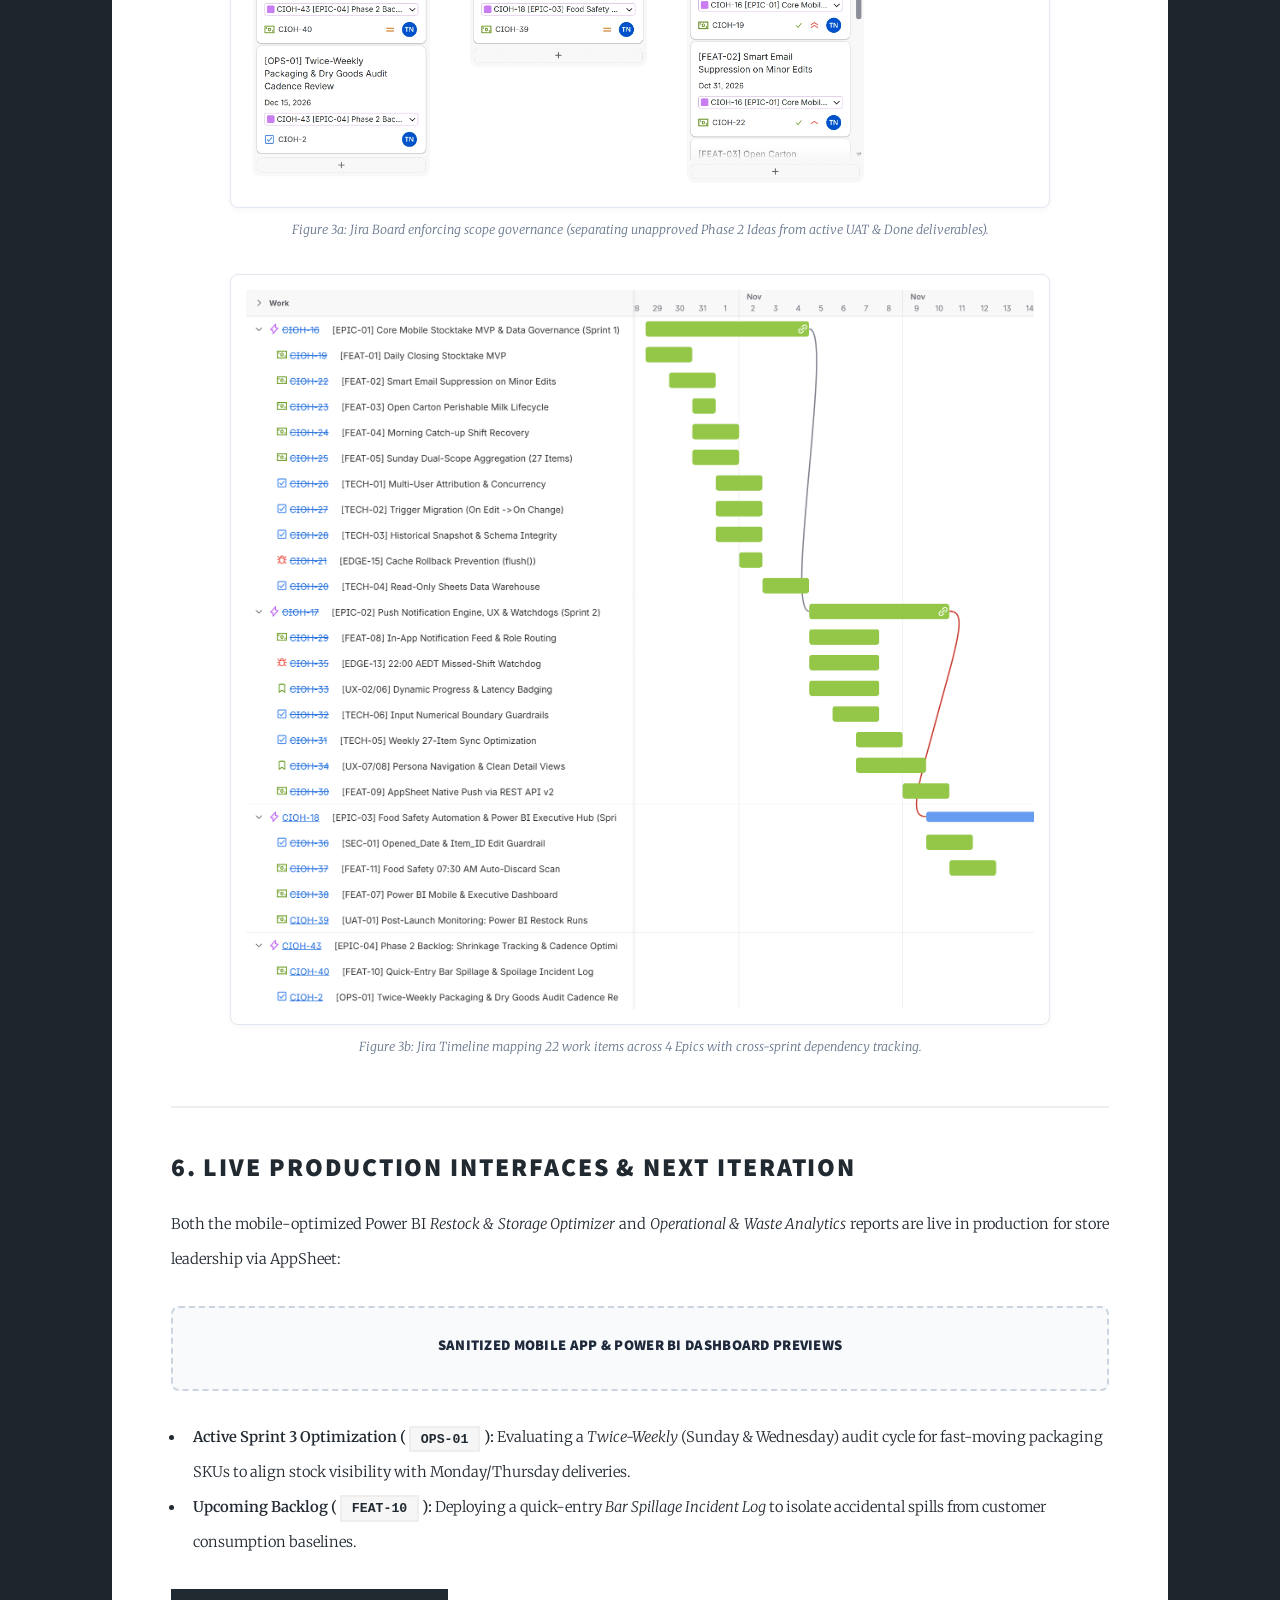
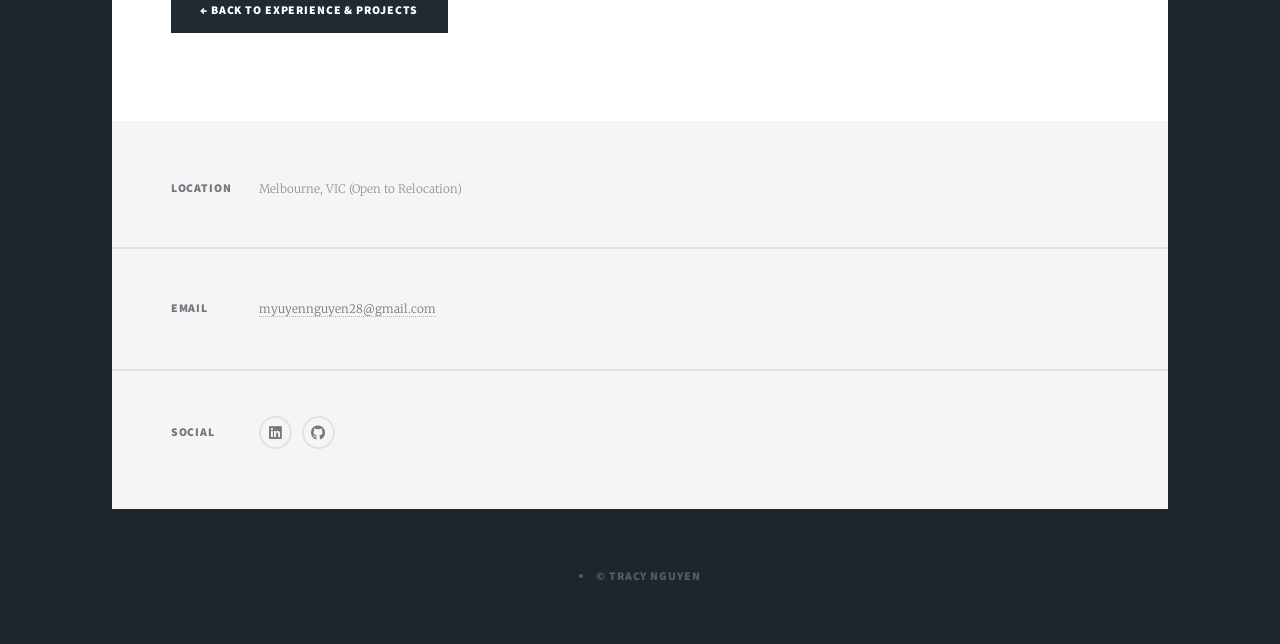
==== commit 819034e3: "Upload Jira" ====
--- a/project-cafe-inventory.html
+++ b/project-cafe-inventory.html
@@ -260,10 +260,17 @@
                                 </table>
                             </div>
 
-                            <!-- Placeholder for Jira Board Screenshot -->
-                            <div class="placeholder-showcase">
-                                <h4>Agile Sprint Board &amp; Backlog Traceability (Jira)</h4>
-                            </div>
+                            <!-- Agile Jira Board & Timeline Showcase -->
+                                <div class="diagram-box">
+                                    <img src="images/cafe-jira-board.jpeg" alt="Jira Kanban Board showing Scope Control across Idea, In Progress, and Done columns" />
+                                </div>
+                                <p class="diagram-caption">Figure 3a: Jira Board enforcing scope governance (separating unapproved Phase 2 Ideas from active UAT &amp; Done deliverables).</p>
+
+                                <div class="diagram-box">
+                                    <img src="images/cafe-jira-timeline.png" alt="Jira Timeline Roadmap across Sprints 1 to 3 with Dependency Links" />
+                                </div>
+                                <p class="diagram-caption">Figure 3b: Jira Timeline mapping 22 work items across 4 Epics with cross-sprint dependency tracking.</p>
+                            
 
                             <hr />
 
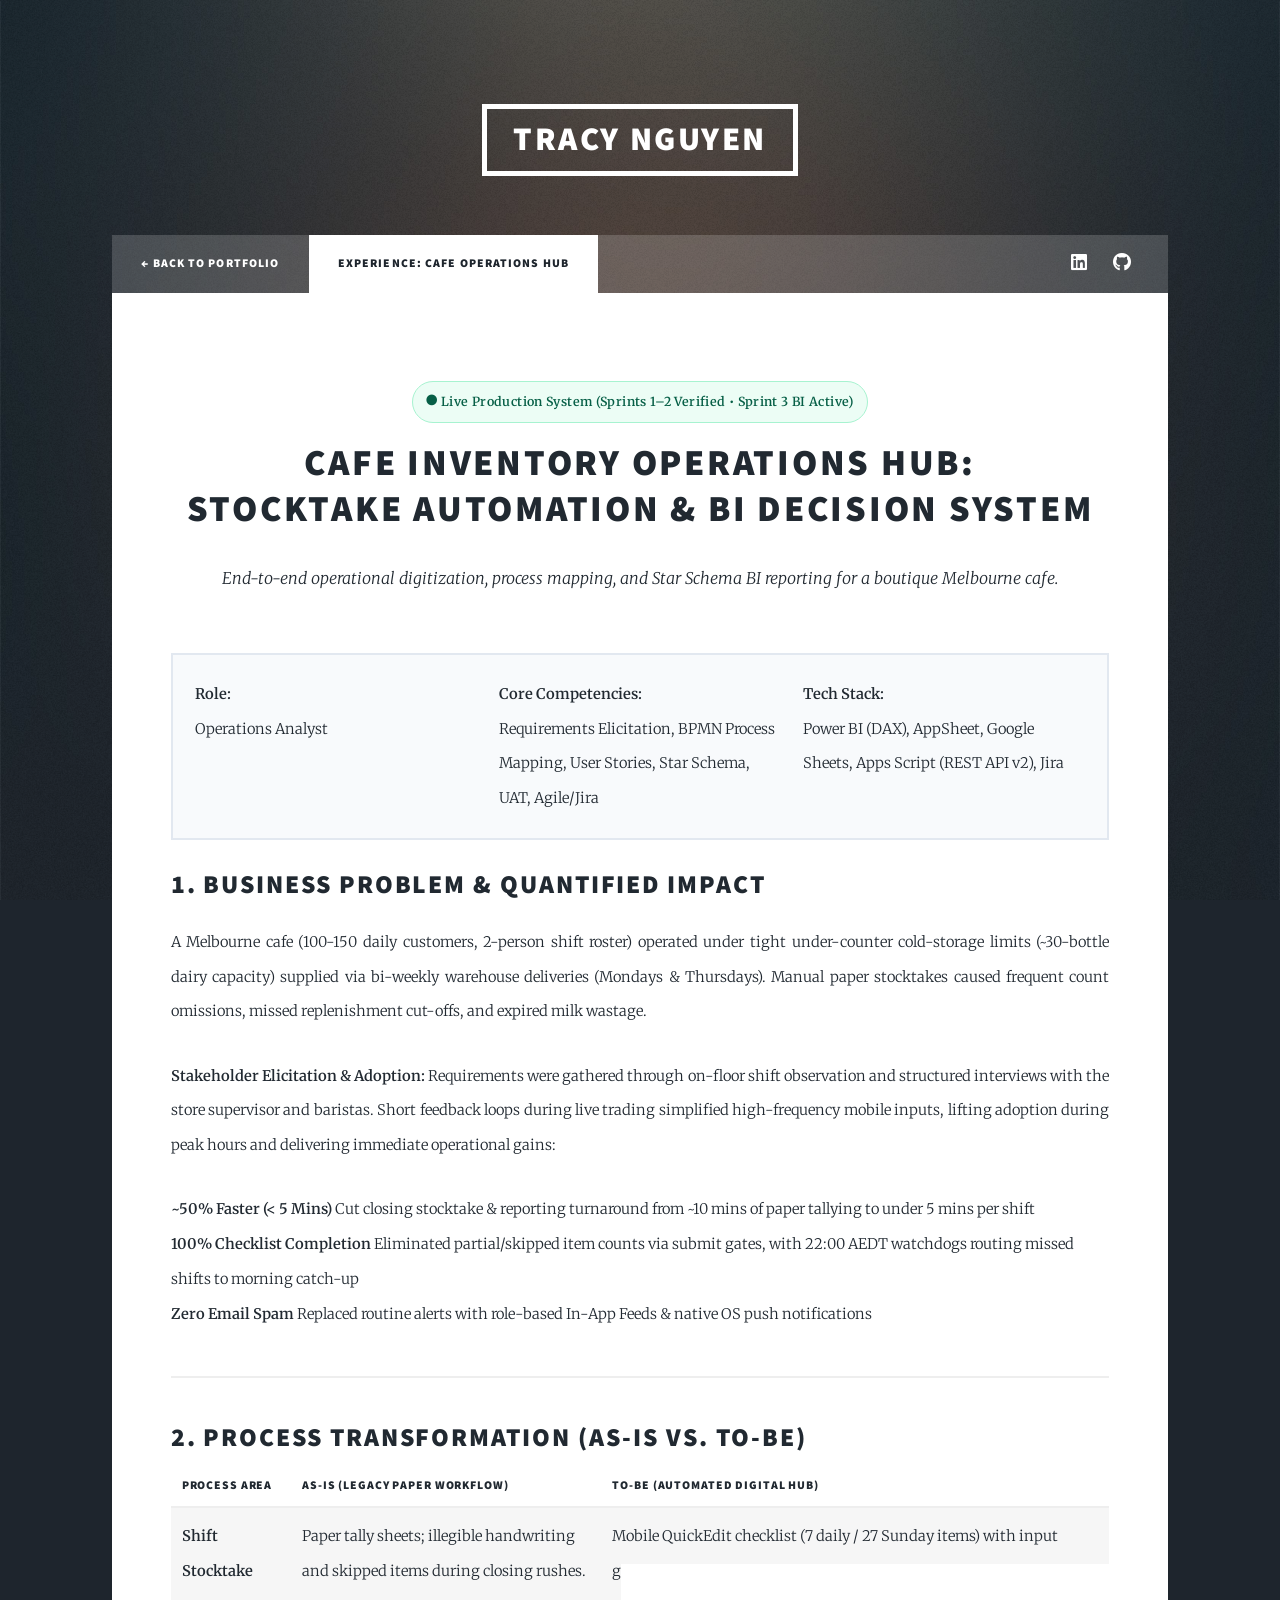
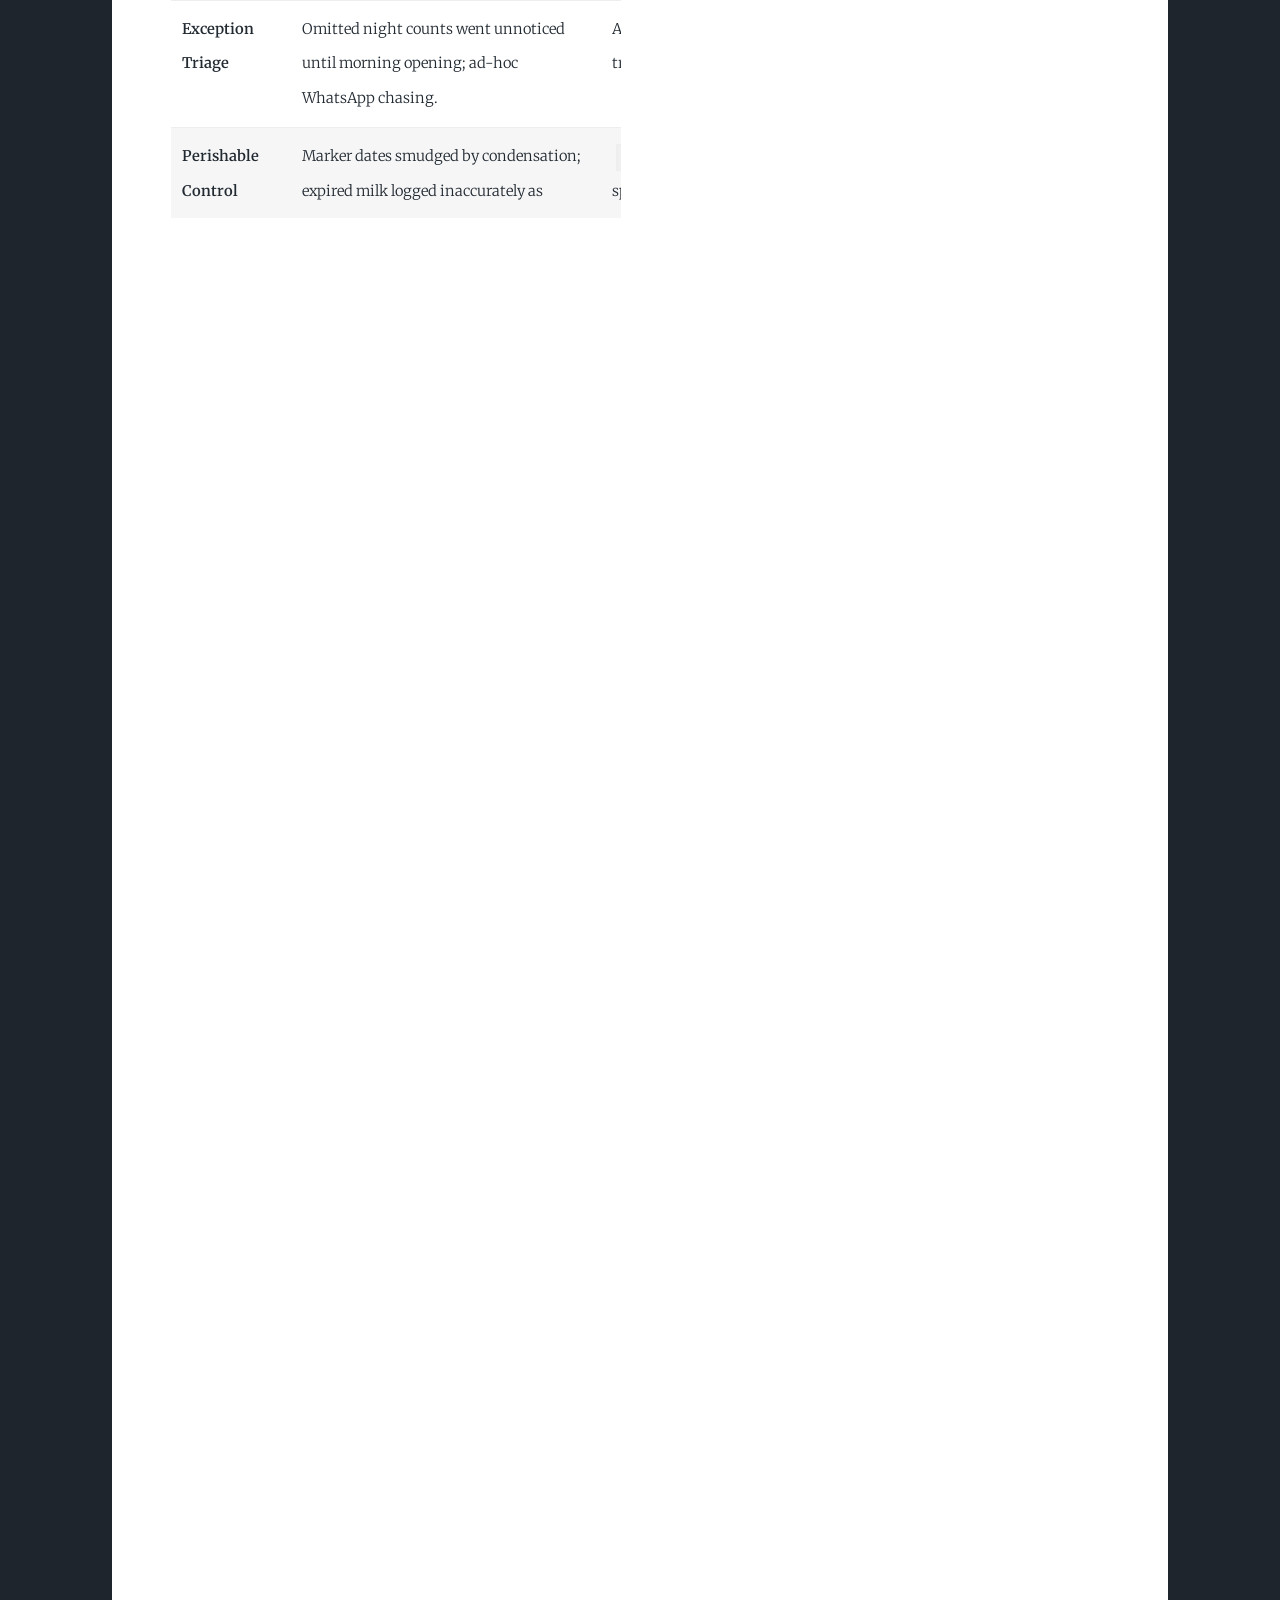
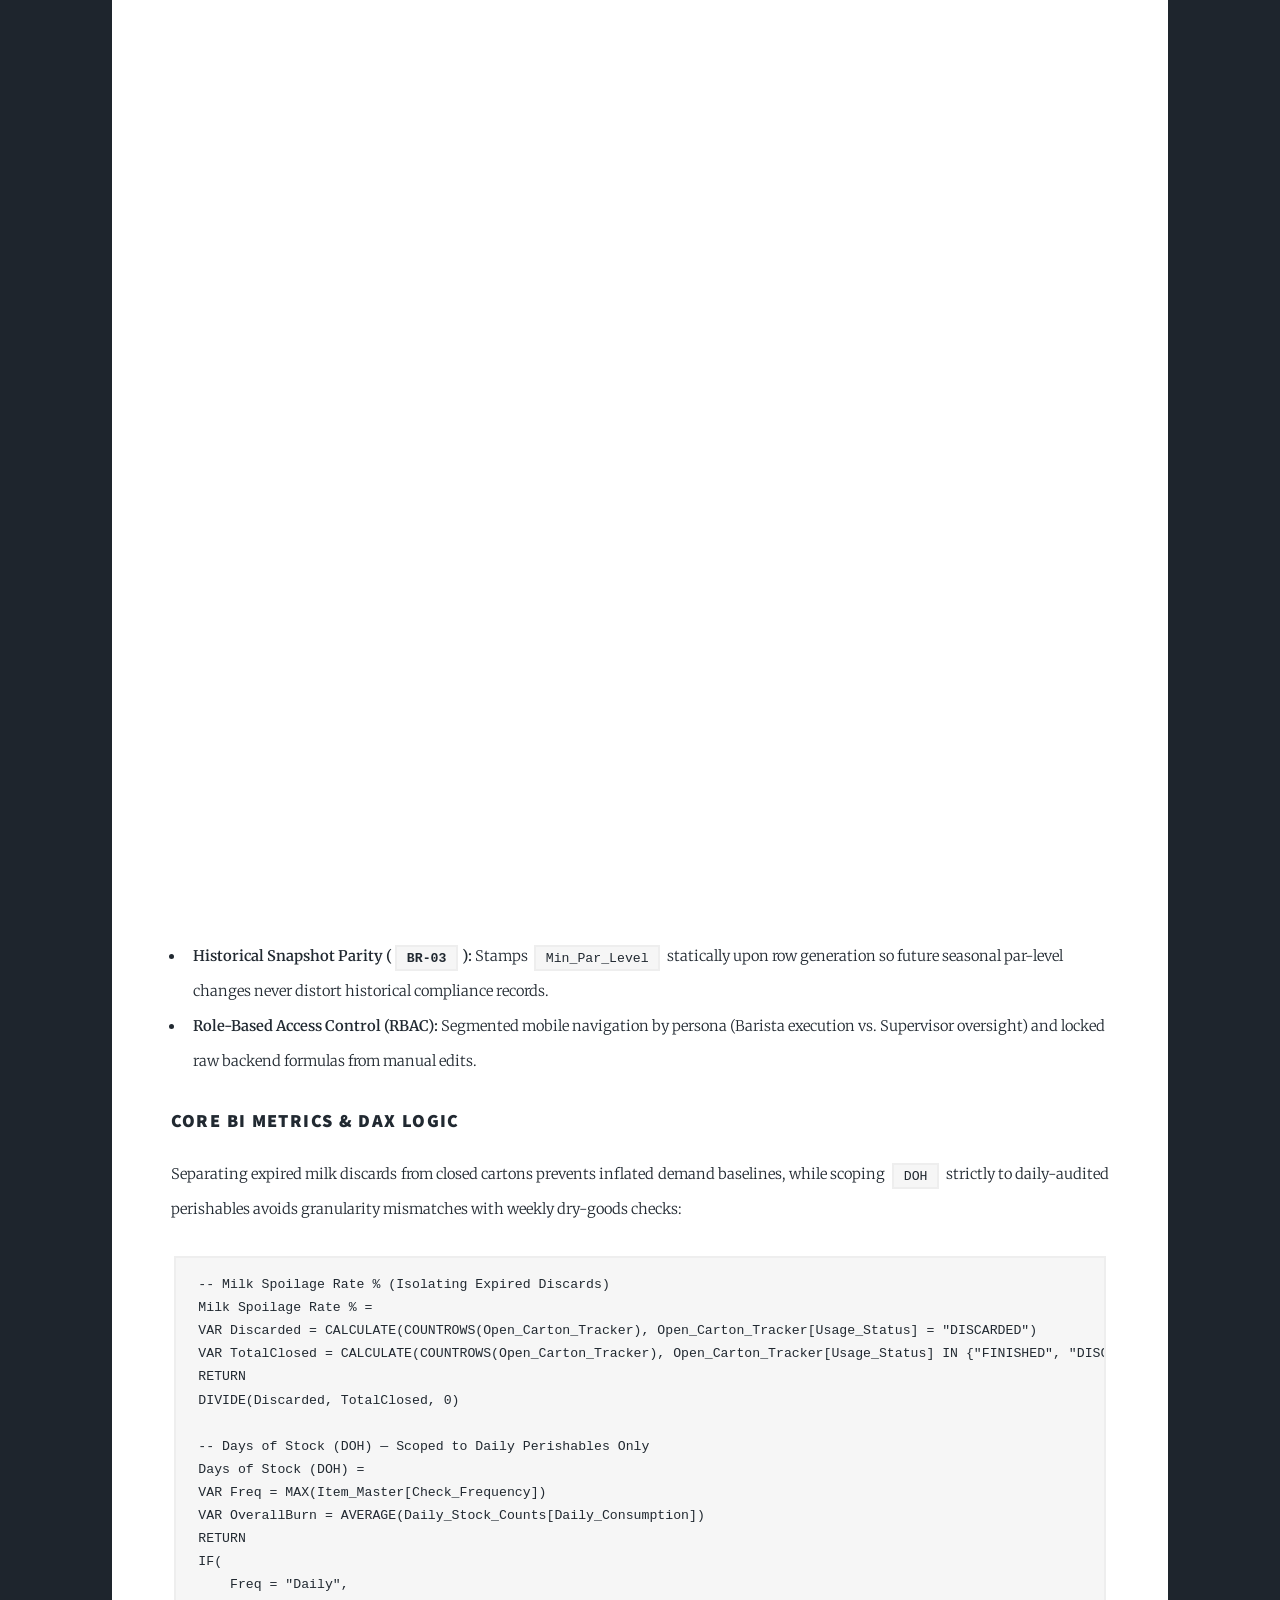
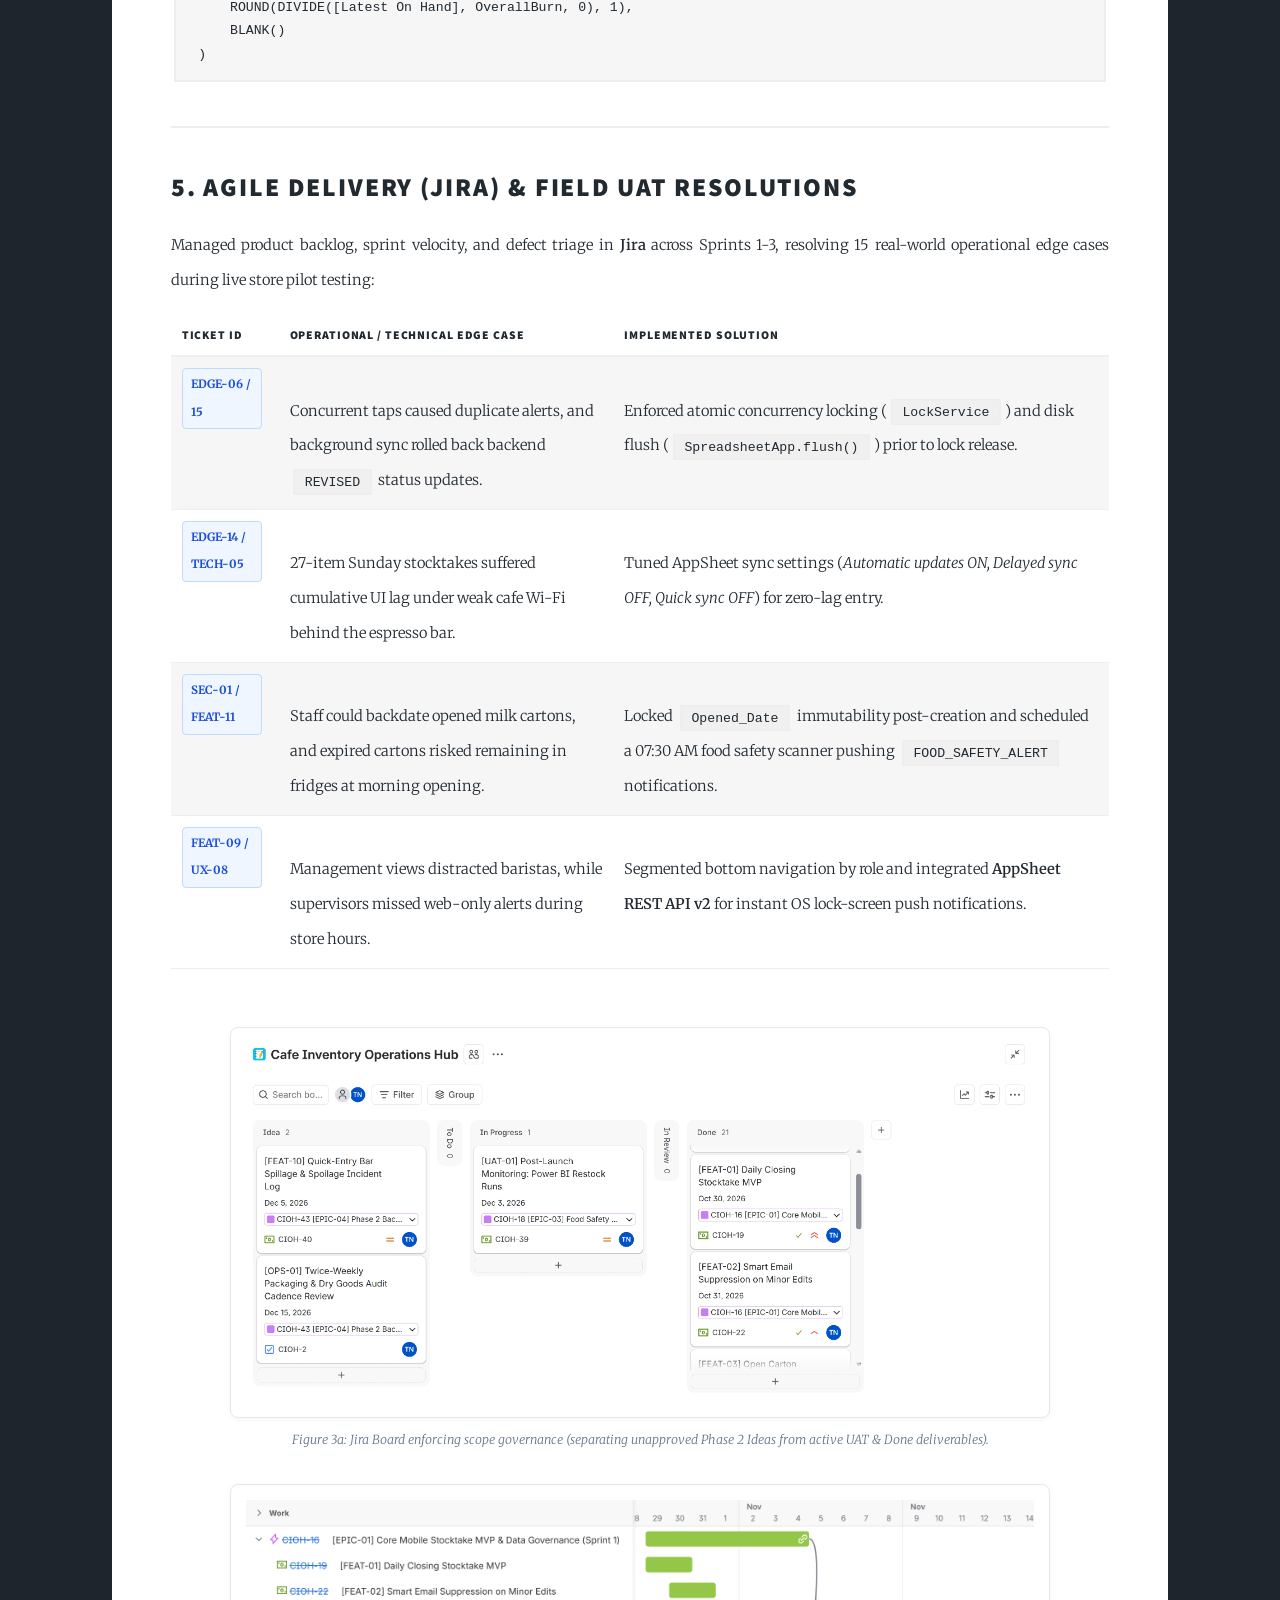
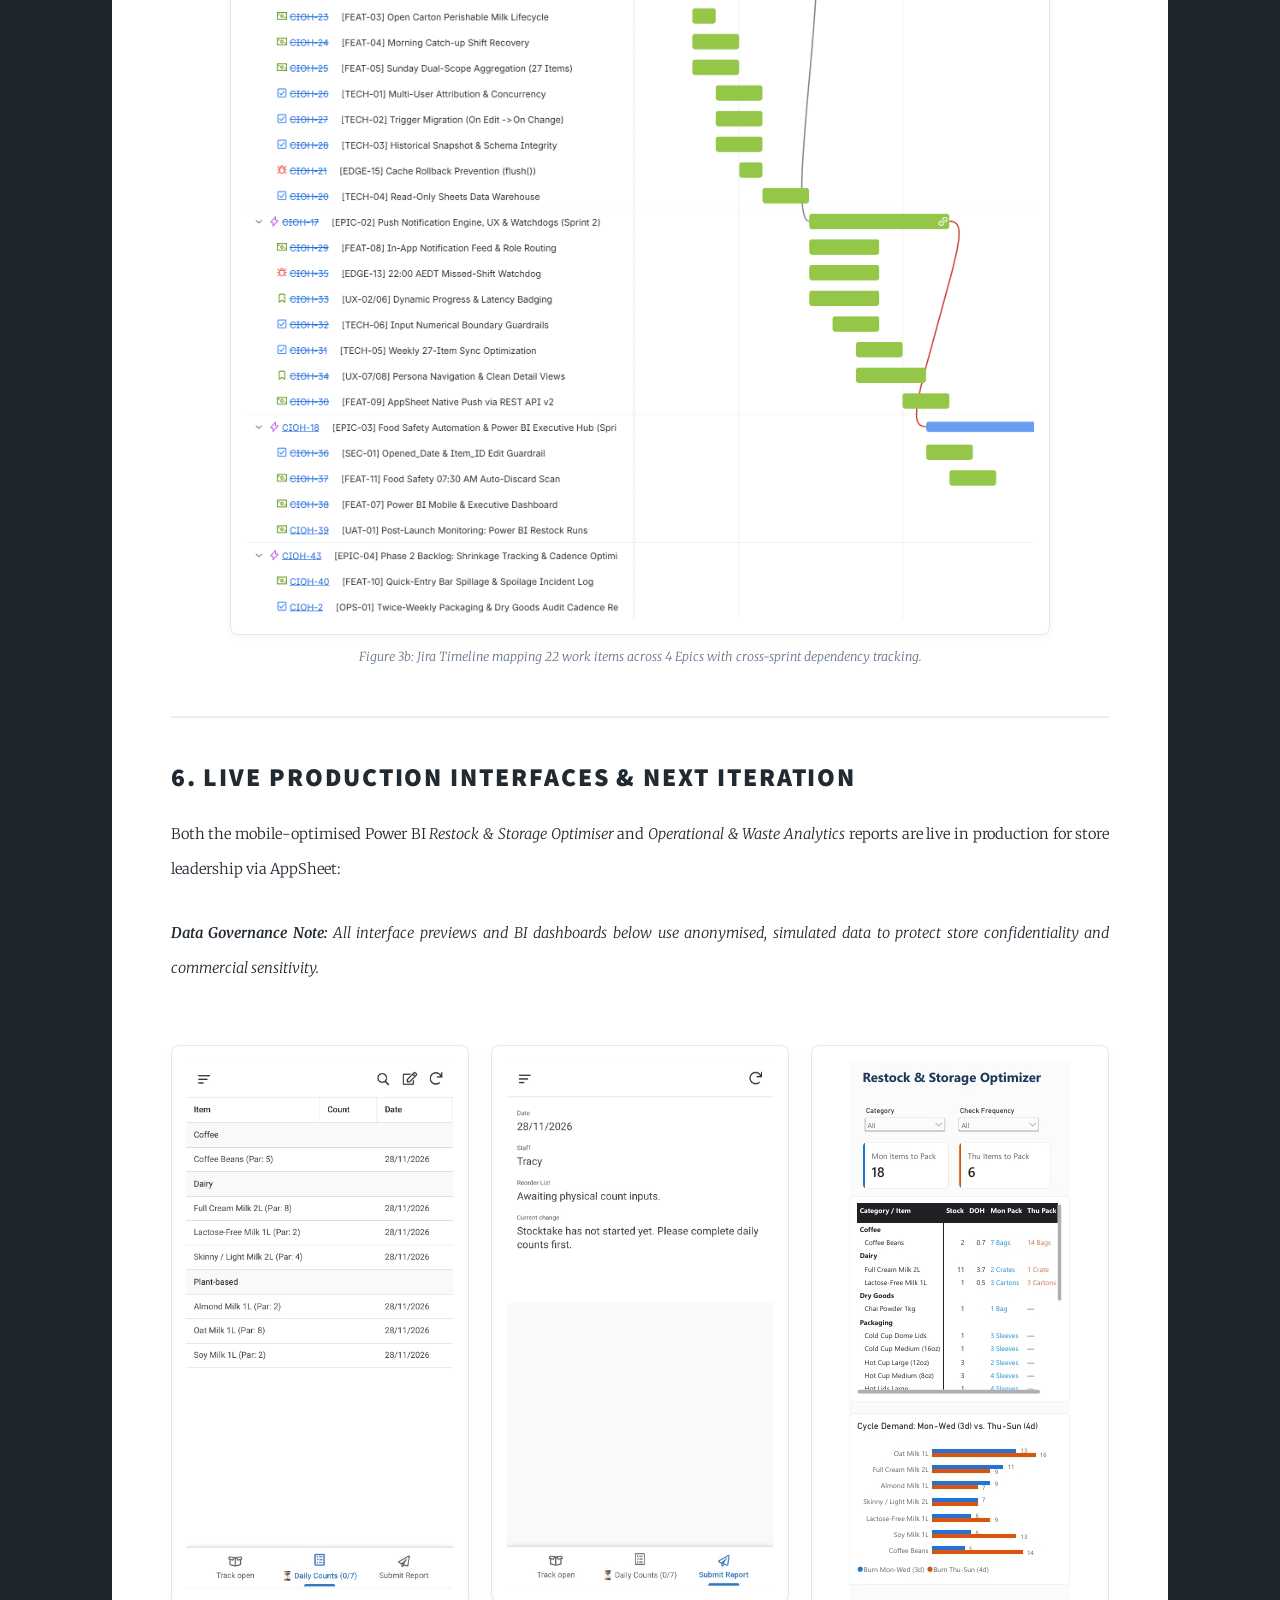
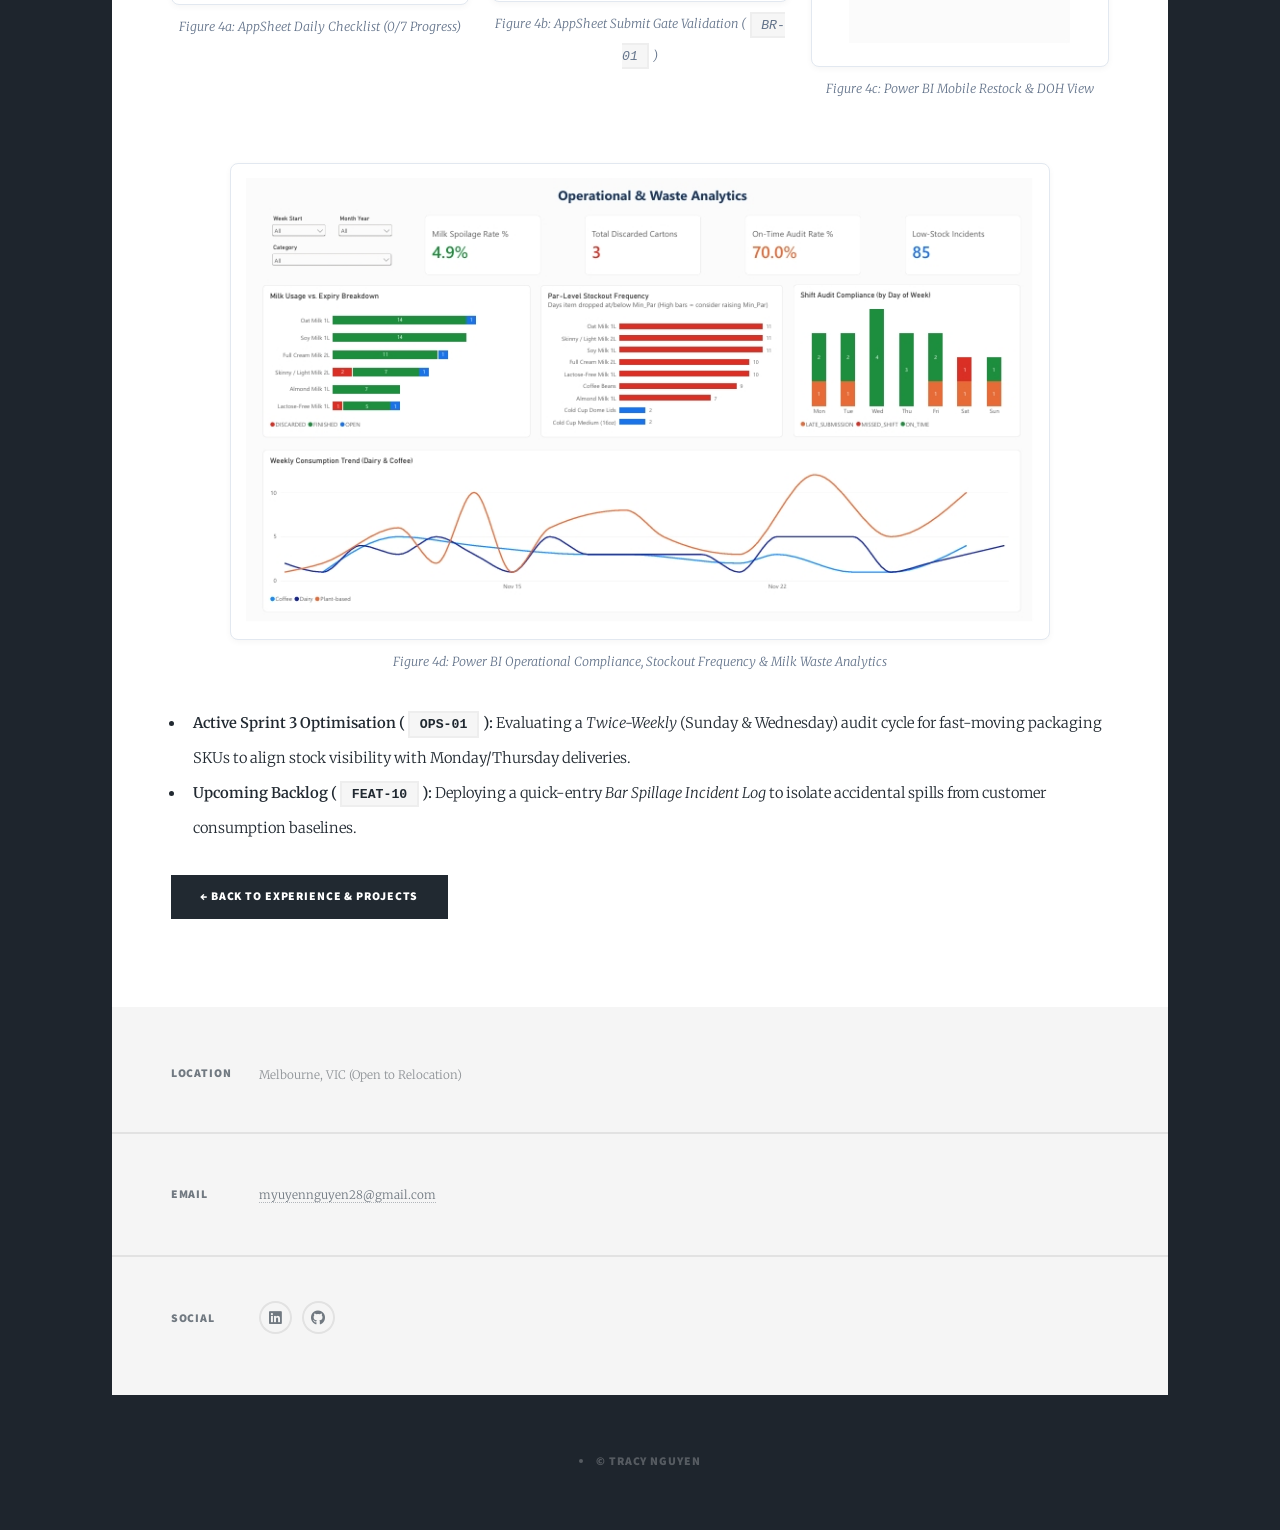
==== commit fa972115: "Update cafe project with sanitized BI/UI previews, user stories and DAX" ====
--- a/project-cafe-inventory.html
+++ b/project-cafe-inventory.html
@@ -120,7 +120,7 @@
                                     </div>
                                     <div class="col-4 col-12-small">
                                         <strong>Core Competencies:</strong><br />
-                                        Requirements Elicitation, BPMN Process Mapping, Star Schema, UAT, Agile/Jira
+                                        Requirements Elicitation, BPMN Process Mapping, User Stories, Star Schema, UAT, Agile/Jira
                                     </div>
                                     <div class="col-4 col-12-small">
                                         <strong>Tech Stack:</strong><br />
@@ -131,8 +131,8 @@
 
                             <!-- 1. Operational Context & Quantified Impact -->
                             <h2>1. Business Problem &amp; Quantified Impact</h2>
-                            <p>A busy Melbourne cafe (100-150 daily customers, 2-person shift roster) operated under tight under-counter cold-storage limits (~30-bottle dairy capacity) supplied via bi-weekly warehouse deliveries (Mondays &amp; Thursdays). Manual paper stocktakes caused frequent count omissions, missed replenishment cut-offs, and expired milk wastage.</p>
-                            <p>Through frontline observation, iterative Agile sprints, and live store UAT, the automated operations hub delivered immediate results:</p>
+                            <p>A Melbourne cafe (100-150 daily customers, 2-person shift roster) operated under tight under-counter cold-storage limits (~30-bottle dairy capacity) supplied via bi-weekly warehouse deliveries (Mondays &amp; Thursdays). Manual paper stocktakes caused frequent count omissions, missed replenishment cut-offs, and expired milk wastage.</p>
+                            <p><strong>Stakeholder Elicitation &amp; Adoption:</strong> Requirements were gathered through on-floor shift observation and structured interviews with the store supervisor and baristas. Short feedback loops during live trading simplified high-frequency mobile inputs, lifting adoption during peak hours and delivering immediate operational gains:</p>
 
                             <!-- Visual KPI Highlights -->
                             <div class="kpi-grid">
@@ -141,8 +141,8 @@
                                     <span>Cut closing stocktake &amp; reporting turnaround from ~10 mins of paper tallying to under 5 mins per shift</span>
                                 </div>
                                 <div class="kpi-card">
-                                    <strong>100% Compliance</strong>
-                                    <span>Eliminated missed shift audits via 22:00 AEDT watchdog &amp; morning catch-up routing</span>
+                                    <strong>100% Checklist Completion</strong>
+                                    <span>Eliminated partial/skipped item counts via submit gates, with 22:00 AEDT watchdogs routing missed shifts to morning catch-up</span>
                                 </div>
                                 <div class="kpi-card">
                                     <strong>Zero Email Spam</strong>
@@ -182,7 +182,7 @@
                                         <tr>
                                             <td><strong>Restock &amp; BI</strong></td>
                                             <td>Supervisors estimated Mon/Thu restock quantities without burn-rate visibility.</td>
-                                            <td>Star Schema warehouse feeding a mobile Power BI <em>Restock &amp; Storage Optimizer</em> and waste analytics dashboard.</td>
+                                            <td>Structured Google Sheets backend modelled into a Power BI Star Schema, feeding a mobile <em>Restock &amp; Storage Optimizer</em> and waste analytics dashboard.</td>
                                         </tr>
                                     </tbody>
                                 </table>
@@ -204,12 +204,19 @@
                                 <li><strong>Smart Email Suppression (<code>BR-05</code>):</strong> Hash comparison (<code>REORDER_SNAPSHOT</code>) suppresses duplicate emails when post-submission edits do not alter the reorder list.</li>
                             </ul>
 
+                            <h3>Sample User Stories &amp; Acceptance Criteria</h3>
+                            <blockquote>
+                                <p><span class="badge-tag">US-01</span><strong>Complete Shift Audit Gate (<code>BR-01</code>):</strong> <em>As a store supervisor, I want the app to prevent baristas from submitting an incomplete stocktake, so that daily inventory records remain 100% accurate.</em><br />
+                                <strong>Given</strong> a barista is completing the 7-item daily closing checklist, <strong>When</strong> any required field is left blank, <strong>Then</strong> <em>Submit Report</em> remains disabled while draft counts autosave in the background.</p>
+                                <p><span class="badge-tag">US-02</span><strong>Perishable Milk Governance (<code>SEC-01</code>):</strong> <em>As a store supervisor, I want opened milk carton dates locked after creation, so that staff cannot backdate entries and expired stock is flagged reliably.</em><br />
+                                <strong>Given</strong> a barista logs a newly opened milk carton, <strong>When</strong> the record is saved, <strong>Then</strong> <code>Opened_Date</code> becomes read-only for barista roles and feeds the 07:30 AM food safety expiry scan.</p>
+                            </blockquote>
+
                             <hr />
 
                             <!-- 4. Relational Data Modeling & Governance -->
                             <h2>4. Star Schema Data Model &amp; Governance</h2>
-                            <p>Structured the backend Google Sheets repository as a locked, read-only <strong>Star Schema Data Warehouse</strong> supporting scheduled Power BI semantic refreshes (08:30 AM &amp; 05:30 PM AEDT):</p>
-
+                            <p>Structured the backend Google Sheets repository into clean fact and dimension tables, feeding a locked <strong>Power BI Star Schema semantic model</strong> with scheduled refreshes.
                             <div class="diagram-box">
                                 <img src="images/cafe-star-schema.png" alt="Power BI Star Schema Data Model View" />
                             </div>
@@ -220,6 +227,26 @@
                                 <li><strong>Role-Based Access Control (RBAC):</strong> Segmented mobile navigation by persona (Barista execution vs. Supervisor oversight) and locked raw backend formulas from manual edits.</li>
                             </ul>
 
+                            <h3>Core BI Metrics &amp; DAX Logic</h3>
+                            <p>Separating expired milk discards from closed cartons prevents inflated demand baselines, while scoping <code>DOH</code> strictly to daily-audited perishables avoids granularity mismatches with weekly dry-goods checks:</p>
+                            <pre><code>-- Milk Spoilage Rate % (Isolating Expired Discards)
+Milk Spoilage Rate % =
+VAR Discarded = CALCULATE(COUNTROWS(Open_Carton_Tracker), Open_Carton_Tracker[Usage_Status] = "DISCARDED")
+VAR TotalClosed = CALCULATE(COUNTROWS(Open_Carton_Tracker), Open_Carton_Tracker[Usage_Status] IN {"FINISHED", "DISCARDED"})
+RETURN
+DIVIDE(Discarded, TotalClosed, 0)
+
+-- Days of Stock (DOH) — Scoped to Daily Perishables Only
+Days of Stock (DOH) =
+VAR Freq = MAX(Item_Master[Check_Frequency])
+VAR OverallBurn = AVERAGE(Daily_Stock_Counts[Daily_Consumption])
+RETURN
+IF(
+    Freq = "Daily",
+    ROUND(DIVIDE([Latest On Hand], OverallBurn, 0), 1),
+    BLANK()
+)</code></pre>
+
                             <hr />
 
                             <!-- 5. Agile Delivery & UAT Edge Cases -->
@@ -276,21 +303,46 @@
 
                             <!-- 6. Live UI & Continuous Improvement -->
                             <h2>6. Live Production Interfaces &amp; Next Iteration</h2>
-                            <p>Both the mobile-optimized Power BI <em>Restock &amp; Storage Optimizer</em> and <em>Operational &amp; Waste Analytics</em> reports are live in production for store leadership via AppSheet:</p>
-
-                            <div class="placeholder-showcase">
-                                <h4>Sanitized Mobile App &amp; Power BI Dashboard Previews</h4>
-                            </div>
+                            <p>Both the mobile-optimised Power BI <em>Restock &amp; Storage Optimiser</em> and <em>Operational &amp; Waste Analytics</em> reports are live in production for store leadership via AppSheet:</p>
+
+                            <p><em><strong>Data Governance Note:</strong> All interface previews and BI dashboards below use anonymised, simulated data to protect store confidentiality and commercial sensitivity.</em></p>
+
+                            <!-- Row 1: 3 Mobile Screens (End-to-End Flow) -->
+                            <div class="row">
+                                <div class="col-4 col-12-small">
+                                    <div class="diagram-box">
+                                        <img src="images/cafe-ui-checklist.png" alt="AppSheet Barista Daily Closing Checklist" />
+                                    </div>
+                                    <p class="diagram-caption">Figure 4a: AppSheet Daily Checklist (0/7 Progress)</p>
+                                </div>
+                                <div class="col-4 col-12-small">
+                                    <div class="diagram-box">
+                                        <img src="images/cafe-ui-submit-gate.png" alt="AppSheet 100% Completion Submit Gate" />
+                                    </div>
+                                    <p class="diagram-caption">Figure 4b: AppSheet Submit Gate Validation (<code>BR-01</code>)</p>
+                                </div>
+                                <div class="col-4 col-12-small">
+                                    <div class="diagram-box">
+                                        <img src="images/cafe-bi-restock.jpeg" alt="Power BI Mobile Suggest Restock and DOH" />
+                                    </div>
+                                    <p class="diagram-caption">Figure 4c: Power BI Mobile Restock &amp; DOH View</p>
+                                </div>
+                            </div>
+
+                            <!-- Row 2: Full-Width Desktop BI Dashboard -->
+                            <div class="diagram-box">
+                                <img src="images/cafe-bi-waste.jpeg" alt="Power BI Operational and Waste Analytics Dashboard" />
+                            </div>
+                            <p class="diagram-caption">Figure 4d: Power BI Operational Compliance, Stockout Frequency &amp; Milk Waste Analytics</p>
 
                             <ul>
-                                <li><strong>Active Sprint 3 Optimization (<code>OPS-01</code>):</strong> Evaluating a <em>Twice-Weekly</em> (Sunday &amp; Wednesday) audit cycle for fast-moving packaging SKUs to align stock visibility with Monday/Thursday deliveries.</li>
+                                <li><strong>Active Sprint 3 Optimisation (<code>OPS-01</code>):</strong> Evaluating a <em>Twice-Weekly</em> (Sunday &amp; Wednesday) audit cycle for fast-moving packaging SKUs to align stock visibility with Monday/Thursday deliveries.</li>
                                 <li><strong>Upcoming Backlog (<code>FEAT-10</code>):</strong> Deploying a quick-entry <em>Bar Spillage Incident Log</em> to isolate accidental spills from customer consumption baselines.</li>
                             </ul>
 
                             <ul class="actions" style="margin-top: 2rem;">
                                 <li><a href="index.html#experience" class="button primary">← Back to Experience &amp; Projects</a></li>
                             </ul>
-
                         </section>
 
                 </div>
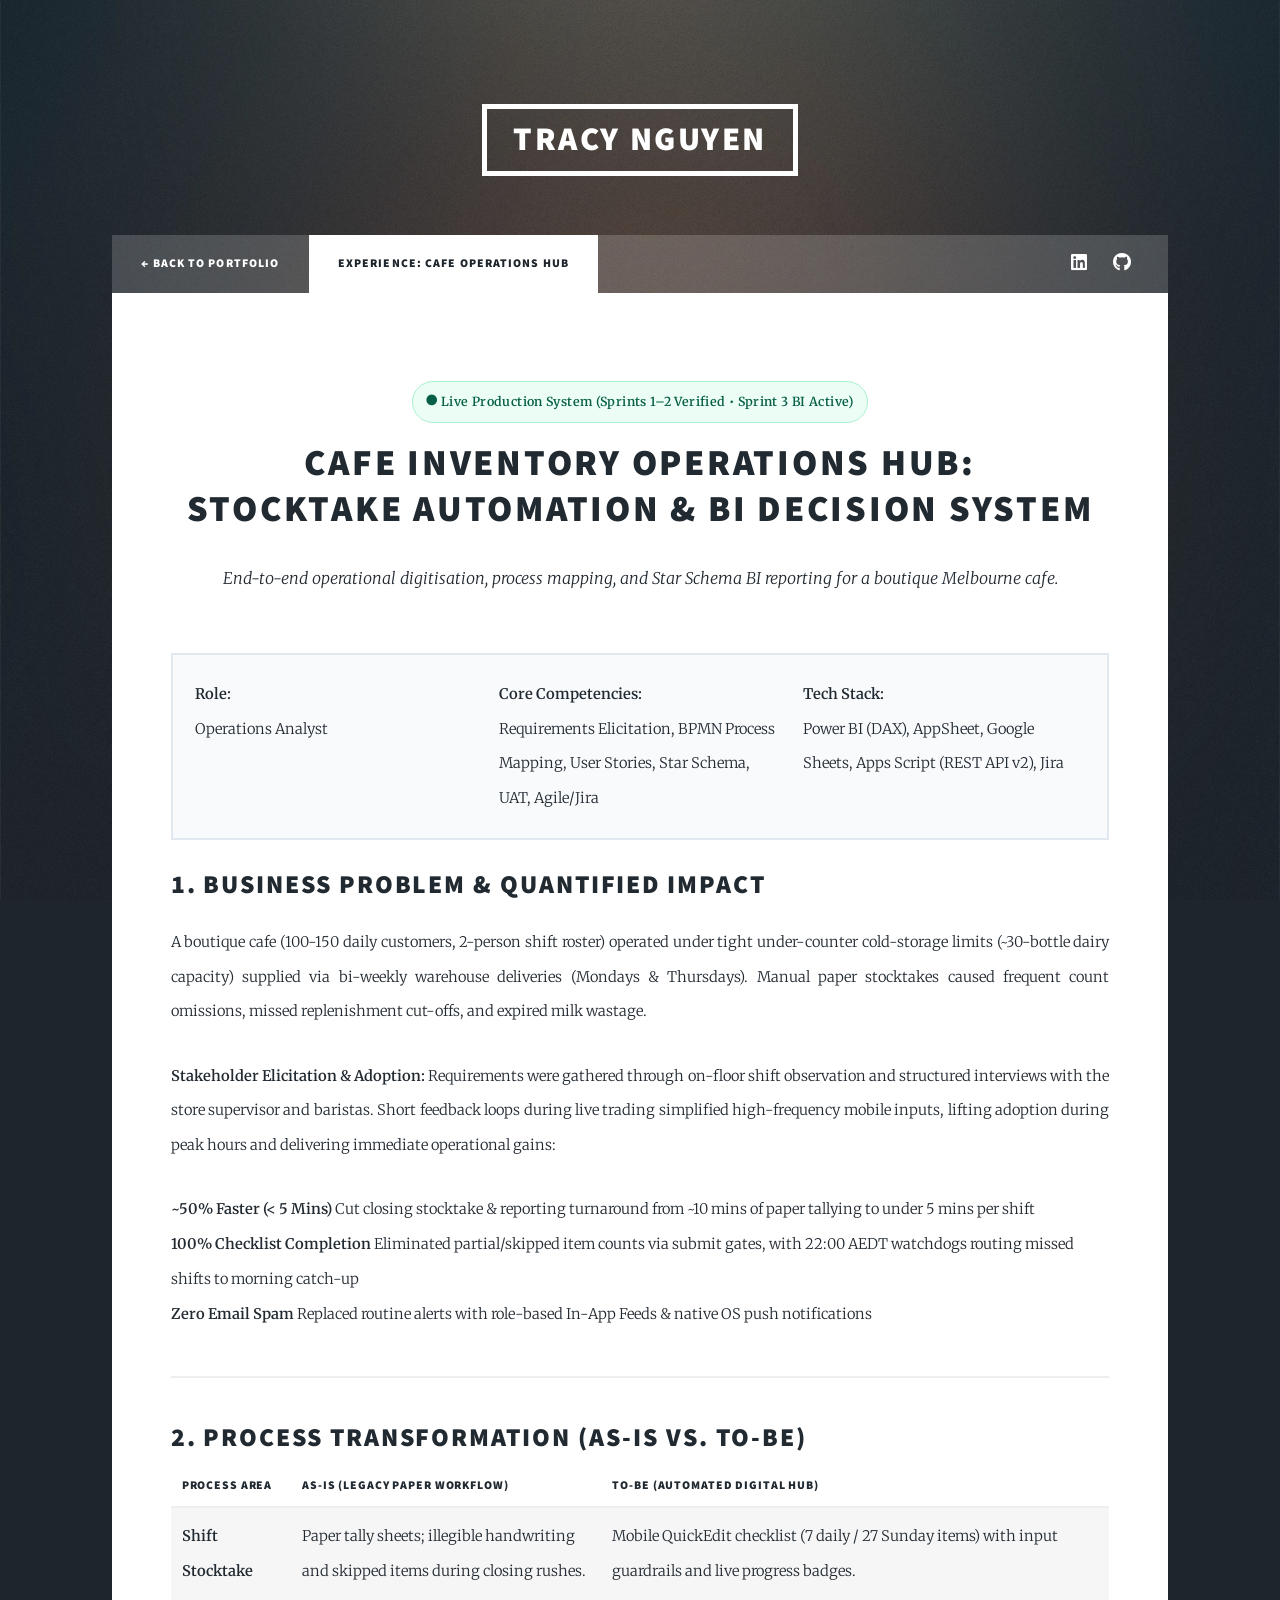
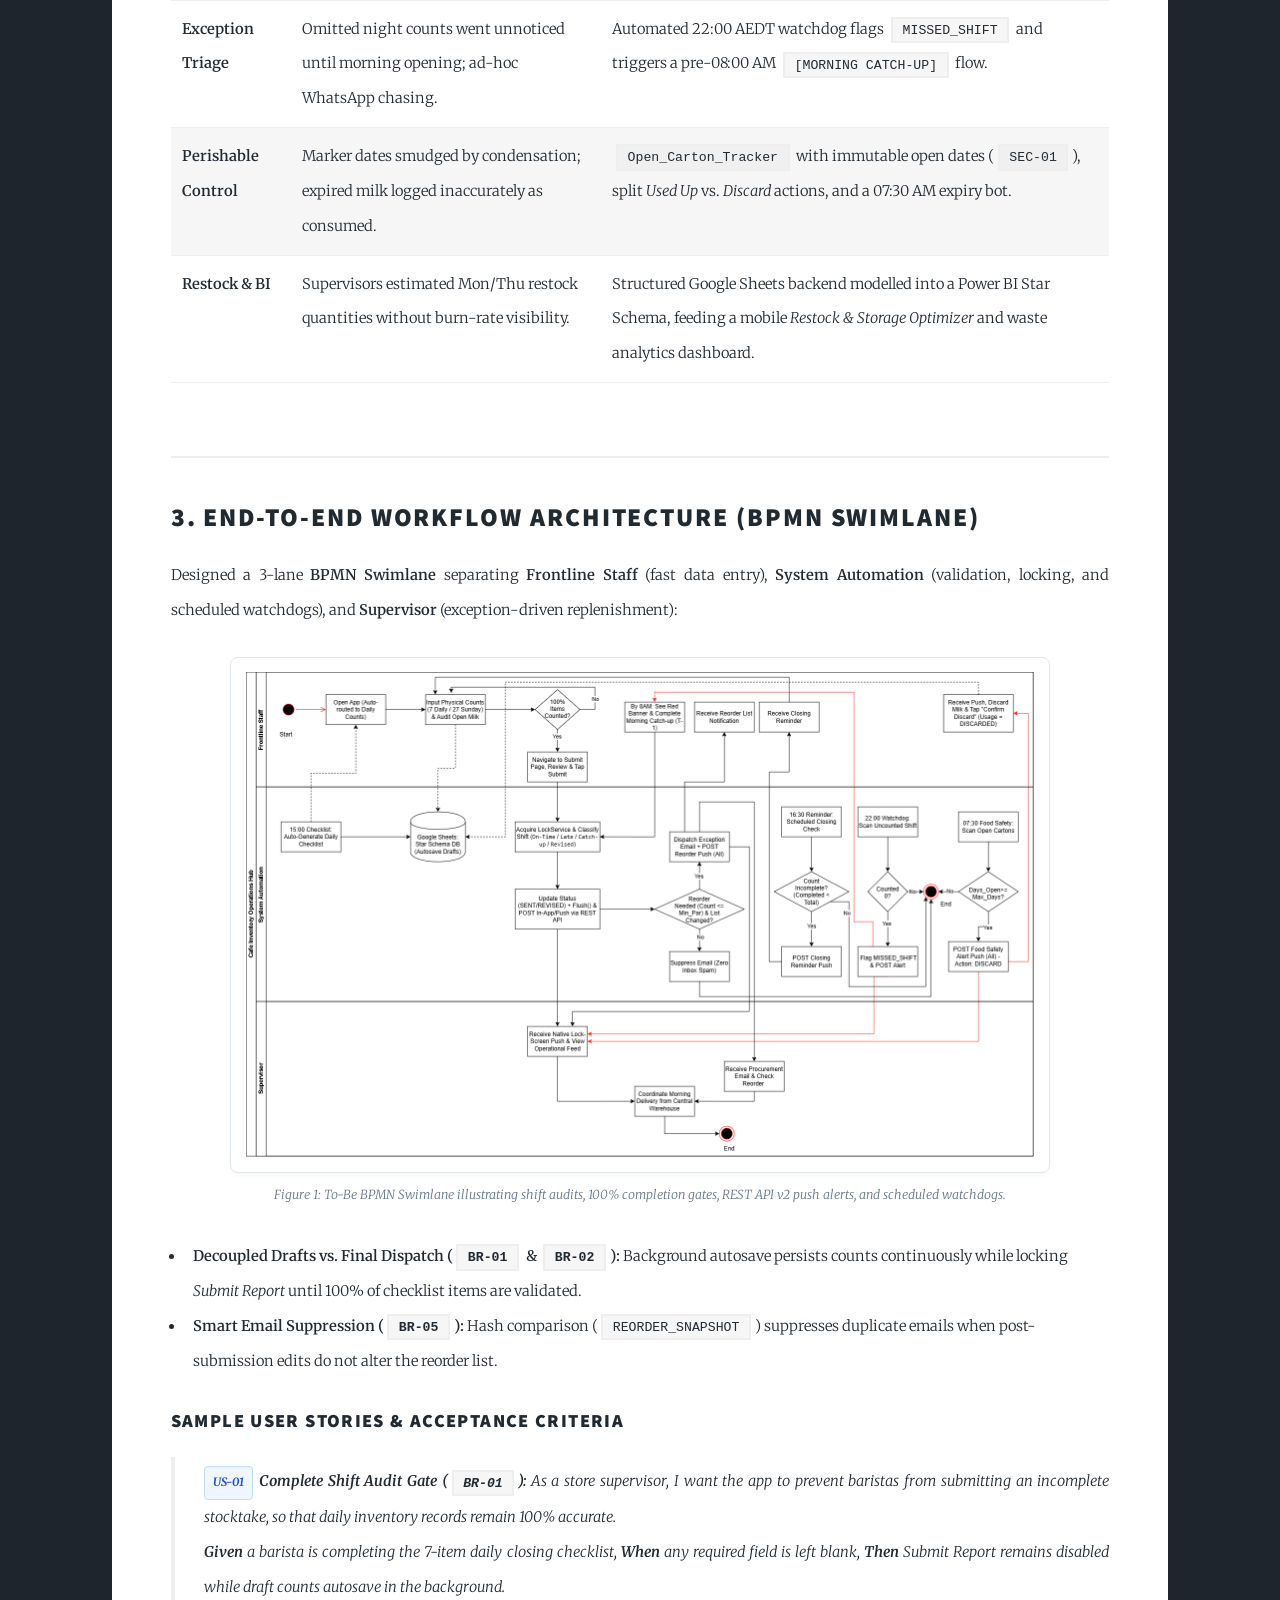
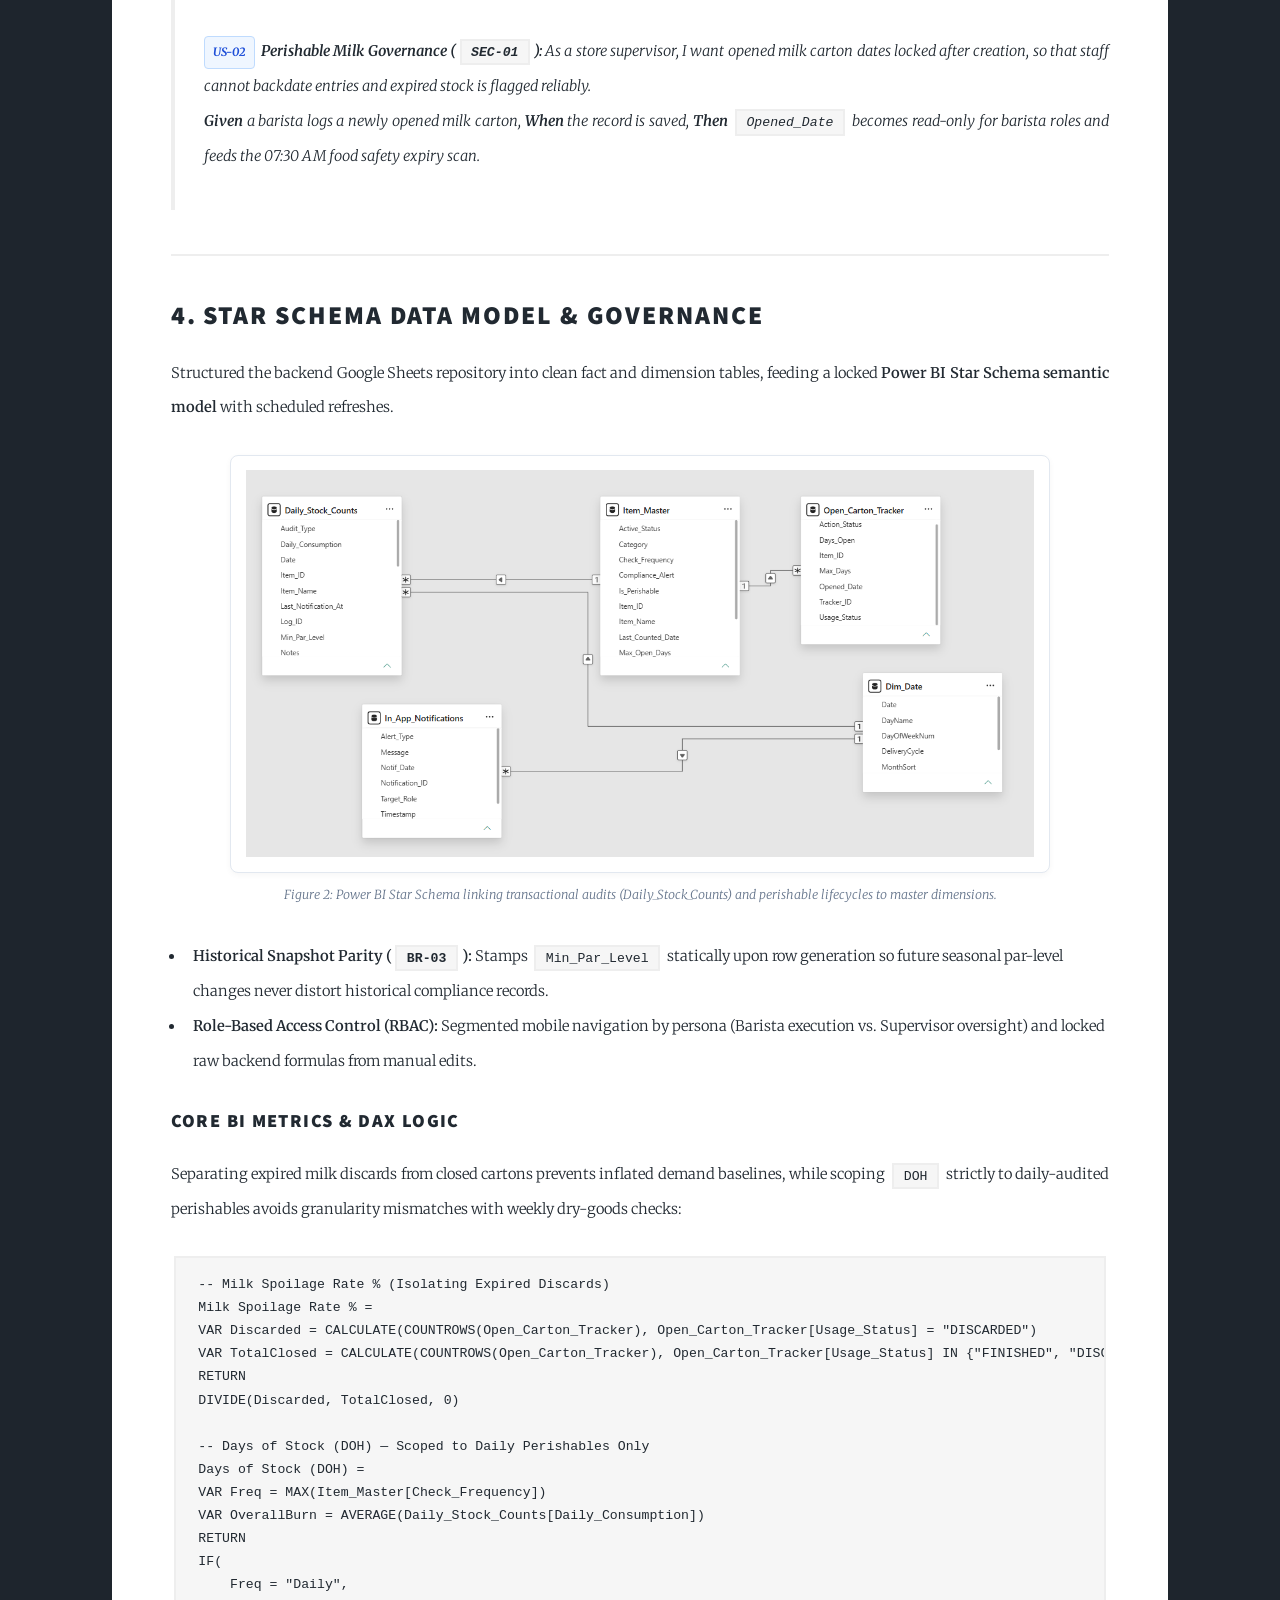
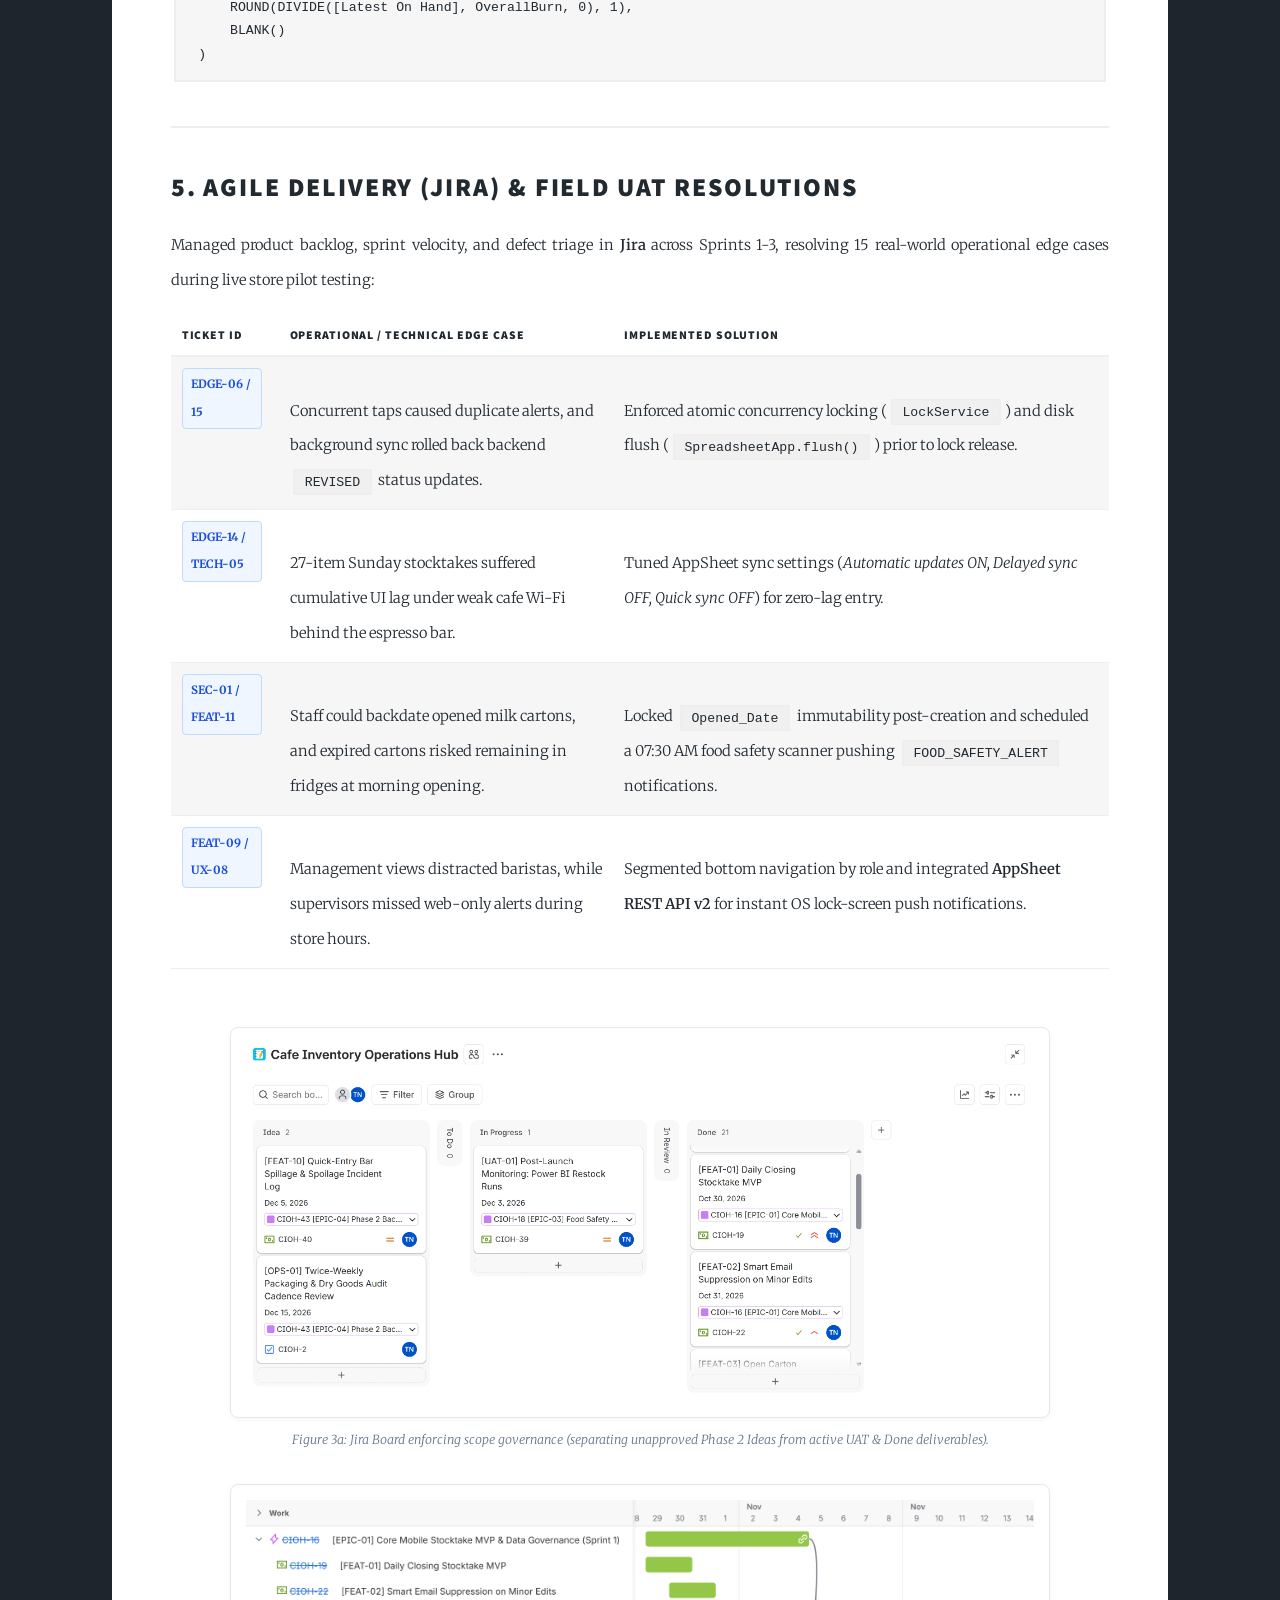
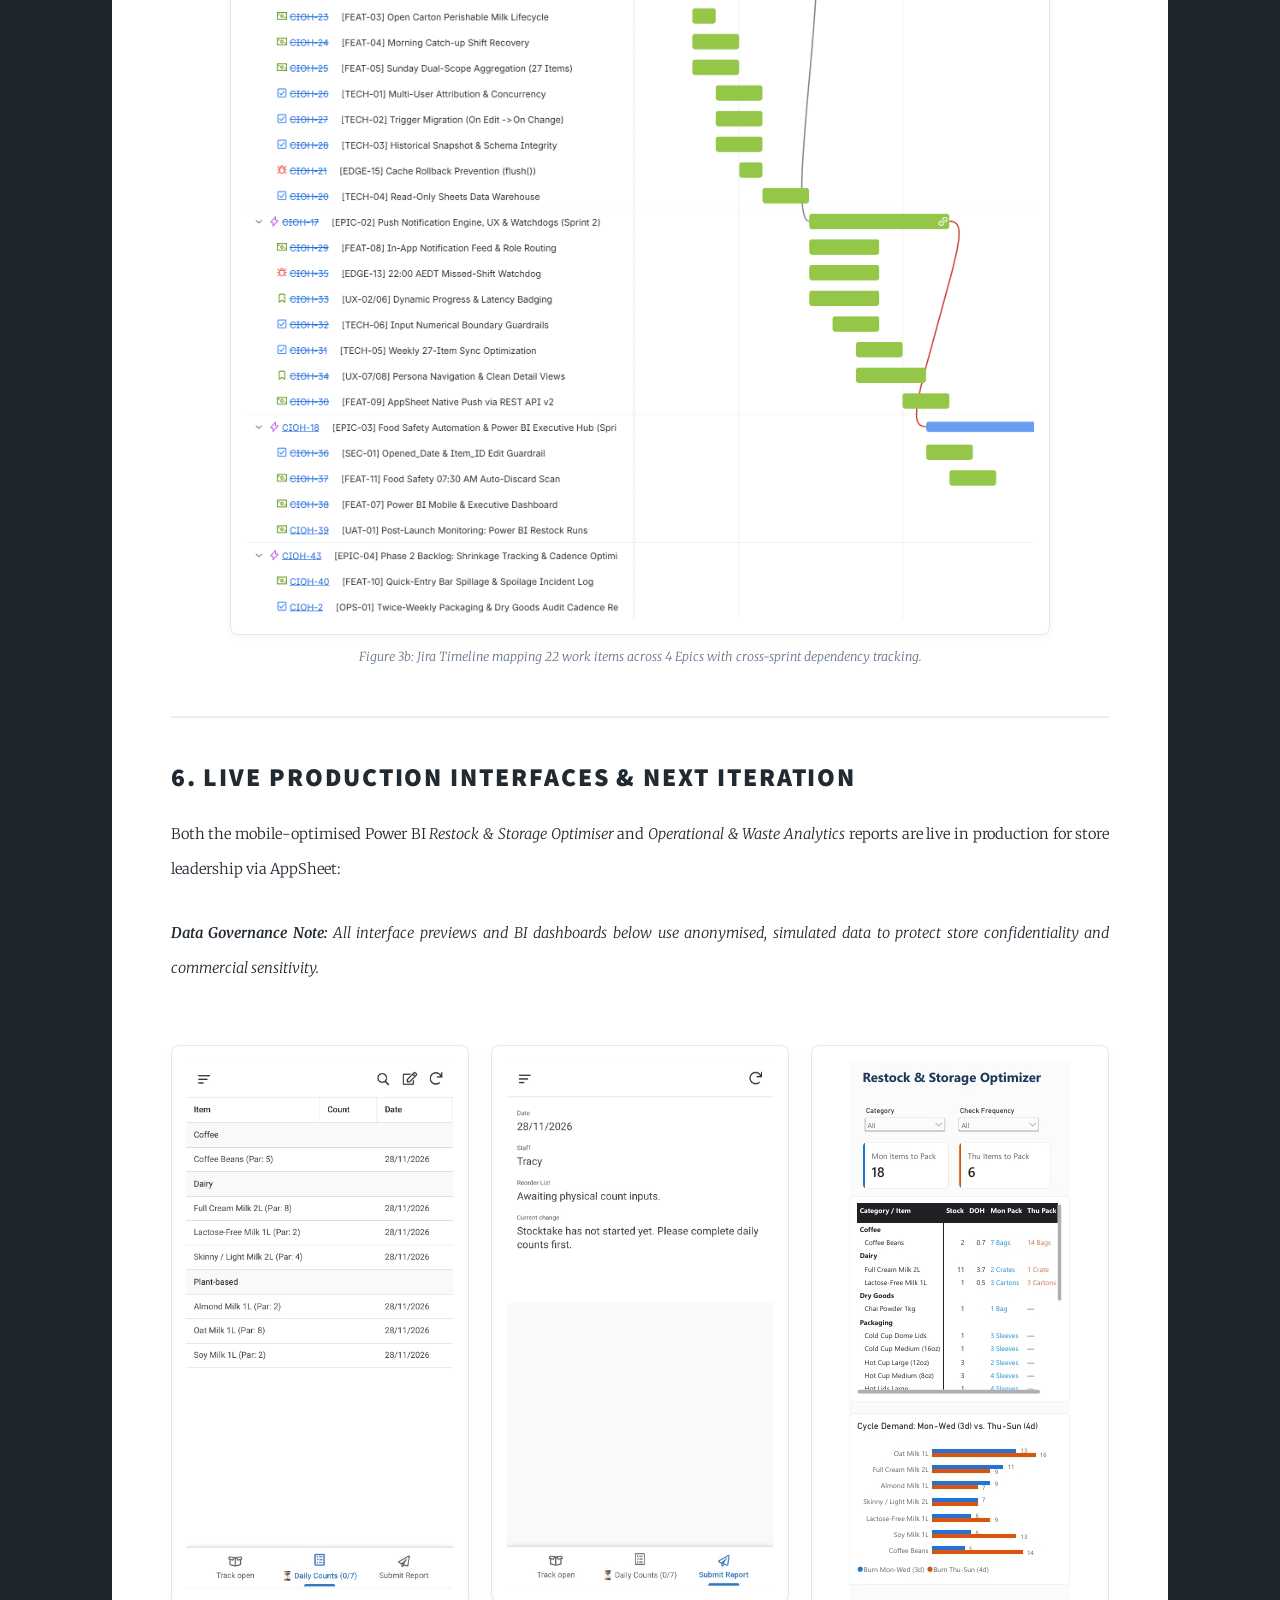
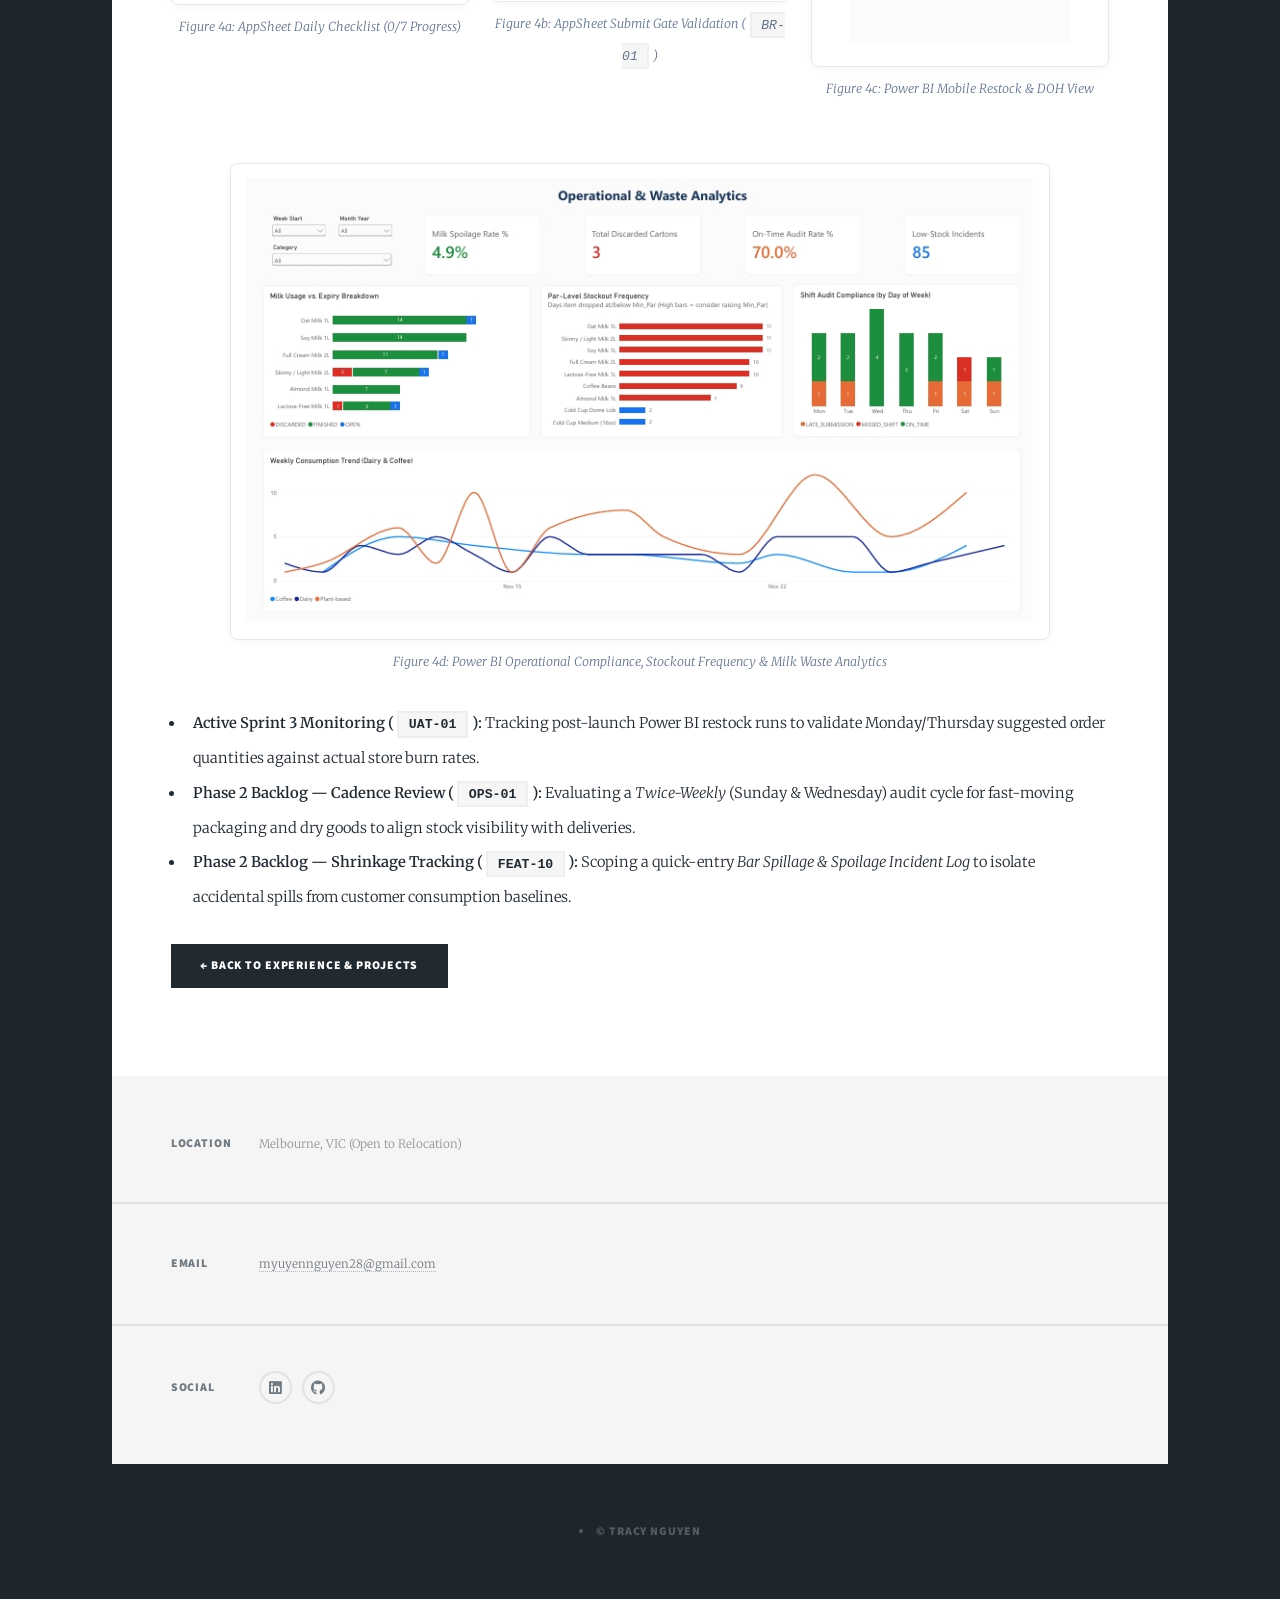
==== commit dae24467: "Update backlog content" ====
--- a/project-cafe-inventory.html
+++ b/project-cafe-inventory.html
@@ -108,7 +108,7 @@
                                 <div class="status-pill">&#9679; Live Production System (Sprints 1–2 Verified &bull; Sprint 3 BI Active)</div>
                                 <h1>Cafe Inventory Operations Hub:<br />
                                 Stocktake Automation &amp; BI Decision System</h1>
-                                <p>End-to-end operational digitization, process mapping, and Star Schema BI reporting for a boutique Melbourne cafe.</p>
+                                <p>End-to-end operational digitisation, process mapping, and Star Schema BI reporting for a boutique Melbourne cafe.</p>
                             </header>
 
                             <!-- Executive Metadata Bar -->
@@ -131,7 +131,7 @@
 
                             <!-- 1. Operational Context & Quantified Impact -->
                             <h2>1. Business Problem &amp; Quantified Impact</h2>
-                            <p>A Melbourne cafe (100-150 daily customers, 2-person shift roster) operated under tight under-counter cold-storage limits (~30-bottle dairy capacity) supplied via bi-weekly warehouse deliveries (Mondays &amp; Thursdays). Manual paper stocktakes caused frequent count omissions, missed replenishment cut-offs, and expired milk wastage.</p>
+                            <p>A boutique cafe (100-150 daily customers, 2-person shift roster) operated under tight under-counter cold-storage limits (~30-bottle dairy capacity) supplied via bi-weekly warehouse deliveries (Mondays &amp; Thursdays). Manual paper stocktakes caused frequent count omissions, missed replenishment cut-offs, and expired milk wastage.</p>
                             <p><strong>Stakeholder Elicitation &amp; Adoption:</strong> Requirements were gathered through on-floor shift observation and structured interviews with the store supervisor and baristas. Short feedback loops during live trading simplified high-frequency mobile inputs, lifting adoption during peak hours and delivering immediate operational gains:</p>
 
                             <!-- Visual KPI Highlights -->
@@ -336,8 +336,9 @@
                             <p class="diagram-caption">Figure 4d: Power BI Operational Compliance, Stockout Frequency &amp; Milk Waste Analytics</p>
 
                             <ul>
-                                <li><strong>Active Sprint 3 Optimisation (<code>OPS-01</code>):</strong> Evaluating a <em>Twice-Weekly</em> (Sunday &amp; Wednesday) audit cycle for fast-moving packaging SKUs to align stock visibility with Monday/Thursday deliveries.</li>
-                                <li><strong>Upcoming Backlog (<code>FEAT-10</code>):</strong> Deploying a quick-entry <em>Bar Spillage Incident Log</em> to isolate accidental spills from customer consumption baselines.</li>
+                                <li><strong>Active Sprint 3 Monitoring (<code>UAT-01</code>):</strong> Tracking post-launch Power BI restock runs to validate Monday/Thursday suggested order quantities against actual store burn rates.</li>
+                                <li><strong>Phase 2 Backlog — Cadence Review (<code>OPS-01</code>):</strong> Evaluating a <em>Twice-Weekly</em> (Sunday &amp; Wednesday) audit cycle for fast-moving packaging and dry goods to align stock visibility with deliveries.</li>
+                                <li><strong>Phase 2 Backlog — Shrinkage Tracking (<code>FEAT-10</code>):</strong> Scoping a quick-entry <em>Bar Spillage &amp; Spoilage Incident Log</em> to isolate accidental spills from customer consumption baselines.</li>
                             </ul>
 
                             <ul class="actions" style="margin-top: 2rem;">
